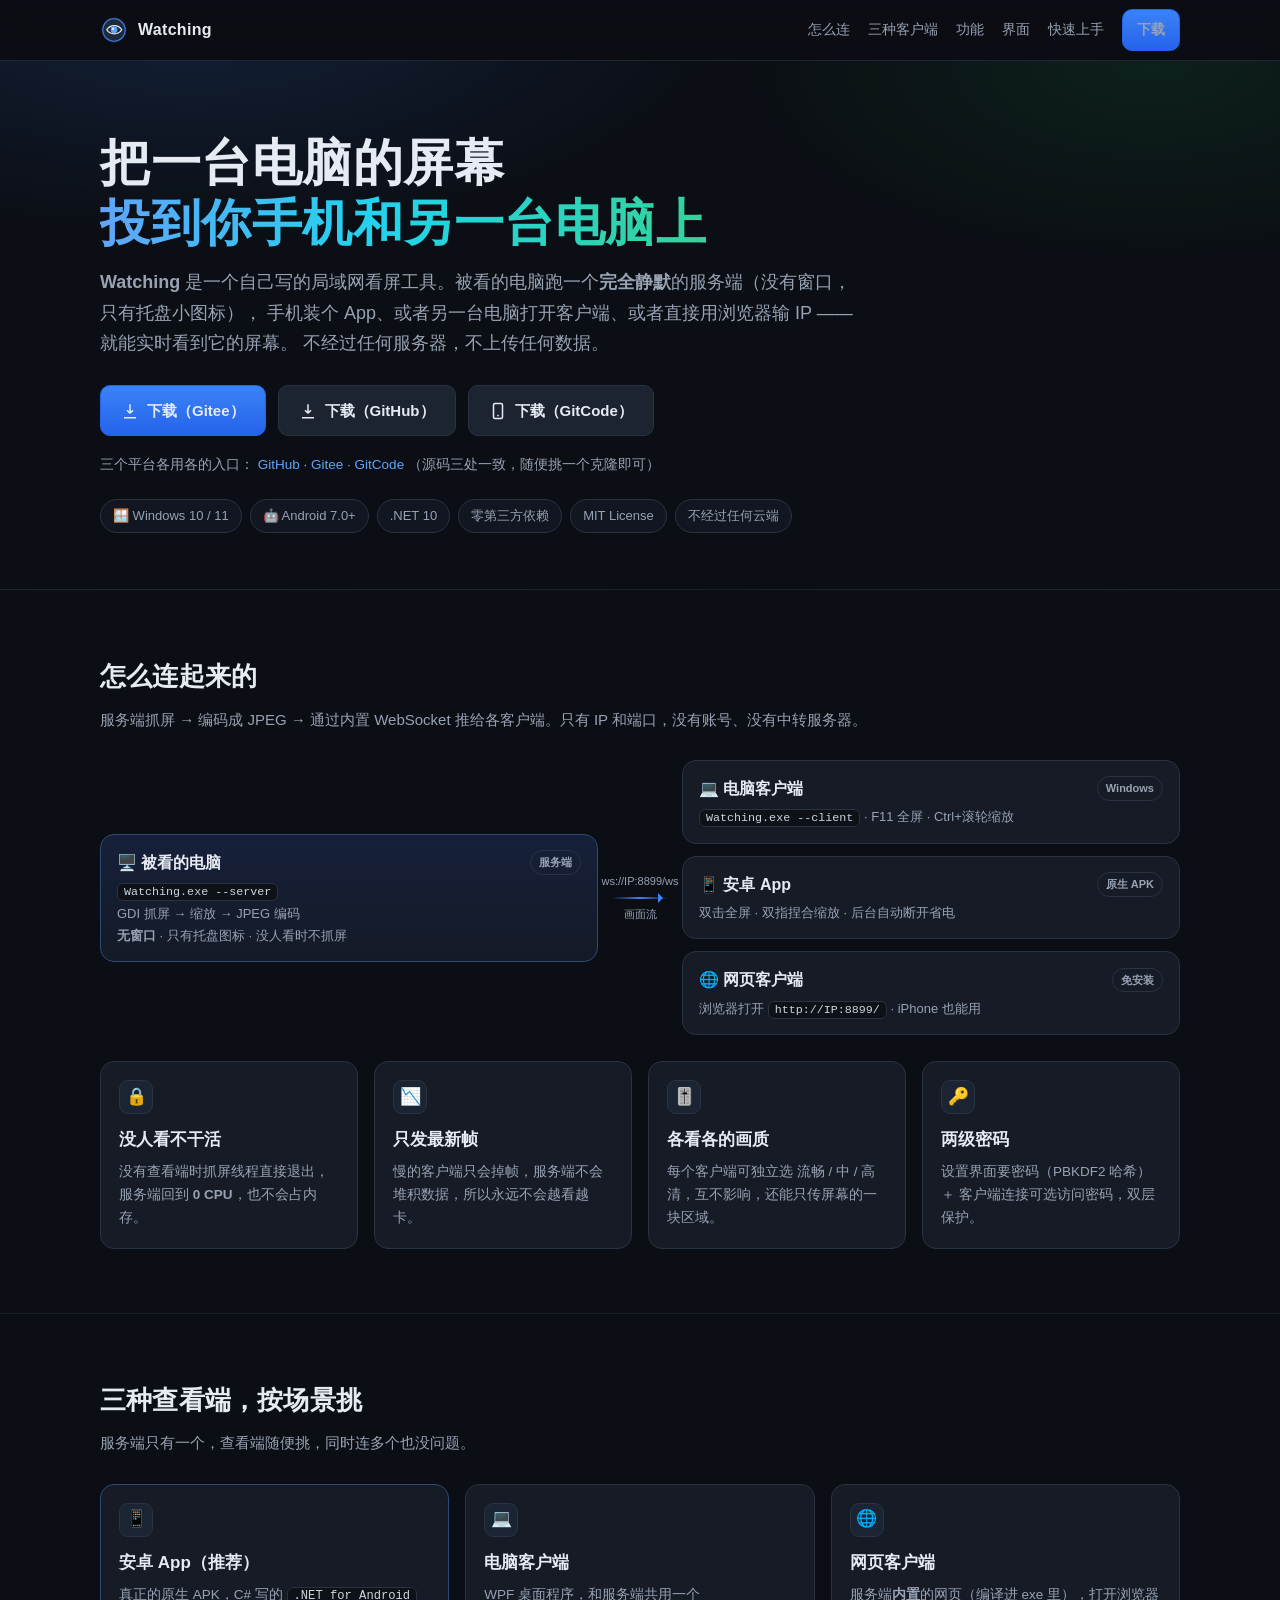
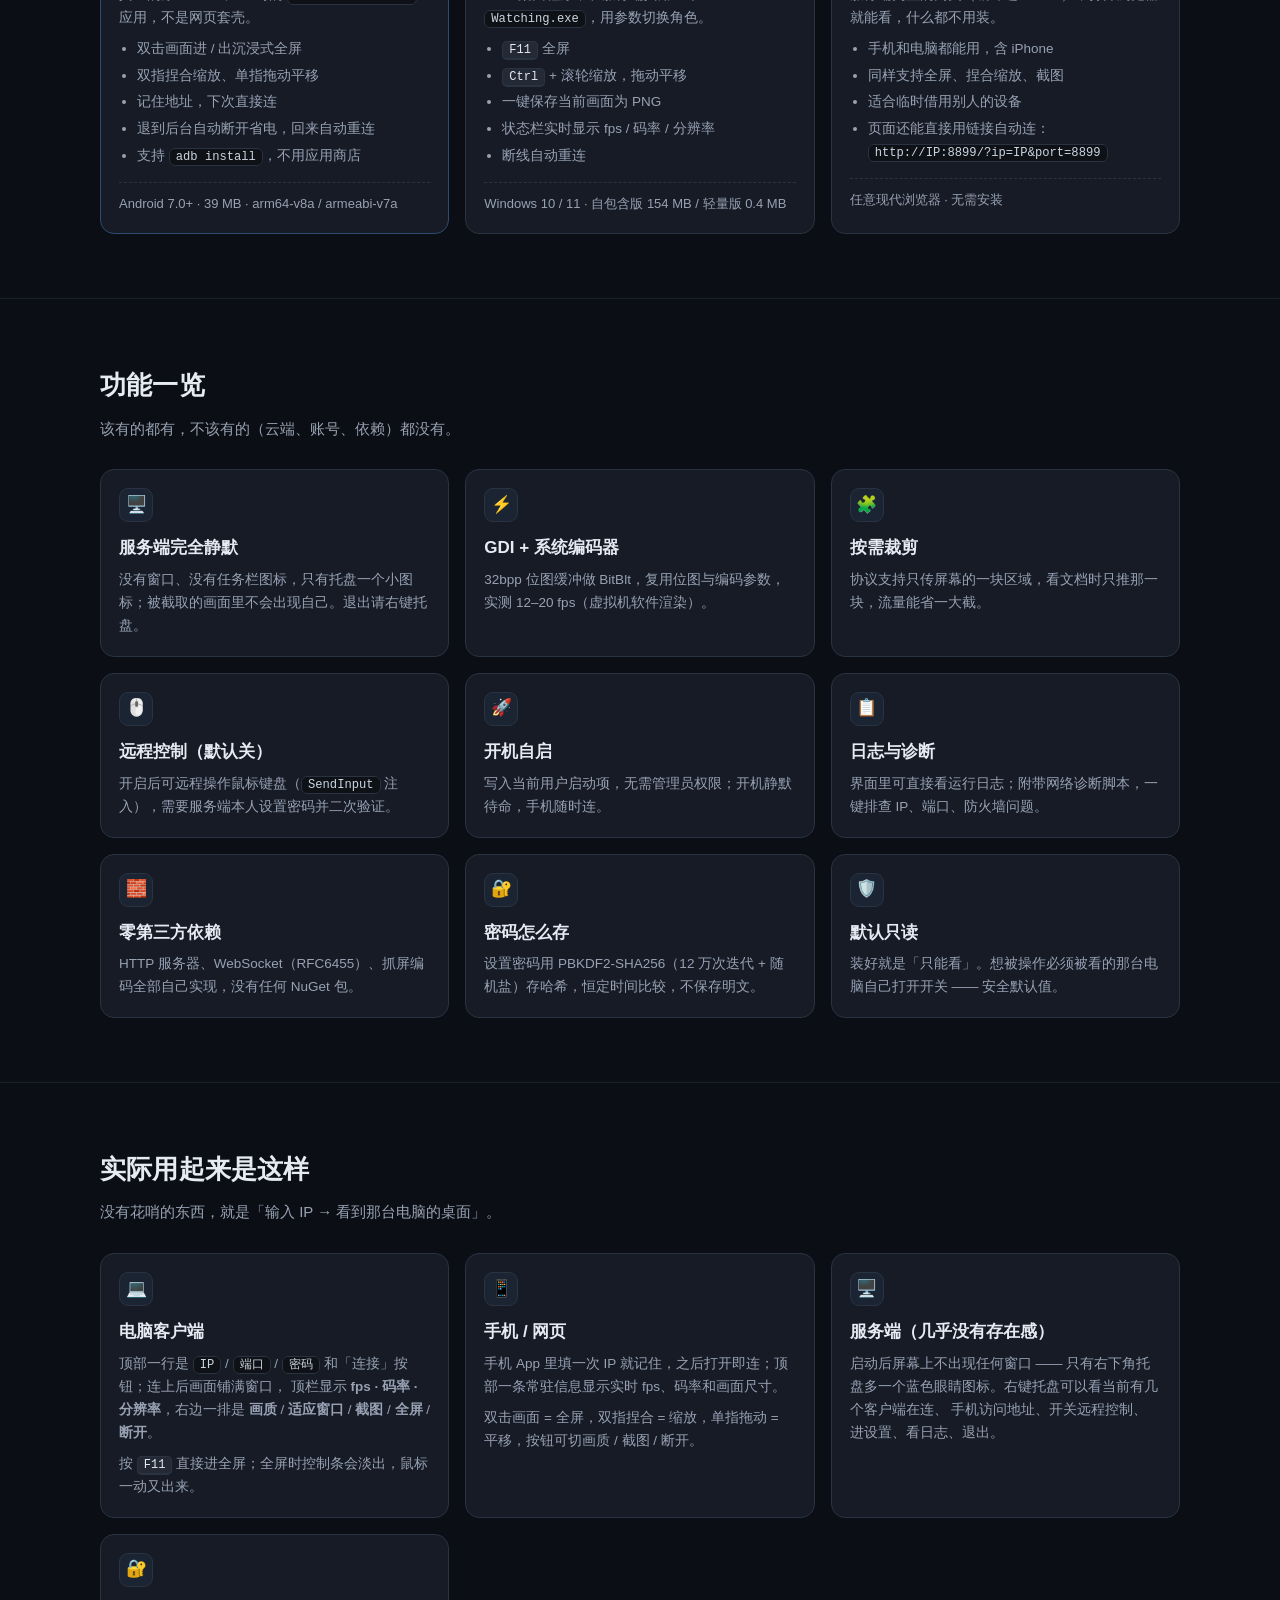
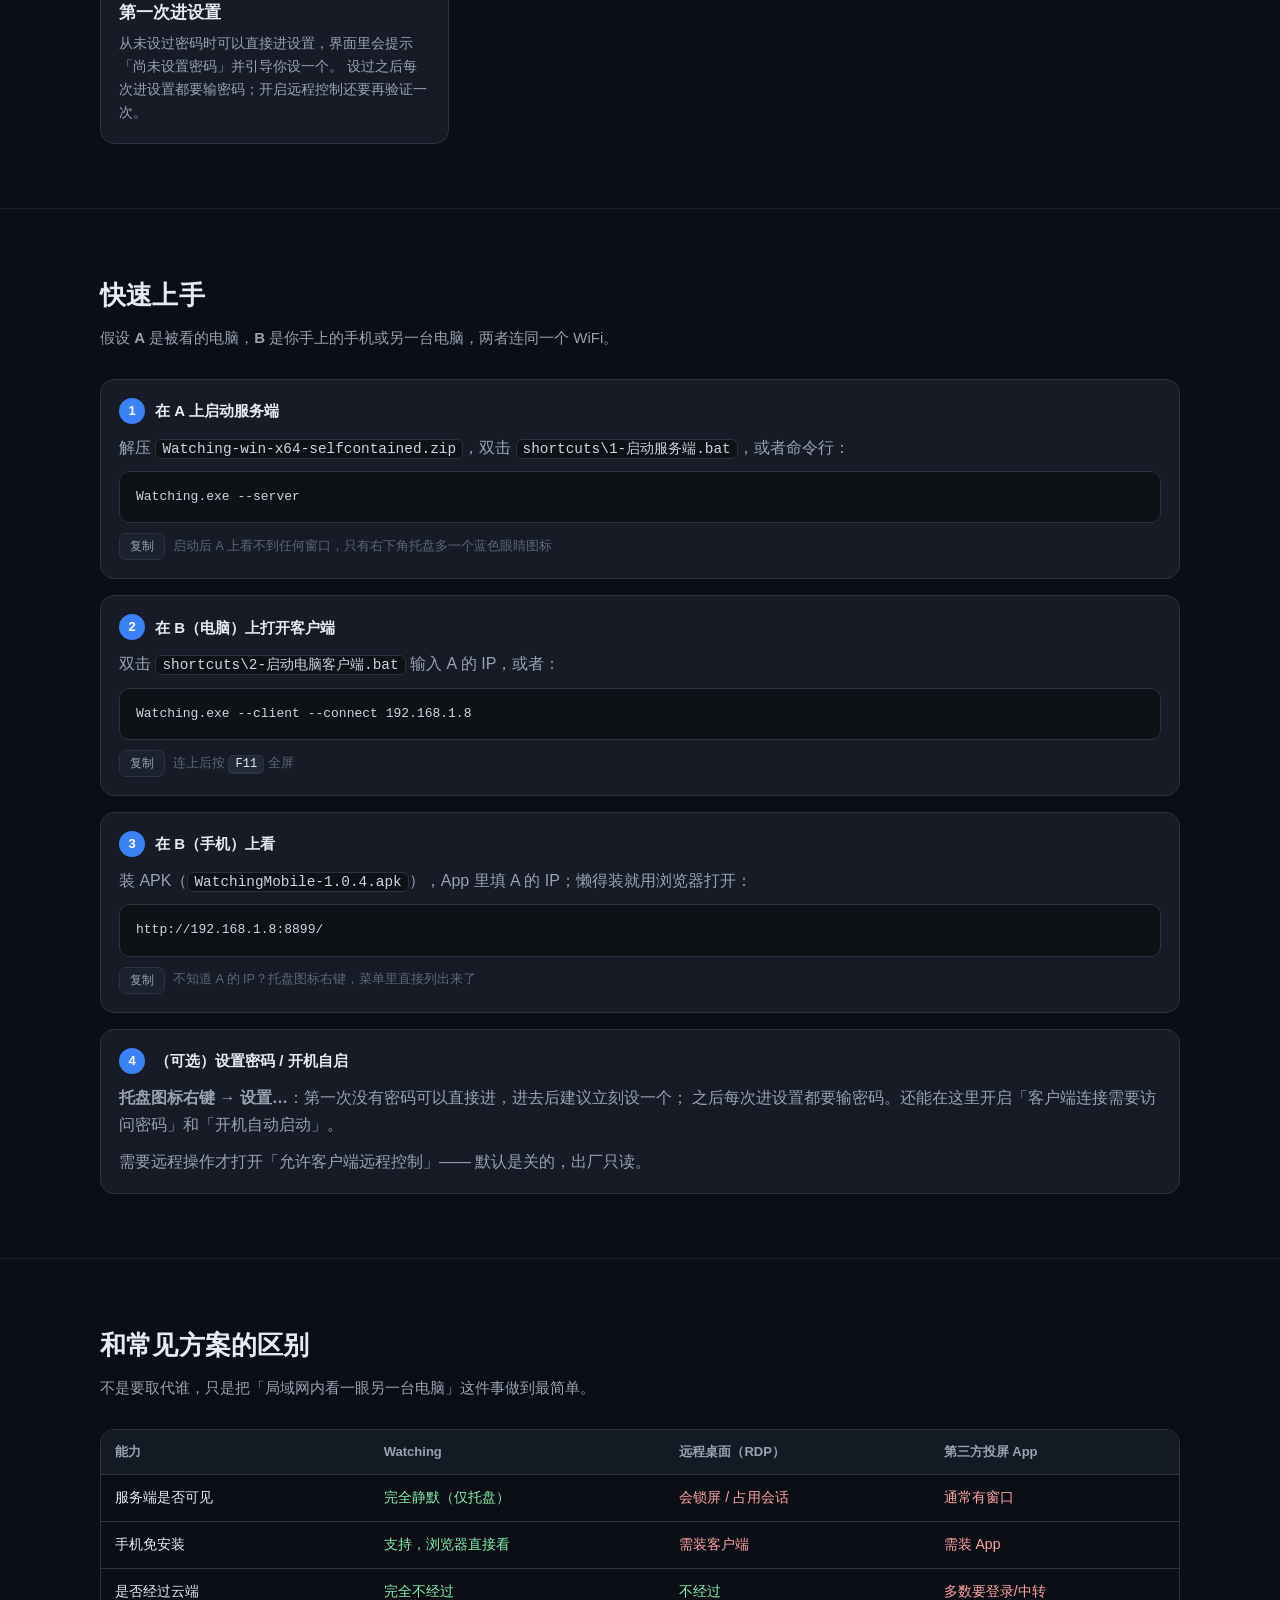
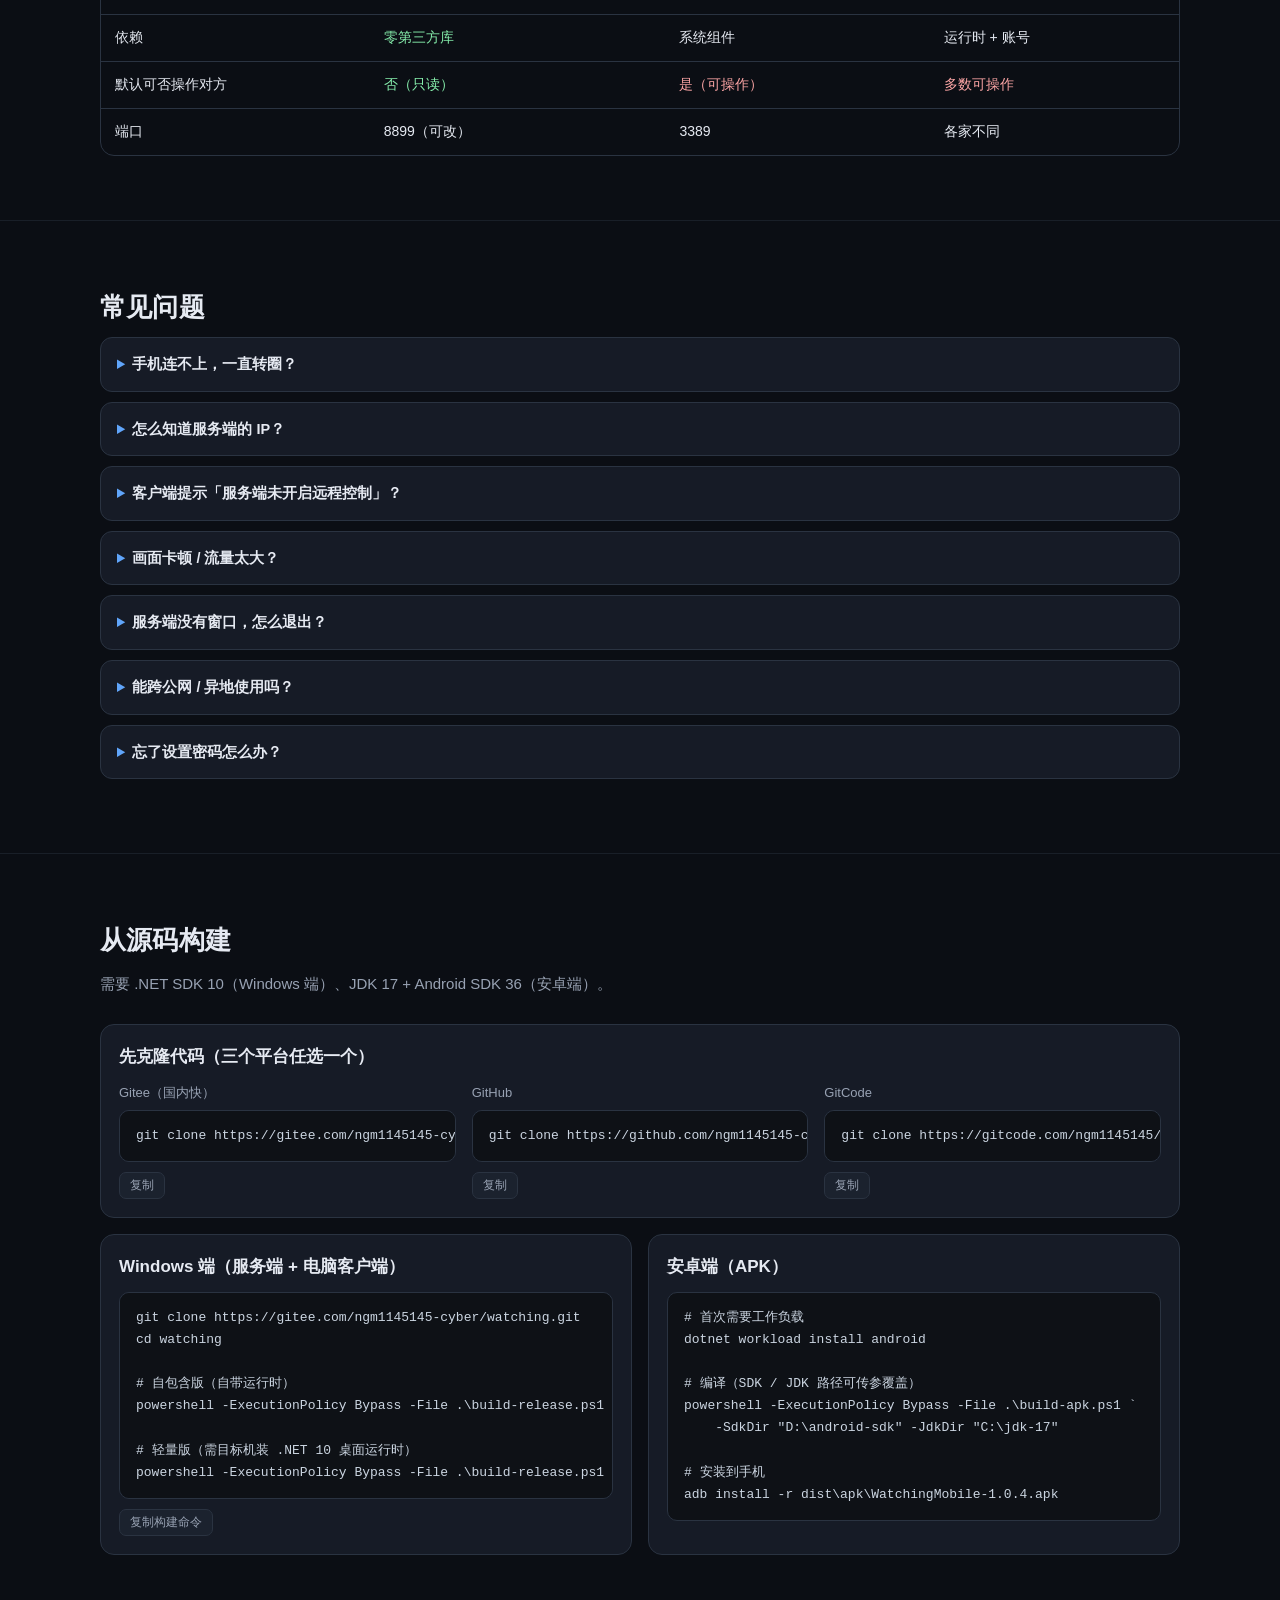
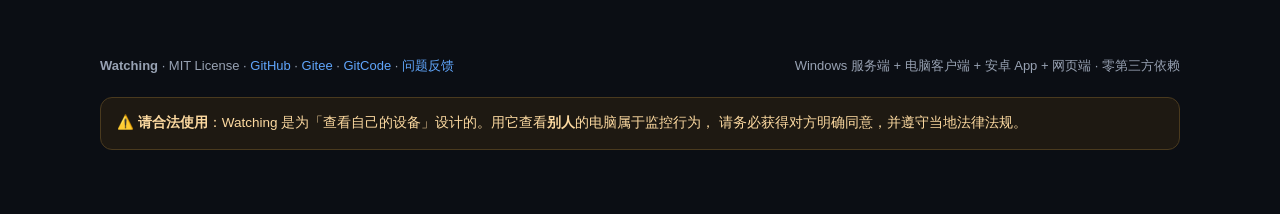
==== docs/index.html @ 11974d27 "fix(control): 修复无法操控、看不到鼠标、开启远程控制后客户端卡顿 1) 客户端卡顿（根因）    FrameClient.Send 原来是「UI 线程上 SendAsync(...).W" ====
﻿<!DOCTYPE html>
<html lang="zh-CN">
<head>
<meta charset="utf-8" />
<meta name="viewport" content="width=device-width, initial-scale=1, viewport-fit=cover" />
<title>Watching · 局域网远程屏幕查看</title>
<meta name="description" content="Watching —— 自己写的局域网看屏工具：Windows 服务端静默抓屏，安卓 App / 电脑客户端 / 网页按 IP 连上去看。零第三方依赖，全程不经过任何外部服务器。" />
<meta name="theme-color" content="#0B0E14" />
<meta property="og:title" content="Watching · 局域网远程屏幕查看" />
<meta property="og:description" content="Windows 服务端静默抓屏，安卓 App / 电脑客户端 / 网页按 IP 连上去看。零第三方依赖，不经过任何云。" />
<meta property="og:type" content="website" />
<link rel="icon" href="data:image/svg+xml,%3Csvg xmlns='http://www.w3.org/2000/svg' viewBox='0 0 108 108'%3E%3Ccircle cx='54' cy='54' r='48' fill='%231E293B'/%3E%3Cpath d='M26 53C40 32 70 32 84 53 70 74 40 74 26 53Z' fill='none' stroke='%23E2E8F0' stroke-width='5'/%3E%3Ccircle cx='54' cy='53' r='13' fill='%2360A5FA'/%3E%3C/svg%3E" />

<style>
  :root{
    --bg:#0B0E14; --panel:#161B26; --panel2:#1D2431; --line:#2A3341;
    --fg:#E6EAF2; --dim:#98A2B3; --dimmer:#5B6675;
    --accent:#3B82F6; --accent2:#60A5FA; --ok:#22C55E; --warn:#F59E0B; --danger:#EF4444;
    --radius:14px;
  }
  *{box-sizing:border-box}
  html{scroll-behavior:smooth}
  body{
    margin:0; background:var(--bg); color:var(--fg);
    font-family:-apple-system,BlinkMacSystemFont,"Segoe UI","PingFang SC","Hiragino Sans GB","Microsoft YaHei",sans-serif;
    line-height:1.7; -webkit-font-smoothing:antialiased;
  }
  a{color:var(--accent2); text-decoration:none}
  a:hover{text-decoration:underline}
  .wrap{max-width:1120px; margin:0 auto; padding:0 20px}
  code,kbd{font-family:ui-monospace,SFMono-Regular,Consolas,"Liberation Mono",monospace}
  code{background:#0E1116; border:1px solid var(--line); border-radius:6px; padding:1px 6px; font-size:.9em; color:#CBD5E1}
  pre{background:#0E1116; border:1px solid var(--line); border-radius:10px; padding:14px 16px; overflow:auto; margin:0}
  pre code{background:none; border:0; padding:0; color:#CBD5E1; font-size:13px; line-height:1.6}
  kbd{background:#232A36; border:1px solid var(--line); border-bottom-width:2px; border-radius:5px; padding:1px 6px; font-size:12px; color:var(--fg)}

  /* ---------- 顶栏 ---------- */
  header{
    position:sticky; top:0; z-index:50; backdrop-filter:blur(12px);
    background:rgba(11,14,20,.82); border-bottom:1px solid rgba(42,51,65,.7);
  }
  .nav{display:flex; align-items:center; gap:18px; height:60px}
  .brand{display:flex; align-items:center; gap:10px; font-weight:700; letter-spacing:.3px; color:var(--fg)}
  .brand:hover{text-decoration:none}
  .brand svg{width:28px; height:28px; flex:none}
  .nav .links{display:flex; gap:18px; margin-left:auto; align-items:center; font-size:14px}
  .nav .links a{color:var(--dim)}
  .nav .links a:hover{color:var(--fg); text-decoration:none}
  @media (max-width:760px){ .nav .links a.hide-sm{display:none} }

  /* ---------- 通用 ---------- */
  section{padding:64px 0; border-bottom:1px solid rgba(42,51,65,.45)}
  section:last-of-type{border-bottom:0}
  h2{font-size:26px; margin:0 0 8px; letter-spacing:.2px}
  h3{font-size:17px; margin:0 0 6px}
  .lead{color:var(--dim); margin:0 0 28px; font-size:15px}
  .muted{color:var(--dim)}
  .center{text-align:center}

  /* ---------- Hero ---------- */
  .hero{padding:72px 0 56px; border-bottom:1px solid rgba(42,51,65,.45);
    background:
      radial-gradient(900px 380px at 15% -10%, rgba(59,130,246,.16), transparent 60%),
      radial-gradient(700px 340px at 90% 0%, rgba(34,197,94,.10), transparent 60%);
  }
  .hero h1{font-size:clamp(30px,5vw,50px); line-height:1.2; margin:0 0 14px; letter-spacing:.5px}
  .hero h1 .grad{background:linear-gradient(92deg,#60A5FA,#22D3EE 45%,#34D399); -webkit-background-clip:text; background-clip:text; color:transparent}
  .hero p.sub{font-size:clamp(15px,2.1vw,18px); color:var(--dim); max-width:760px; margin:0 0 26px}
  .cta{display:flex; flex-wrap:wrap; gap:12px; align-items:center}
  .btn{display:inline-flex; align-items:center; gap:8px; padding:12px 20px; border-radius:10px;
    border:1px solid var(--line); background:var(--panel2); color:var(--fg); font-size:15px; font-weight:600; cursor:pointer}
  .btn:hover{text-decoration:none; border-color:#3E4A5C; background:#232B38}
  .btn.primary{background:linear-gradient(180deg,#3B82F6,#2563EB); border-color:#2563EB}
  .btn.primary:hover{background:linear-gradient(180deg,#4B8FF8,#2E6CF0)}
  .btn svg{width:18px; height:18px}
  .badges{display:flex; flex-wrap:wrap; gap:8px; margin-top:22px; font-size:13px; color:var(--dim)}
  .badge{border:1px solid var(--line); background:rgba(22,27,38,.7); border-radius:999px; padding:5px 12px}

  /* ---------- 架构图 ---------- */
  .arch{display:grid; grid-template-columns:1fr 56px 1fr; gap:14px; align-items:center; margin-top:8px}
  .col{display:flex; flex-direction:column; gap:12px}
  .node{border:1px solid var(--line); background:var(--panel); border-radius:var(--radius); padding:14px 16px}
  .node .t{font-weight:600; display:flex; align-items:center; gap:8px}
  .node .d{color:var(--dim); font-size:13px; margin-top:4px}
  .node.server{border-color:#2F4A73; background:linear-gradient(180deg,#16203A,#141A26)}
  .node .tag{font-size:11px; color:var(--dim); border:1px solid var(--line); border-radius:999px; padding:2px 8px; margin-left:auto}
  .arrow{display:flex; flex-direction:column; align-items:center; gap:6px; color:var(--dim); font-size:11px}
  .arrow .line{width:100%; height:2px; background:linear-gradient(90deg,transparent,#3B82F6,transparent); position:relative}
  .arrow .line::after{content:""; position:absolute; right:0; top:-4px; border:5px solid transparent; border-left-color:#3B82F6}
  @media (max-width:820px){
    .arch{grid-template-columns:1fr}
    .arrow{flex-direction:row; justify-content:center}
    .arrow .line{width:2px; height:34px; background:linear-gradient(180deg,transparent,#3B82F6,transparent)}
    .arrow .line::after{right:auto; left:-4px; top:auto; bottom:0; border:5px solid transparent; border-top-color:#3B82F6}
  }

  /* ---------- 卡片网格 ---------- */
  .grid{display:grid; gap:16px}
  .g2{grid-template-columns:repeat(auto-fit,minmax(300px,1fr))}
  .g3{grid-template-columns:repeat(auto-fit,minmax(260px,1fr))}
  .g4{grid-template-columns:repeat(auto-fit,minmax(220px,1fr))}
  .card{border:1px solid var(--line); background:var(--panel); border-radius:var(--radius); padding:18px}
  .card.hi{border-color:#2F4A73}
  .card .ic{width:34px; height:34px; border-radius:9px; display:flex; align-items:center; justify-content:center;
    background:#1B2432; border:1px solid var(--line); margin-bottom:12px; font-size:17px}
  .card p{margin:6px 0 0; color:var(--dim); font-size:13.5px}
  .card ul{margin:8px 0 0; padding-left:18px; color:var(--dim); font-size:13.5px}
  .card li{margin:4px 0}
  .price{font-size:13px; color:var(--dim); border-top:1px dashed var(--line); margin-top:14px; padding-top:10px}

  /* ---------- 步骤 ---------- */
  .steps{counter-reset:s; display:grid; gap:16px}
  .step{border:1px solid var(--line); background:var(--panel); border-radius:var(--radius); padding:18px}
  .step .h{display:flex; align-items:center; gap:10px; margin-bottom:10px}
  .step .num{counter-increment:s; width:26px; height:26px; flex:none; border-radius:50%; background:var(--accent);
    color:#fff; font-size:13px; font-weight:700; display:flex; align-items:center; justify-content:center}
  .step .num::before{content:counter(s)}
  .step .h b{font-size:15px}
  .copybar{display:flex; align-items:center; gap:8px; margin-top:10px}
  .copybtn{font-size:12px; color:var(--dim); background:#1B222E; border:1px solid var(--line); border-radius:7px;
    padding:4px 10px; cursor:pointer}
  .copybtn:hover{color:var(--fg); border-color:#3E4A5C}
  .copybtn.done{color:#86EFAC; border-color:#245C36}

  /* ---------- 表格 ---------- */
  .tablewrap{overflow:auto; border:1px solid var(--line); border-radius:var(--radius)}
  table{width:100%; border-collapse:collapse; font-size:14px; min-width:520px}
  th,td{padding:11px 14px; text-align:left; border-bottom:1px solid var(--line)}
  th{background:#141A24; color:var(--dim); font-weight:600; font-size:13px}
  tr:last-child td{border-bottom:0}
  td.yes{color:#86EFAC}
  td.no{color:#FCA5A5}

  /* ---------- 界面说明 ---------- */
  .gallery{display:grid; grid-template-columns:1.15fr .85fr; gap:18px; align-items:start}
  @media (max-width:820px){ .gallery{grid-template-columns:1fr} }
  figure{margin:0; border:1px solid var(--line); background:var(--panel); border-radius:var(--radius); overflow:hidden}
  figure img{display:block; width:100%; height:auto}
  figcaption{padding:10px 14px; font-size:13px; color:var(--dim); border-top:1px solid var(--line)}

  /* ---------- FAQ ---------- */
  details{border:1px solid var(--line); background:var(--panel); border-radius:12px; padding:14px 16px; margin-bottom:10px}
  details[open]{border-color:#31405A}
  summary{cursor:pointer; font-weight:600; font-size:14.5px}
  summary::marker{color:var(--accent2)}
  details p{margin:10px 0 0; color:var(--dim); font-size:14px}
  details ul{margin:10px 0 0; padding-left:20px; color:var(--dim); font-size:14px}

  /* ---------- 页脚 ---------- */
  footer{padding:36px 0 56px; color:var(--dim); font-size:13px}
  footer .row{display:flex; flex-wrap:wrap; gap:16px; align-items:center; justify-content:space-between}
  .note{border:1px solid #4A3A1E; background:rgba(245,158,11,.08); border-radius:12px; padding:14px 16px;
    color:#FCD9A0; font-size:13.5px; margin-top:16px}
  .ok{color:#86EFAC}
  .kbd-hint{color:var(--dimmer); font-size:12.5px}
</style>
</head>
<body>

<header>
  <div class="wrap nav">
    <a class="brand" href="#top">
      <svg viewBox="0 0 108 108" aria-hidden="true">
        <circle cx="54" cy="54" r="48" fill="#1E293B"/>
        <circle cx="54" cy="54" r="43" fill="none" stroke="#3B82F6" stroke-width="4"/>
        <path d="M26 53C40 32 70 32 84 53 70 74 40 74 26 53Z" fill="none" stroke="#E2E8F0" stroke-width="5" stroke-linejoin="round"/>
        <circle cx="54" cy="53" r="13" fill="#60A5FA"/>
        <circle cx="50" cy="49" r="4" fill="#fff"/>
      </svg>
      <span>Watching</span>
    </a>
    <nav class="links">
      <a href="#how" class="hide-sm">怎么连</a>
      <a href="#clients" class="hide-sm">三种客户端</a>
      <a href="#features" class="hide-sm">功能</a>
      <a href="#ui" class="hide-sm">界面</a>
      <a href="#start">快速上手</a>
      <a class="btn primary" data-href="giteeReleases" style="padding:8px 14px; font-size:14px">下载</a>
    </nav>
  </div>
</header>

<a id="top"></a>

<!-- ================= Hero ================= -->
<div class="hero">
  <div class="wrap">
    <h1>把一台电脑的屏幕<br /><span class="grad">投到你手机和另一台电脑上</span></h1>
    <p class="sub">
      <b>Watching</b> 是一个自己写的局域网看屏工具。被看的电脑跑一个<b>完全静默</b>的服务端（没有窗口，只有托盘小图标），
      手机装个 App、或者另一台电脑打开客户端、或者直接用浏览器输 IP —— 就能实时看到它的屏幕。
      不经过任何服务器，不上传任何数据。
    </p>
    <div class="cta">
      <a class="btn primary" data-href="giteeReleases">
        <svg viewBox="0 0 24 24" fill="none" stroke="currentColor" stroke-width="2"><path d="M12 3v12m0 0 4-4m-4 4-4-4M4 21h16"/></svg>
        下载（Gitee）
      </a>
      <a class="btn" data-href="ghReleases">
        <svg viewBox="0 0 24 24" fill="none" stroke="currentColor" stroke-width="2"><path d="M12 3v12m0 0 4-4m-4 4-4-4M4 21h16"/></svg>
        下载（GitHub）
      </a>
      <a class="btn" data-href="gitcodeRepo">
        <svg viewBox="0 0 24 24" fill="none" stroke="currentColor" stroke-width="2"><rect x="6" y="2" width="12" height="20" rx="2"/><path d="M11 18h2"/></svg>
        下载（GitCode）
      </a>
    </div>
    <p class="muted" style="margin:18px 0 0; font-size:13.5px">
      三个平台各用各的入口：
      <a data-href="ghRepo">GitHub</a> ·
      <a data-href="giteeRepo">Gitee</a> ·
      <a data-href="gitcodeRepo">GitCode</a>
      （源码三处一致，随便挑一个克隆即可）
    </p>
    <div class="badges">
      <span class="badge">🪟 Windows 10 / 11</span>
      <span class="badge">🤖 Android 7.0+</span>
      <span class="badge">.NET 10</span>
      <span class="badge">零第三方依赖</span>
      <span class="badge">MIT License</span>
      <span class="badge">不经过任何云端</span>
    </div>
  </div>
</div>

<!-- ================= 怎么连 ================= -->
<section id="how">
  <div class="wrap">
    <h2>怎么连起来的</h2>
    <p class="lead">服务端抓屏 → 编码成 JPEG → 通过内置 WebSocket 推给各客户端。只有 IP 和端口，没有账号、没有中转服务器。</p>

    <div class="arch">
      <div class="col">
        <div class="node server">
          <div class="t">🖥️ 被看的电脑 <span class="tag">服务端</span></div>
          <div class="d">
            <code>Watching.exe --server</code><br />
            GDI 抓屏 → 缩放 → JPEG 编码<br />
            <b>无窗口</b> · 只有托盘图标 · 没人看时不抓屏
          </div>
        </div>
      </div>

      <div class="arrow">
        <span>ws://IP:8899/ws</span>
        <div class="line"></div>
        <span>画面流</span>
      </div>

      <div class="col">
        <div class="node">
          <div class="t">💻 电脑客户端 <span class="tag">Windows</span></div>
          <div class="d"><code>Watching.exe --client</code> · F11 全屏 · Ctrl+滚轮缩放</div>
        </div>
        <div class="node">
          <div class="t">📱 安卓 App <span class="tag">原生 APK</span></div>
          <div class="d">双击全屏 · 双指捏合缩放 · 后台自动断开省电</div>
        </div>
        <div class="node">
          <div class="t">🌐 网页客户端 <span class="tag">免安装</span></div>
          <div class="d">浏览器打开 <code>http://IP:8899/</code> · iPhone 也能用</div>
        </div>
      </div>
    </div>

    <div class="grid g4" style="margin-top:26px">
      <div class="card"><div class="ic">🔒</div><h3>没人看不干活</h3><p>没有查看端时抓屏线程直接退出，服务端回到 <b>0 CPU</b>，也不会占内存。</p></div>
      <div class="card"><div class="ic">📉</div><h3>只发最新帧</h3><p>慢的客户端只会掉帧，服务端不会堆积数据，所以永远不会越看越卡。</p></div>
      <div class="card"><div class="ic">🎚️</div><h3>各看各的画质</h3><p>每个客户端可独立选 流畅 / 中 / 高清，互不影响，还能只传屏幕的一块区域。</p></div>
      <div class="card"><div class="ic">🔑</div><h3>两级密码</h3><p>设置界面要密码（PBKDF2 哈希）＋ 客户端连接可选访问密码，双层保护。</p></div>
    </div>
  </div>
</section>

<!-- ================= 三种客户端 ================= -->
<section id="clients">
  <div class="wrap">
    <h2>三种查看端，按场景挑</h2>
    <p class="lead">服务端只有一个，查看端随便挑，同时连多个也没问题。</p>

    <div class="grid g3">
      <div class="card hi">
        <div class="ic">📱</div>
        <h3>安卓 App（推荐）</h3>
        <p>真正的原生 APK，C# 写的 <code>.NET for Android</code> 应用，不是网页套壳。</p>
        <ul>
          <li>双击画面进 / 出沉浸式全屏</li>
          <li>双指捏合缩放、单指拖动平移</li>
          <li>记住地址，下次直接连</li>
          <li>退到后台自动断开省电，回来自动重连</li>
          <li>支持 <code>adb install</code>，不用应用商店</li>
        </ul>
        <div class="price">Android 7.0+ · 39 MB · arm64-v8a / armeabi-v7a</div>
      </div>

      <div class="card">
        <div class="ic">💻</div>
        <h3>电脑客户端</h3>
        <p>WPF 桌面程序，和服务端共用一个 <code>Watching.exe</code>，用参数切换角色。</p>
        <ul>
          <li><kbd>F11</kbd> 全屏</li>
          <li><kbd>Ctrl</kbd> + 滚轮缩放，拖动平移</li>
          <li>一键保存当前画面为 PNG</li>
          <li>状态栏实时显示 fps / 码率 / 分辨率</li>
          <li>断线自动重连</li>
        </ul>
        <div class="price">Windows 10 / 11 · 自包含版 154 MB / 轻量版 0.4 MB</div>
      </div>

      <div class="card">
        <div class="ic">🌐</div>
        <h3>网页客户端</h3>
        <p>服务端<b>内置</b>的网页（编译进 exe 里），打开浏览器就能看，什么都不用装。</p>
        <ul>
          <li>手机和电脑都能用，含 iPhone</li>
          <li>同样支持全屏、捏合缩放、截图</li>
          <li>适合临时借用别人的设备</li>
          <li>页面还能直接用链接自动连：<br /><code>http://IP:8899/?ip=IP&amp;port=8899</code></li>
        </ul>
        <div class="price">任意现代浏览器 · 无需安装</div>
      </div>
    </div>
  </div>
</section>

<!-- ================= 功能 ================= -->
<section id="features">
  <div class="wrap">
    <h2>功能一览</h2>
    <p class="lead">该有的都有，不该有的（云端、账号、依赖）都没有。</p>

    <div class="grid g3">
      <div class="card"><div class="ic">🖥️</div><h3>服务端完全静默</h3><p>没有窗口、没有任务栏图标，只有托盘一个小图标；被截取的画面里不会出现自己。退出请右键托盘。</p></div>
      <div class="card"><div class="ic">⚡</div><h3>GDI + 系统编码器</h3><p>32bpp 位图缓冲做 BitBlt，复用位图与编码参数，实测 12–20 fps（虚拟机软件渲染）。</p></div>
      <div class="card"><div class="ic">🧩</div><h3>按需裁剪</h3><p>协议支持只传屏幕的一块区域，看文档时只推那一块，流量能省一大截。</p></div>
      <div class="card"><div class="ic">🖱️</div><h3>远程控制（默认关）</h3><p>开启后可远程操作鼠标键盘（<code>SendInput</code> 注入），需要服务端本人设置密码并二次验证。</p></div>
      <div class="card"><div class="ic">🚀</div><h3>开机自启</h3><p>写入当前用户启动项，无需管理员权限；开机静默待命，手机随时连。</p></div>
      <div class="card"><div class="ic">📋</div><h3>日志与诊断</h3><p>界面里可直接看运行日志；附带网络诊断脚本，一键排查 IP、端口、防火墙问题。</p></div>
      <div class="card"><div class="ic">🧱</div><h3>零第三方依赖</h3><p>HTTP 服务器、WebSocket（RFC6455）、抓屏编码全部自己实现，没有任何 NuGet 包。</p></div>
      <div class="card"><div class="ic">🔐</div><h3>密码怎么存</h3><p>设置密码用 PBKDF2-SHA256（12 万次迭代 + 随机盐）存哈希，恒定时间比较，不保存明文。</p></div>
      <div class="card"><div class="ic">🛡️</div><h3>默认只读</h3><p>装好就是「只能看」。想被操作必须被看的那台电脑自己打开开关 —— 安全默认值。</p></div>
    </div>
  </div>
</section>

<!-- ================= 界面说明 ================= -->
<section id="ui">
  <div class="wrap">
    <h2>实际用起来是这样</h2>
    <p class="lead">没有花哨的东西，就是「输入 IP → 看到那台电脑的桌面」。</p>

    <div class="grid g2">
      <div class="card">
        <div class="ic">💻</div>
        <h3>电脑客户端</h3>
        <p>顶部一行是 <code>IP</code> / <code>端口</code> / <code>密码</code> 和「连接」按钮；连上后画面铺满窗口，
          顶栏显示 <b>fps · 码率 · 分辨率</b>，右边一排是 <b>画质</b> / <b>适应窗口</b> / <b>截图</b> / <b>全屏</b> / <b>断开</b>。</p>
        <p style="margin-top:8px">按 <kbd>F11</kbd> 直接进全屏；全屏时控制条会淡出，鼠标一动又出来。</p>
      </div>

      <div class="card">
        <div class="ic">📱</div>
        <h3>手机 / 网页</h3>
        <p>手机 App 里填一次 IP 就记住，之后打开即连；顶部一条常驻信息显示实时 fps、码率和画面尺寸。</p>
        <p style="margin-top:8px">双击画面 = 全屏，双指捏合 = 缩放，单指拖动 = 平移，按钮可切画质 / 截图 / 断开。</p>
      </div>

      <div class="card">
        <div class="ic">🖥️</div>
        <h3>服务端（几乎没有存在感）</h3>
        <p>启动后屏幕上不出现任何窗口 —— 只有右下角托盘多一个蓝色眼睛图标。右键托盘可以看当前有几个客户端在连、
          手机访问地址、开关远程控制、进设置、看日志、退出。</p>
      </div>

      <div class="card">
        <div class="ic">🔐</div>
        <h3>第一次进设置</h3>
        <p>从未设过密码时可以直接进设置，界面里会提示「尚未设置密码」并引导你设一个。
          设过之后每次进设置都要输密码；开启远程控制还要再验证一次。</p>
      </div>
    </div>
  </div>
</section>

<!-- ================= 快速上手 ================= -->
<section id="start">
  <div class="wrap">
    <h2>快速上手</h2>
    <p class="lead">假设 <b>A</b> 是被看的电脑，<b>B</b> 是你手上的手机或另一台电脑，两者连同一个 WiFi。</p>

    <div class="steps">
      <div class="step">
        <div class="h"><span class="num"></span><b>在 A 上启动服务端</b></div>
        <p class="muted" style="margin:0 0 10px">解压 <code>Watching-win-x64-selfcontained.zip</code>，双击 <code>shortcuts\1-启动服务端.bat</code>，或者命令行：</p>
        <pre><code>Watching.exe --server</code></pre>
        <div class="copybar"><button class="copybtn" data-copy="Watching.exe --server">复制</button>
          <span class="kbd-hint">启动后 A 上看不到任何窗口，只有右下角托盘多一个蓝色眼睛图标</span></div>
      </div>

      <div class="step">
        <div class="h"><span class="num"></span><b>在 B（电脑）上打开客户端</b></div>
        <p class="muted" style="margin:0 0 10px">双击 <code>shortcuts\2-启动电脑客户端.bat</code> 输入 A 的 IP，或者：</p>
        <pre><code>Watching.exe --client --connect 192.168.1.8</code></pre>
        <div class="copybar"><button class="copybtn" data-copy="Watching.exe --client --connect 192.168.1.8">复制</button>
          <span class="kbd-hint">连上后按 <kbd>F11</kbd> 全屏</span></div>
      </div>

      <div class="step">
        <div class="h"><span class="num"></span><b>在 B（手机）上看</b></div>
        <p class="muted" style="margin:0 0 10px">装 APK（<code>WatchingMobile-1.0.4.apk</code>），App 里填 A 的 IP；懒得装就用浏览器打开：</p>
        <pre><code>http://192.168.1.8:8899/</code></pre>
        <div class="copybar"><button class="copybtn" data-copy="http://192.168.1.8:8899/">复制</button>
          <span class="kbd-hint">不知道 A 的 IP？托盘图标右键，菜单里直接列出来了</span></div>
      </div>

      <div class="step">
        <div class="h"><span class="num"></span><b>（可选）设置密码 / 开机自启</b></div>
        <p class="muted" style="margin:0 0 10px">
          <b>托盘图标右键 → 设置…</b>：第一次没有密码可以直接进，进去后建议立刻设一个；
          之后每次进设置都要输密码。还能在这里开启「客户端连接需要访问密码」和「开机自动启动」。
        </p>
        <p class="muted" style="margin:0">
          需要远程操作才打开「允许客户端远程控制」—— 默认是关的，出厂只读。
        </p>
      </div>
    </div>
  </div>
</section>

<!-- ================= 对比 ================= -->
<section id="compare">
  <div class="wrap">
    <h2>和常见方案的区别</h2>
    <p class="lead">不是要取代谁，只是把「局域网内看一眼另一台电脑」这件事做到最简单。</p>
    <div class="tablewrap">
      <table>
        <thead>
          <tr><th>能力</th><th>Watching</th><th>远程桌面（RDP）</th><th>第三方投屏 App</th></tr>
        </thead>
        <tbody>
          <tr><td>服务端是否可见</td><td class="yes">完全静默（仅托盘）</td><td class="no">会锁屏 / 占用会话</td><td class="no">通常有窗口</td></tr>
          <tr><td>手机免安装</td><td class="yes">支持，浏览器直接看</td><td class="no">需装客户端</td><td class="no">需装 App</td></tr>
          <tr><td>是否经过云端</td><td class="yes">完全不经过</td><td class="yes">不经过</td><td class="no">多数要登录/中转</td></tr>
          <tr><td>依赖</td><td class="yes">零第三方库</td><td>系统组件</td><td>运行时 + 账号</td></tr>
          <tr><td>默认可否操作对方</td><td class="yes">否（只读）</td><td class="no">是（可操作）</td><td class="no">多数可操作</td></tr>
          <tr><td>端口</td><td>8899（可改）</td><td>3389</td><td>各家不同</td></tr>
        </tbody>
      </table>
    </div>
  </div>
</section>

<!-- ================= FAQ ================= -->
<section id="faq">
  <div class="wrap">
    <h2>常见问题</h2>

    <details>
      <summary>手机连不上，一直转圈？</summary>
      <ul>
        <li>确认手机和电脑在<b>同一个 WiFi</b>（不是手机流量，也不是访客网络）。</li>
        <li>电脑上运行 <code>shortcuts\5-网络诊断.bat</code>，它会检查监听状态、本机 IP、防火墙规则。</li>
        <li>管理员运行 <code>shortcuts\4-添加防火墙规则.bat</code> 放行 8899 端口。</li>
        <li>公司/学校网络可能开了<b>客户端隔离</b>，同网段设备互相不通，换个网络或用手机热点试试。</li>
      </ul>
    </details>

    <details>
      <summary>怎么知道服务端的 IP？</summary>
      <p>托盘图标右键，菜单里会直接列出手机可访问的地址；或者运行 <code>shortcuts\3-查看手机访问地址.bat</code>。
      形如 <code>192.168.x.x</code> 或 <code>10.x.x.x</code>，注意别用 <code>127.0.0.1</code>（那是本机回环，手机连不上）。</p>
    </details>

    <details>
      <summary>客户端提示「服务端未开启远程控制」？</summary>
      <p>这是<b>正常状态</b>，默认只能看不能操作。需要操作时在服务端托盘右键 → 设置 → 打开「允许客户端远程控制」，要先设置密码并验证一次。</p>
    </details>

    <details>
      <summary>画面卡顿 / 流量太大？</summary>
      <ul>
        <li>客户端点「画质」切到 <b>流畅</b>（1080 宽 / q45 / 12fps）。</li>
        <li>服务端设置里把「发送宽度」降到 1280 或 960。</li>
        <li>帧率 15–20 对看屏已经足够，没必要拉满。</li>
      </ul>
    </details>

    <details>
      <summary>服务端没有窗口，怎么退出？</summary>
      <p>故意的。退出方式：<b>托盘图标右键 → 退出服务端</b>。托盘图标被折叠的话，点任务栏的 <code>^</code> 展开隐藏图标区。</p>
    </details>

    <details>
      <summary>能跨公网 / 异地使用吗？</summary>
      <p>可以，但要自己打通网络：路由器上把 8899 做端口转发（<b>强烈建议同时开启客户端访问密码</b>），
      或者用 ZeroTier / Tailscale / WireGuard 之类把两端放进同一个虚拟局域网。Watching 本身不提供中转服务器。</p>
    </details>

    <details>
      <summary>忘了设置密码怎么办？</summary>
      <p>关掉服务端，编辑 <code>%AppData%\Watching\config.json</code>，删掉 <code>PasswordHash</code> 和 <code>PasswordSalt</code> 两行，
      下次进入设置就不需要密码了。</p>
    </details>
  </div>
</section>

<!-- ================= 构建 ================= -->
<section id="build">
  <div class="wrap">
    <h2>从源码构建</h2>
    <p class="lead">需要 .NET SDK 10（Windows 端）、JDK 17 + Android SDK 36（安卓端）。</p>

    <div class="card" style="margin-bottom:16px">
      <h3>先克隆代码（三个平台任选一个）</h3>
      <div class="grid g3" style="margin-top:10px">
        <div>
          <div class="muted" style="font-size:13px; margin-bottom:6px">Gitee（国内快）</div>
          <pre><code class="clone" data-clone="giteeClone"></code></pre>
          <div class="copybar"><button class="copybtn">复制</button></div>
        </div>
        <div>
          <div class="muted" style="font-size:13px; margin-bottom:6px">GitHub</div>
          <pre><code class="clone" data-clone="clone"></code></pre>
          <div class="copybar"><button class="copybtn">复制</button></div>
        </div>
        <div>
          <div class="muted" style="font-size:13px; margin-bottom:6px">GitCode</div>
          <pre><code class="clone" data-clone="gitcodeClone"></code></pre>
          <div class="copybar"><button class="copybtn">复制</button></div>
        </div>      </div>
    </div>

    <div class="grid g2">
      <div class="card">
        <h3>Windows 端（服务端 + 电脑客户端）</h3>
        <pre style="margin-top:10px"><code><span class="clone" data-clone="giteeClone"></span>
cd watching

# 自包含版（自带运行时）
powershell -ExecutionPolicy Bypass -File .\build-release.ps1

# 轻量版（需目标机装 .NET 10 桌面运行时）
powershell -ExecutionPolicy Bypass -File .\build-release.ps1 -FrameworkDependent</code></pre>
        <div class="copybar"><button class="copybtn" data-copy="powershell -ExecutionPolicy Bypass -File .\build-release.ps1">复制构建命令</button></div>
      </div>
      <div class="card">
        <h3>安卓端（APK）</h3>
        <pre style="margin-top:10px"><code># 首次需要工作负载
dotnet workload install android

# 编译（SDK / JDK 路径可传参覆盖）
powershell -ExecutionPolicy Bypass -File .\build-apk.ps1 `
    -SdkDir "D:\android-sdk" -JdkDir "C:\jdk-17"

# 安装到手机
adb install -r dist\apk\WatchingMobile-1.0.4.apk</code></pre>
      </div>
    </div>
  </div>
</section>

<footer>
  <div class="wrap">
    <div class="row">
      <div>
        <b>Watching</b> · MIT License ·
        <a data-href="ghRepo">GitHub</a> ·
        <a data-href="giteeRepo">Gitee</a> ·
        <a data-href="gitcodeRepo">GitCode</a> ·
        <a data-href="issues">问题反馈</a>
      </div>
      <div>Windows 服务端 + 电脑客户端 + 安卓 App + 网页端 · 零第三方依赖</div>
    </div>
    <div class="note" style="margin-top:20px">
      ⚠️ <b>请合法使用</b>：Watching 是为「查看自己的设备」设计的。用它查看<b>别人</b>的电脑属于监控行为，
      请务必获得对方明确同意，并遵守当地法律法规。
    </div>
  </div>
</footer>

<script>
  /* ============================================================
     三个平台的仓库地址（改这里即可，页面上的链接会自动跟着变）
     ============================================================ */
  const REPO_GH      = "ngm1145145-cyber/watching";   // https://github.com/...
  const REPO_GITEE   = "ngm1145145-cyber/watching";   // https://gitee.com/...
  const REPO_GITCODE = "ngm1145145/watching";         // https://gitcode.com/...
  /* ========================================================== */

  const GH      = "https://github.com/" + REPO_GH;
  const GITEE   = "https://gitee.com/" + REPO_GITEE;
  const GITCODE = "https://gitcode.com/" + REPO_GITCODE;

  const LINKS = {
    // 各平台各用各的链接
    repo: GH,
    releases: GH + "/releases/latest",
    issues: GH + "/issues",
    clone: GH + ".git",
    ghRepo: GH,
    ghReleases: GH + "/releases/latest",
    giteeRepo: GITEE,
    giteeReleases: GITEE + "/releases",
    gitcodeRepo: GITCODE,
    giteeClone: GITEE + ".git",
    gitcodeClone: GITCODE + ".git"
  };

  document.querySelectorAll("[data-href]").forEach(function (el) {
    const url = LINKS[el.getAttribute("data-href")];
    if (url) { el.setAttribute("href", url); el.setAttribute("target", "_blank"); el.setAttribute("rel", "noopener"); }
  });

  document.querySelectorAll("[data-clone]").forEach(function (el) {
    const url = LINKS[el.getAttribute("data-clone")];
    if (!url) return;
    const cmd = "git clone " + url;
    el.textContent = cmd;
    const btn = el.closest("div")?.parentElement?.querySelector(".copybtn");
    if (btn) btn.setAttribute("data-copy", cmd);
  });

  document.body.innerHTML = document.body.innerHTML.split("__REPO__").join(LINKS.clone);

  // 复制按钮
  document.querySelectorAll(".copybtn").forEach(function (btn) {
    btn.addEventListener("click", function () {
      const text = btn.getAttribute("data-copy") || "";
      const done = function () {
        const old = btn.textContent;
        btn.textContent = "已复制 ✓";
        btn.classList.add("done");
        setTimeout(function () { btn.textContent = old; btn.classList.remove("done"); }, 1600);
      };
      if (navigator.clipboard && navigator.clipboard.writeText) {
        navigator.clipboard.writeText(text).then(done, function () { fallback(text, done); });
      } else {
        fallback(text, done);
      }
    });
  });

  function fallback(text, done) {
    const ta = document.createElement("textarea");
    ta.value = text;
    ta.style.position = "fixed";
    ta.style.opacity = "0";
    document.body.appendChild(ta);
    ta.select();
    try { document.execCommand("copy"); done(); } catch (e) { }
    document.body.removeChild(ta);
  }

  // 小屏隐藏过长的命令提示，避免挤压
  if (window.innerWidth < 520) {
    document.querySelectorAll("pre code").forEach(function (c) { c.style.fontSize = "12px"; });
  }
</script>

</body>
</html>
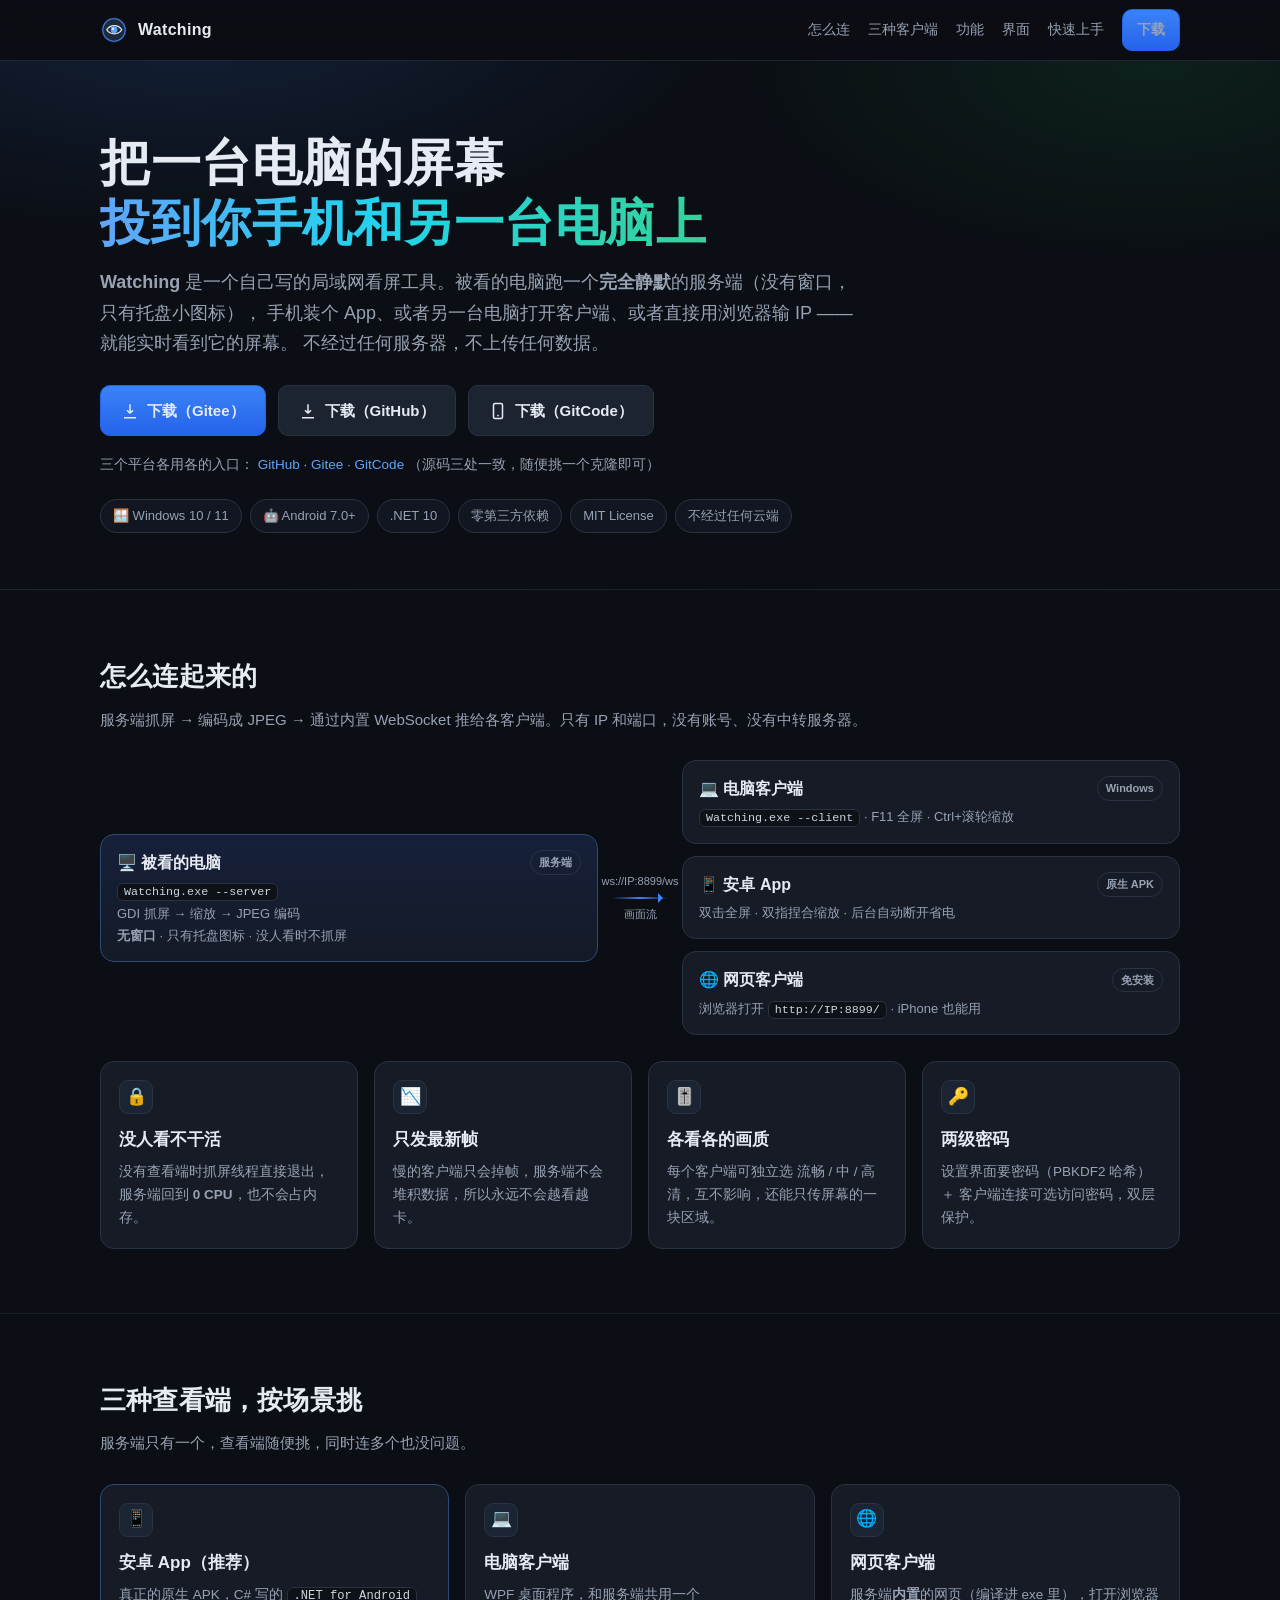
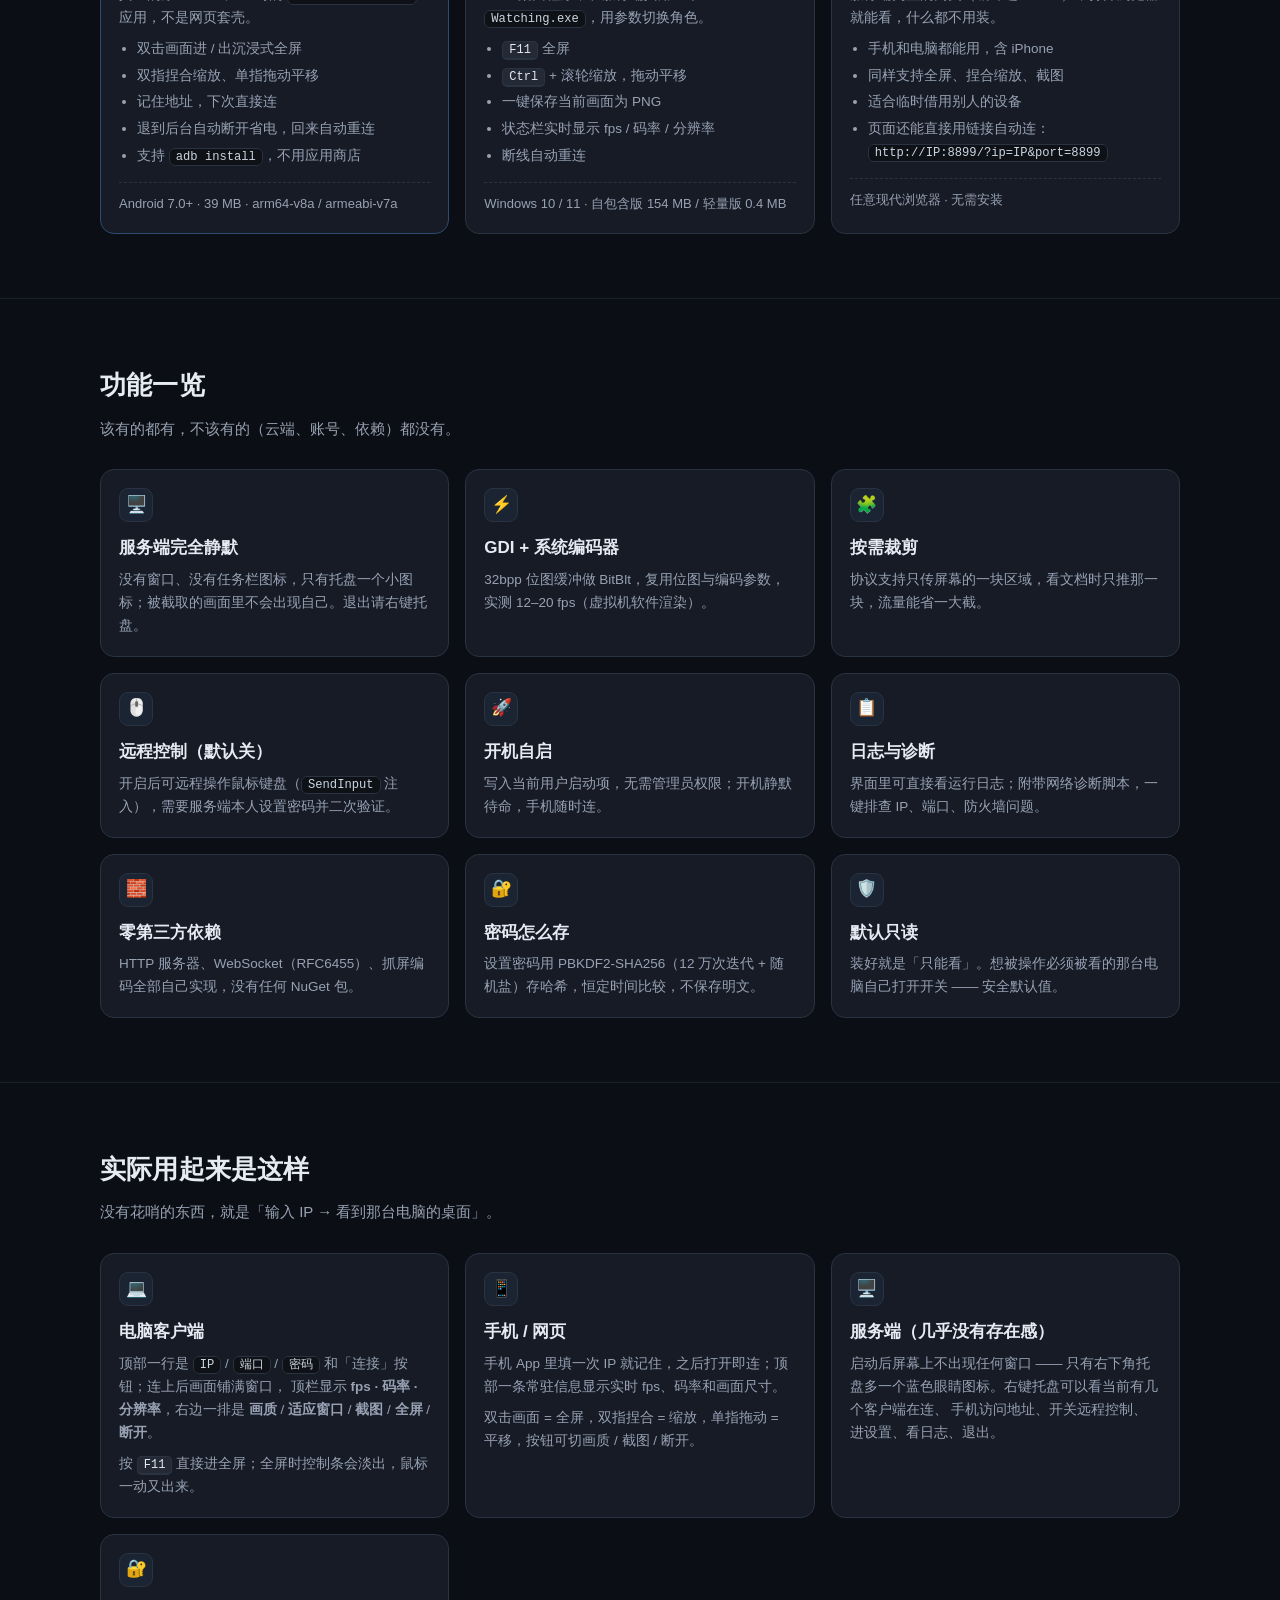
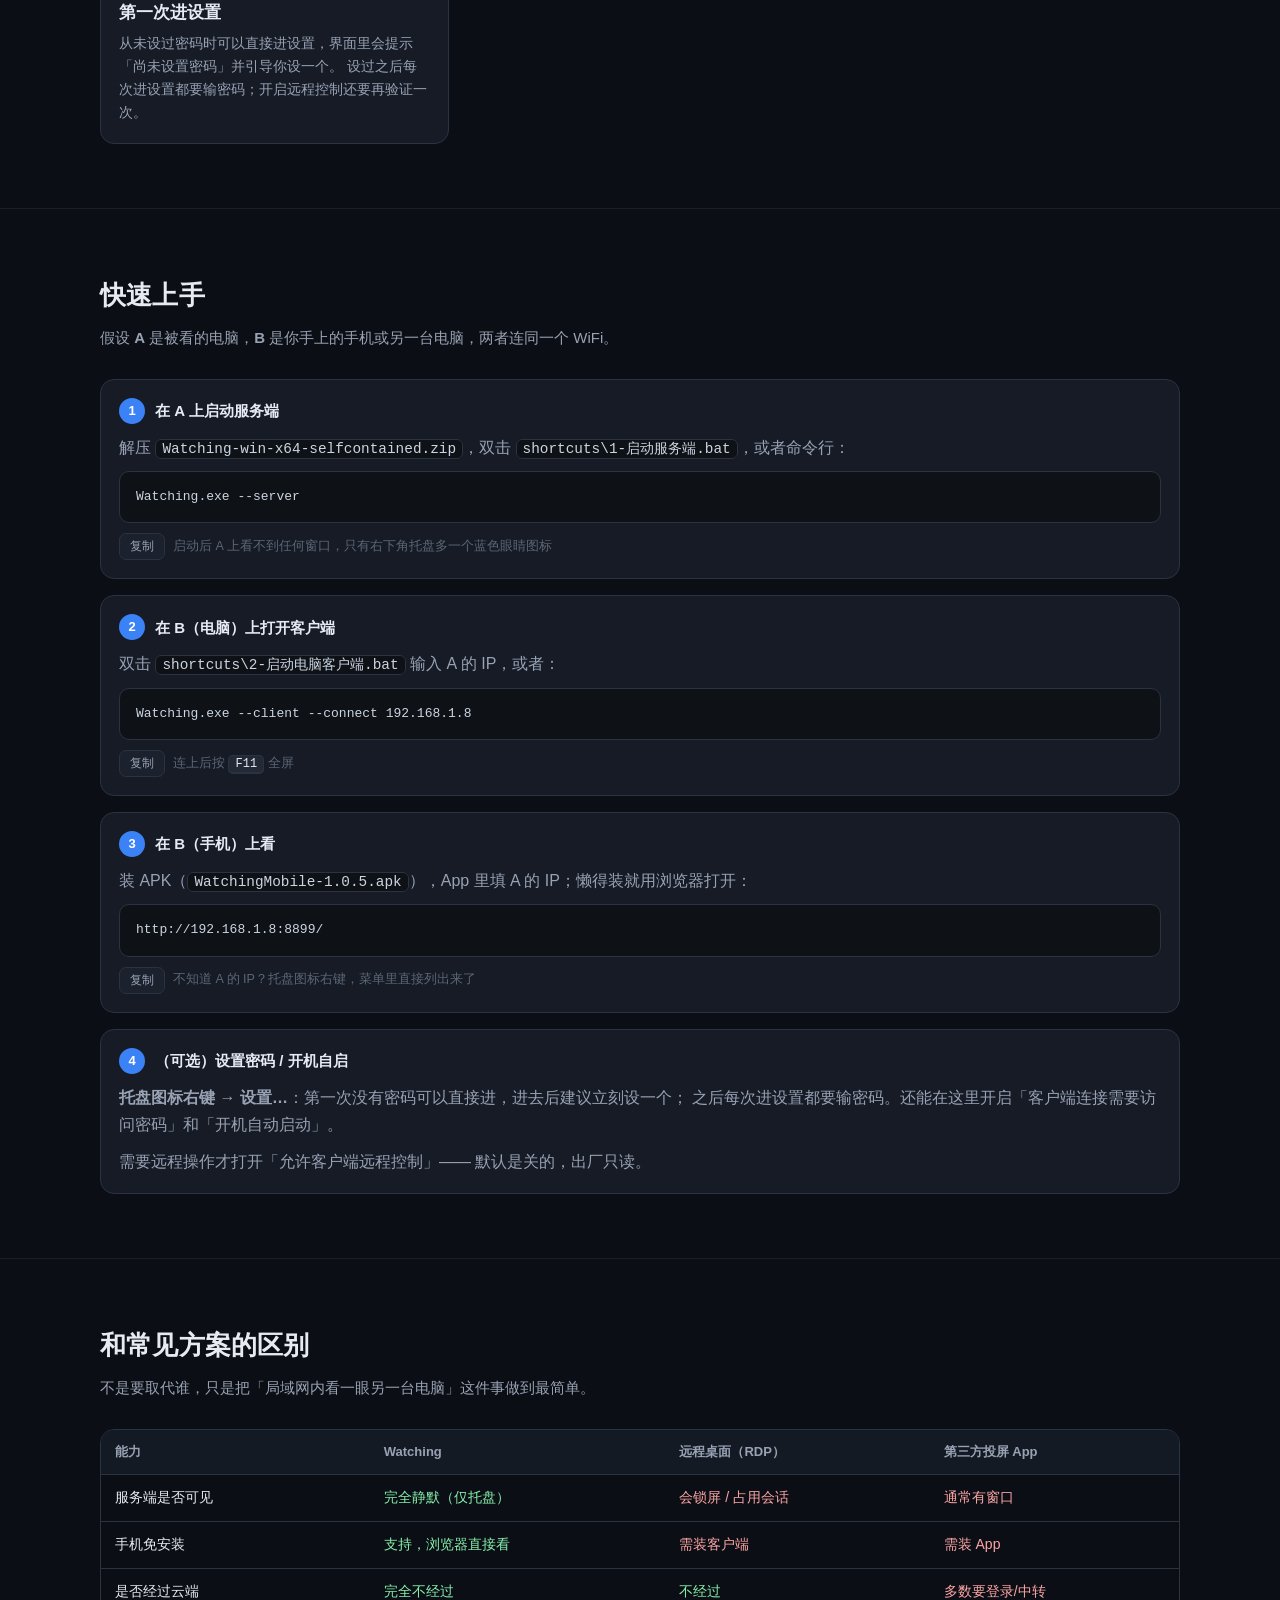
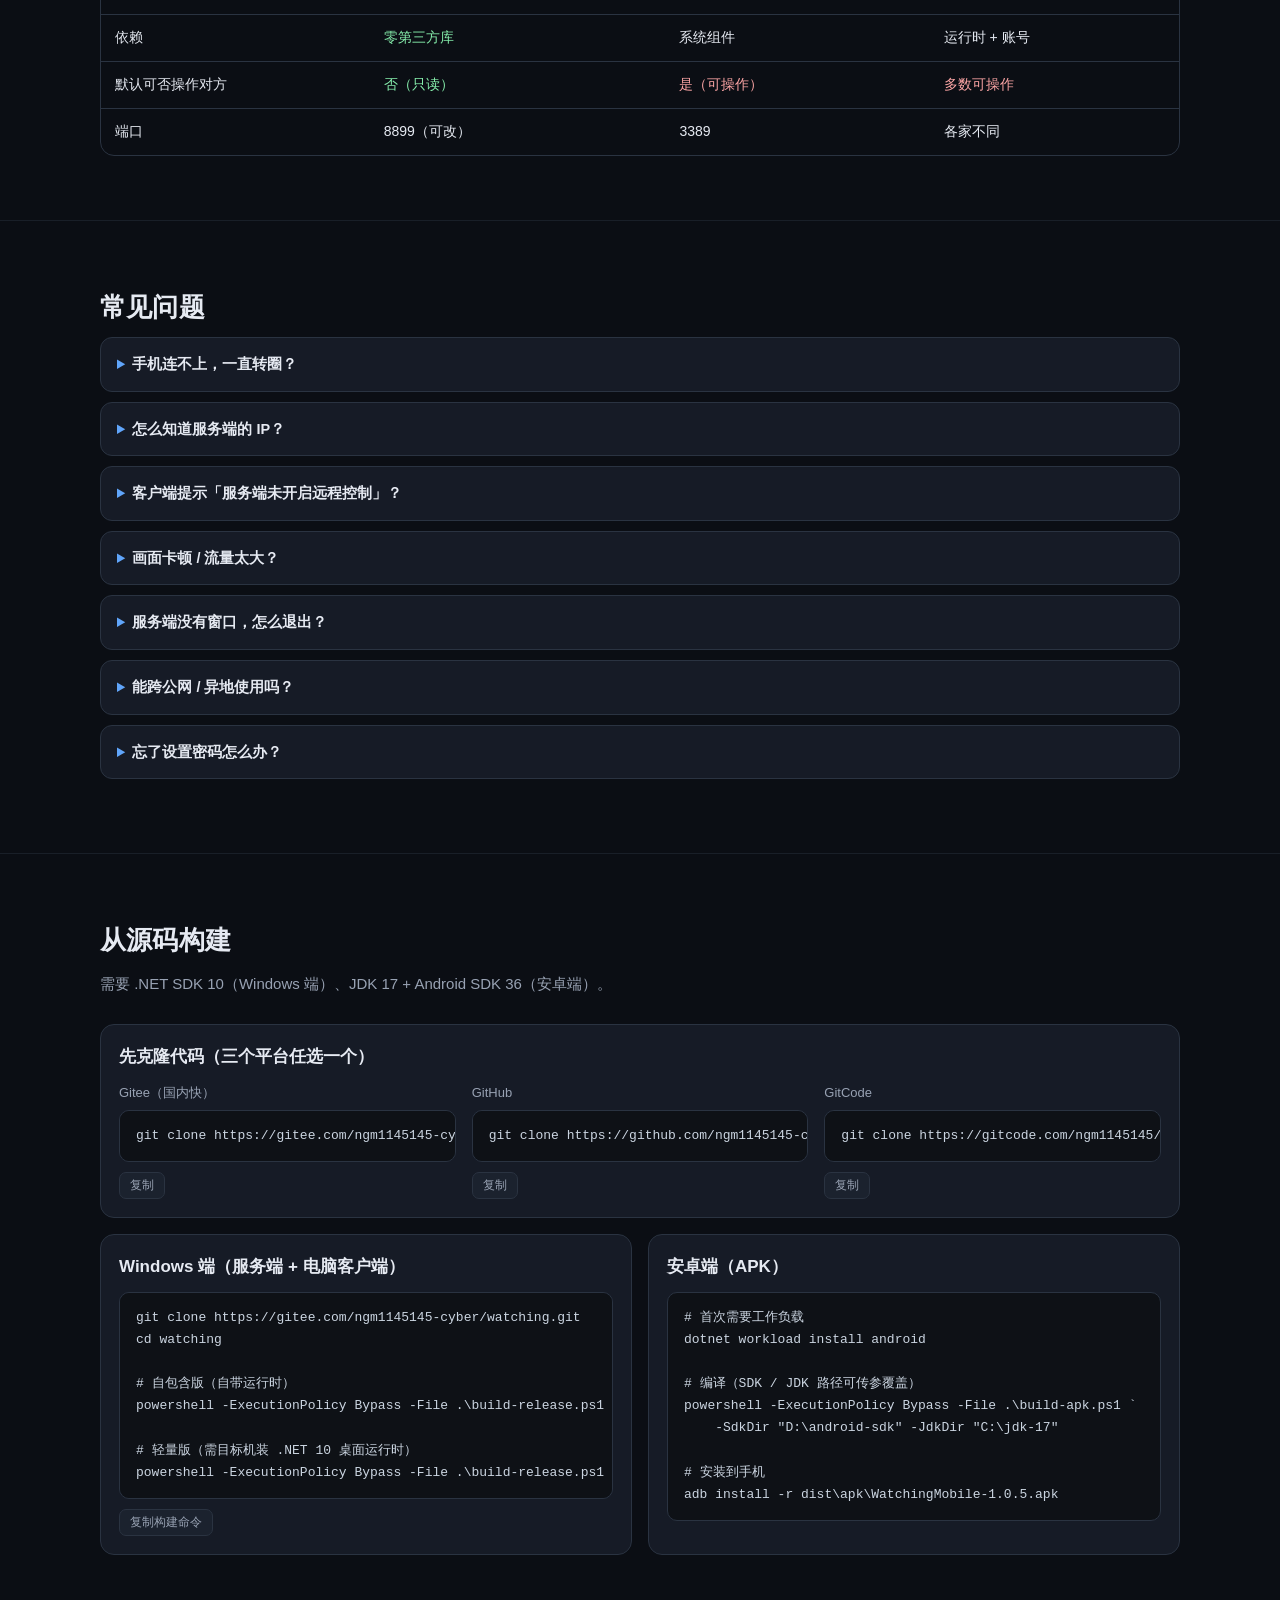
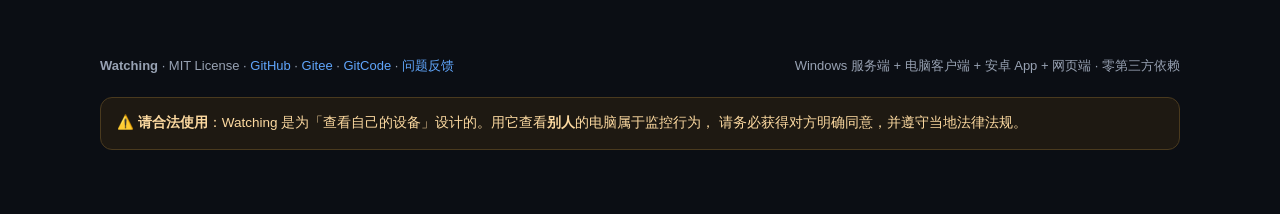
==== commit 6df8eb37: "feat(control): 网页端与手机端支持远程控制 之前只有 Windows 客户端能操作，网页端/手机端只能看。现在三端都能控制。  网页核心库（app.js）新增： - setControl" ====
--- a/docs/index.html
+++ b/docs/index.html
@@ -407,7 +407,7 @@
 
       <div class="step">
         <div class="h"><span class="num"></span><b>在 B（手机）上看</b></div>
-        <p class="muted" style="margin:0 0 10px">装 APK（<code>WatchingMobile-1.0.4.apk</code>），App 里填 A 的 IP；懒得装就用浏览器打开：</p>
+        <p class="muted" style="margin:0 0 10px">装 APK（<code>WatchingMobile-1.0.5.apk</code>），App 里填 A 的 IP；懒得装就用浏览器打开：</p>
         <pre><code>http://192.168.1.8:8899/</code></pre>
         <div class="copybar"><button class="copybtn" data-copy="http://192.168.1.8:8899/">复制</button>
           <span class="kbd-hint">不知道 A 的 IP？托盘图标右键，菜单里直接列出来了</span></div>
@@ -553,7 +553,7 @@
     -SdkDir "D:\android-sdk" -JdkDir "C:\jdk-17"
 
 # 安装到手机
-adb install -r dist\apk\WatchingMobile-1.0.4.apk</code></pre>
+adb install -r dist\apk\WatchingMobile-1.0.5.apk</code></pre>
       </div>
     </div>
   </div>
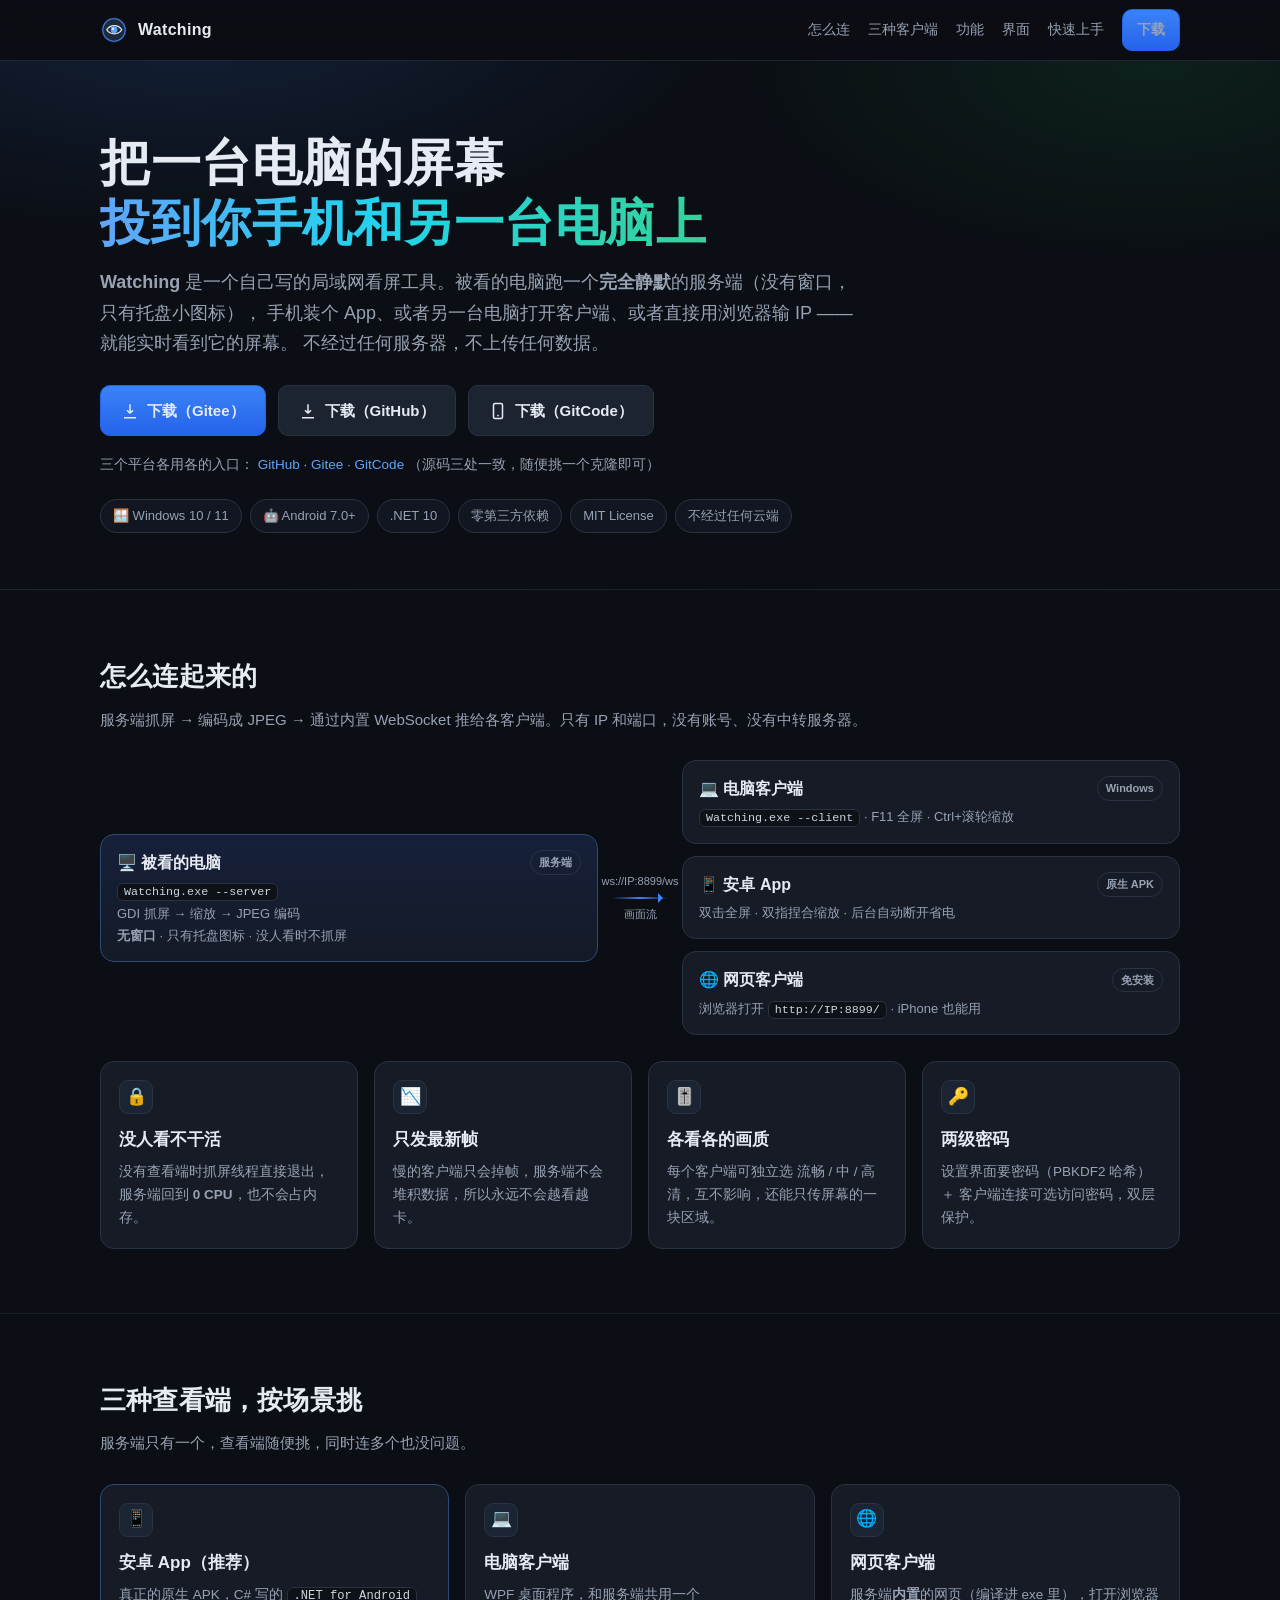
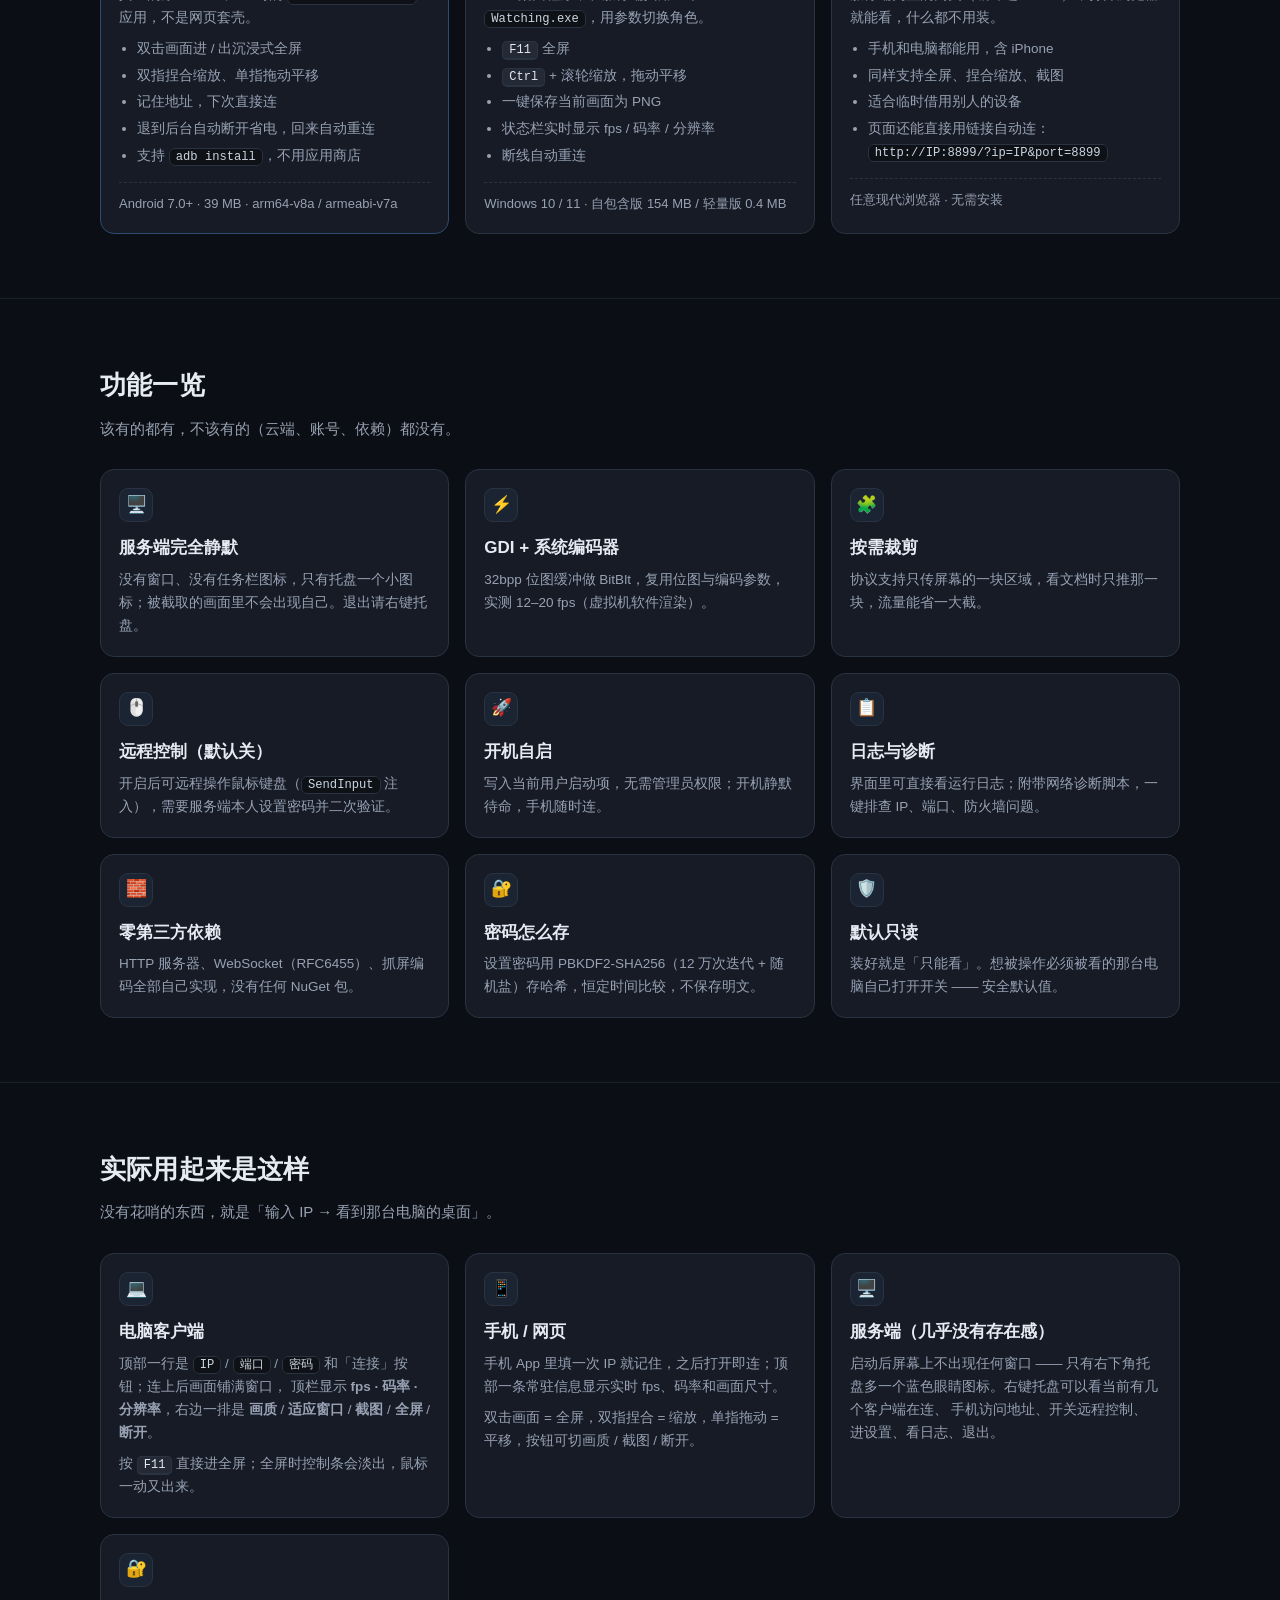
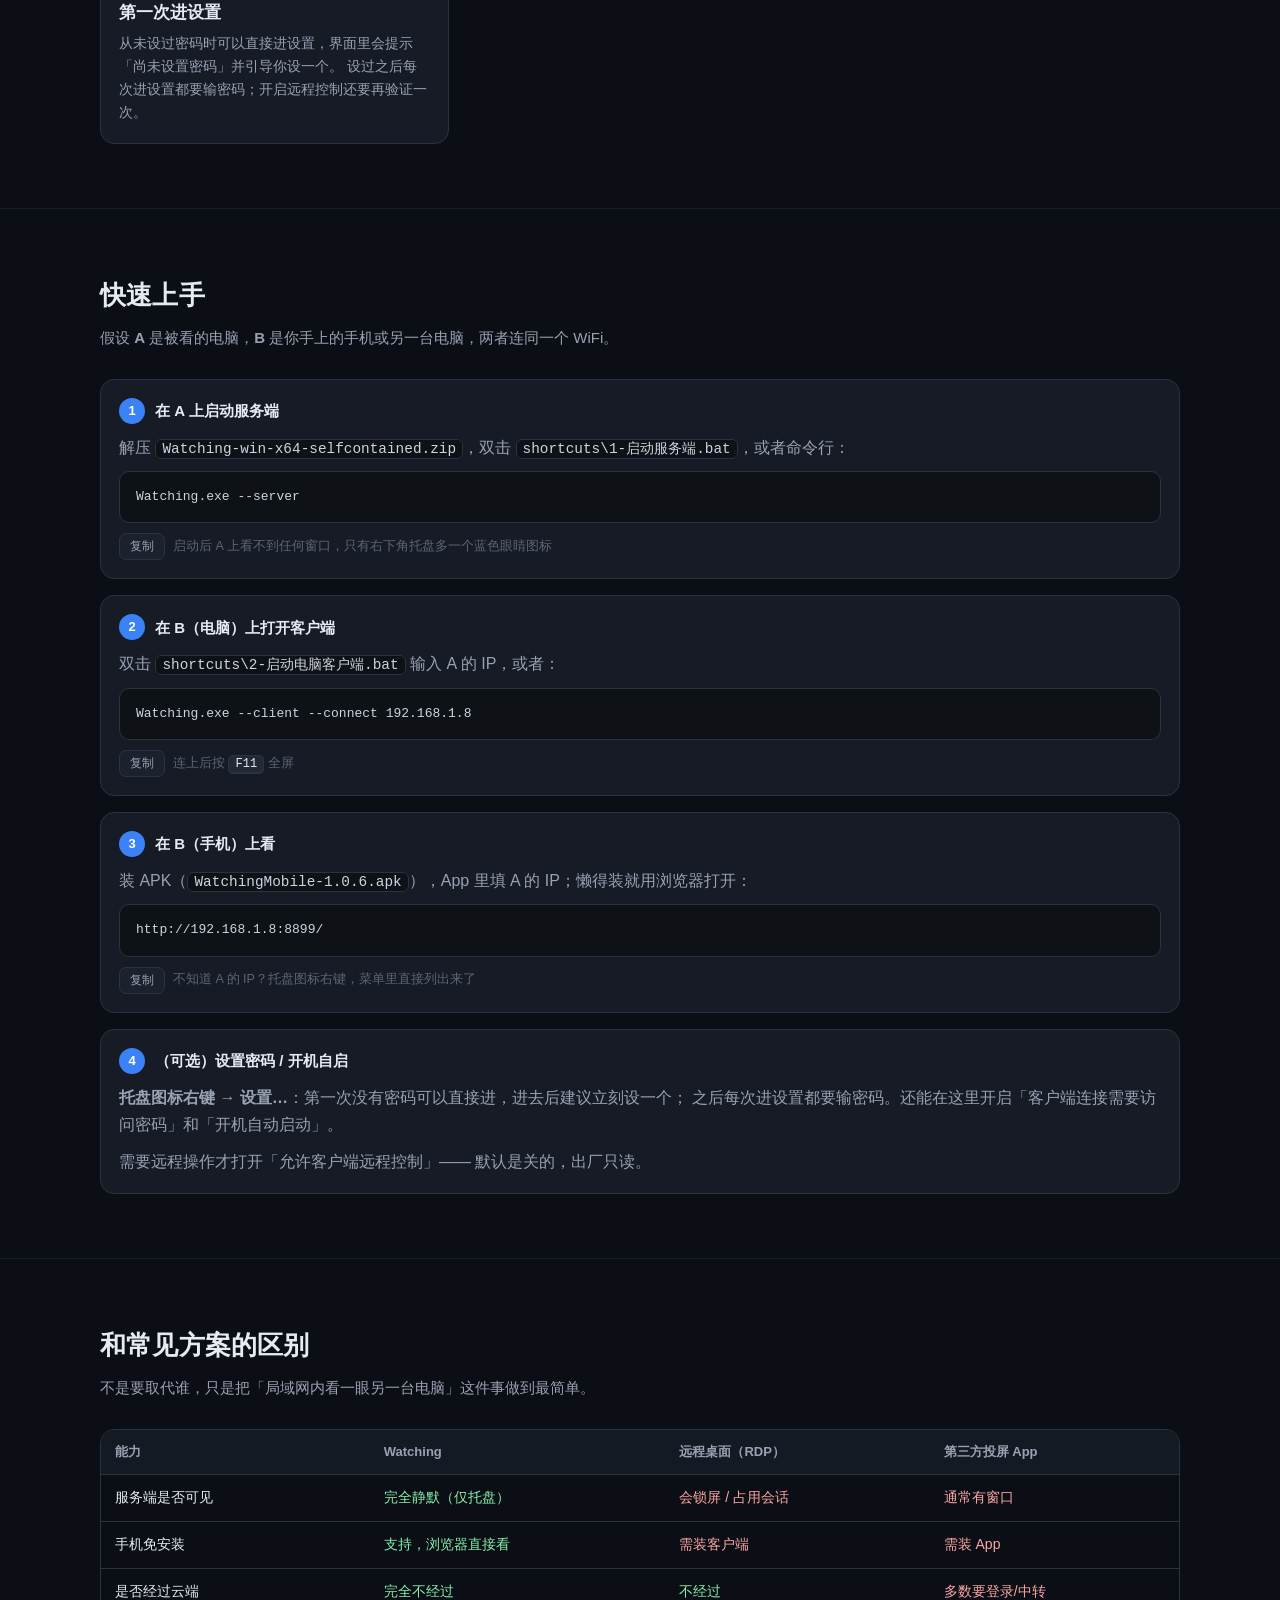
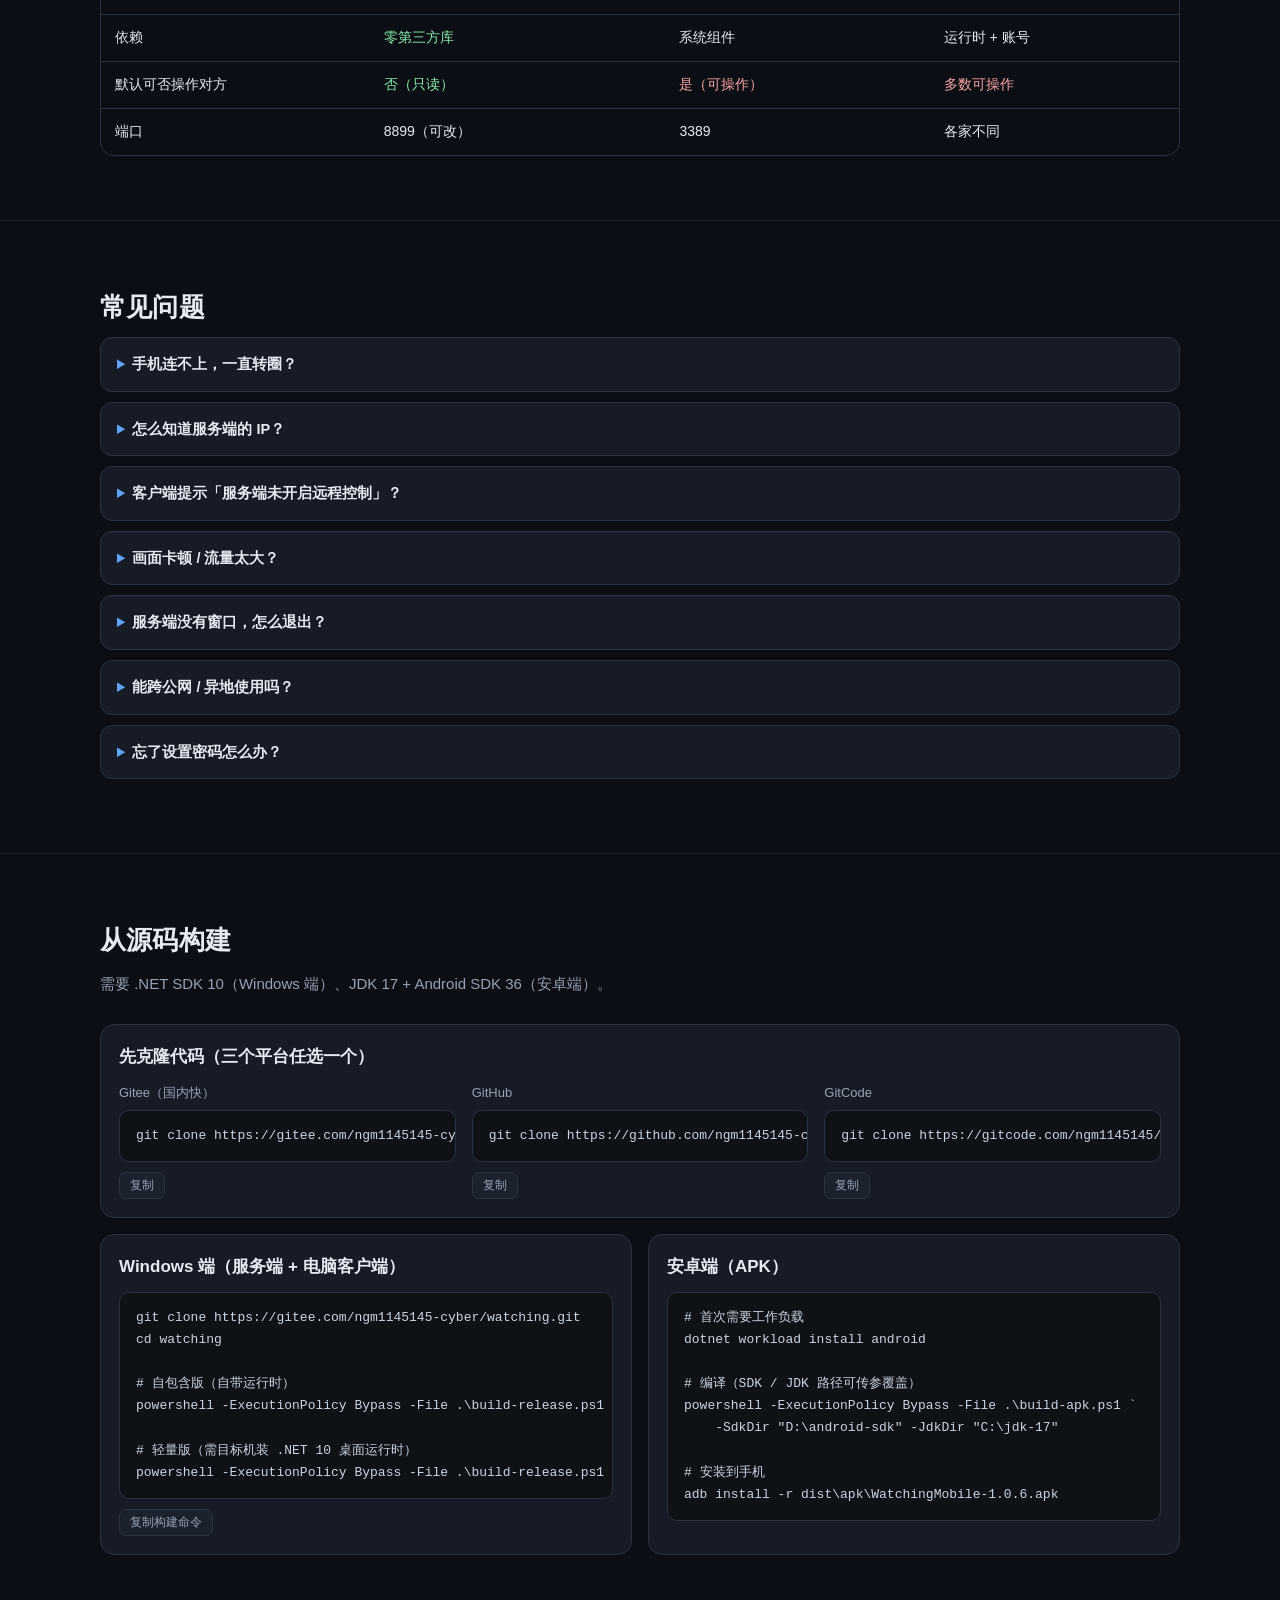
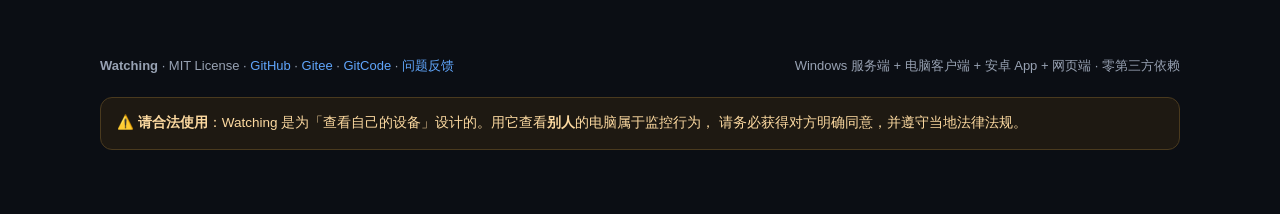
==== commit 86d78090: "feat(android): 安卓 App 支持远程控制 之前只有网页端和 Windows 客户端能控制，安卓 App 只能看。现在 App 也能操作了。  - ScreenImageView：新增 " ====
--- a/docs/index.html
+++ b/docs/index.html
@@ -407,7 +407,7 @@
 
       <div class="step">
         <div class="h"><span class="num"></span><b>在 B（手机）上看</b></div>
-        <p class="muted" style="margin:0 0 10px">装 APK（<code>WatchingMobile-1.0.5.apk</code>），App 里填 A 的 IP；懒得装就用浏览器打开：</p>
+        <p class="muted" style="margin:0 0 10px">装 APK（<code>WatchingMobile-1.0.6.apk</code>），App 里填 A 的 IP；懒得装就用浏览器打开：</p>
         <pre><code>http://192.168.1.8:8899/</code></pre>
         <div class="copybar"><button class="copybtn" data-copy="http://192.168.1.8:8899/">复制</button>
           <span class="kbd-hint">不知道 A 的 IP？托盘图标右键，菜单里直接列出来了</span></div>
@@ -553,7 +553,7 @@
     -SdkDir "D:\android-sdk" -JdkDir "C:\jdk-17"
 
 # 安装到手机
-adb install -r dist\apk\WatchingMobile-1.0.5.apk</code></pre>
+adb install -r dist\apk\WatchingMobile-1.0.6.apk</code></pre>
       </div>
     </div>
   </div>
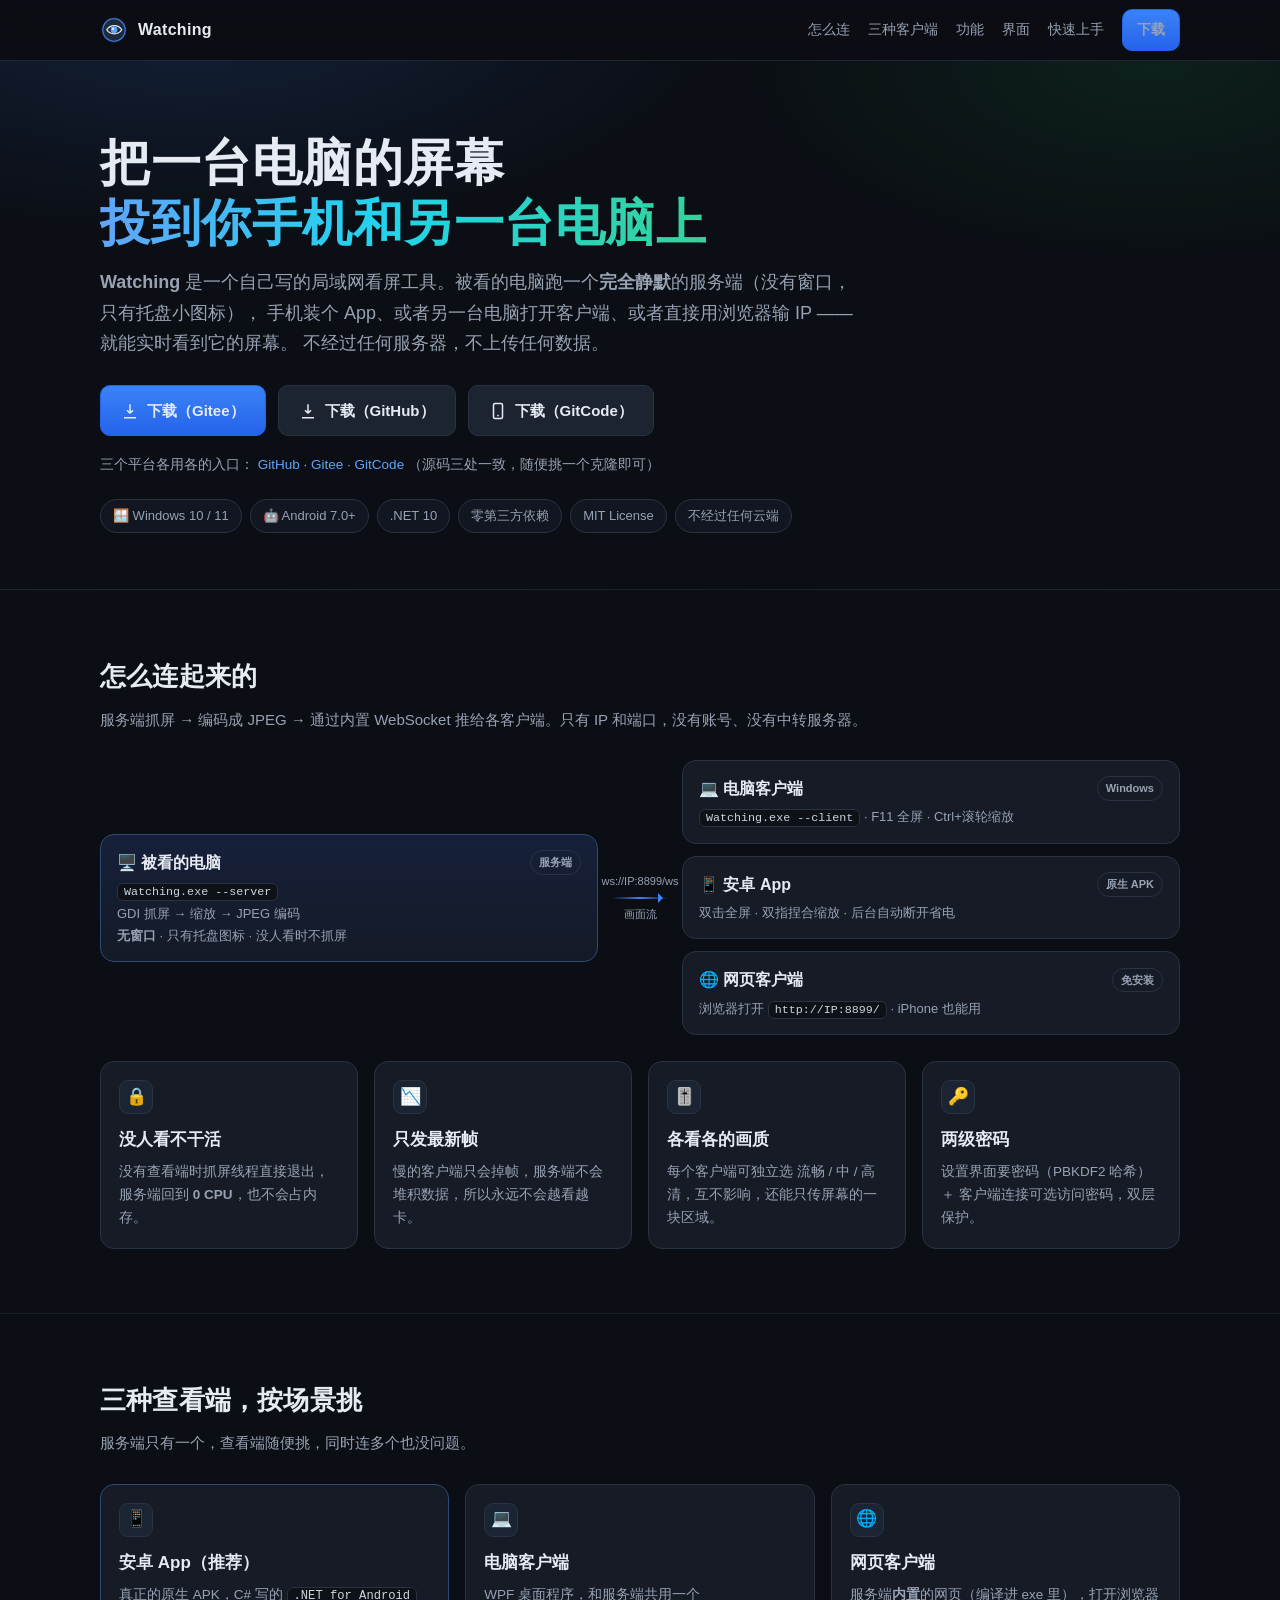
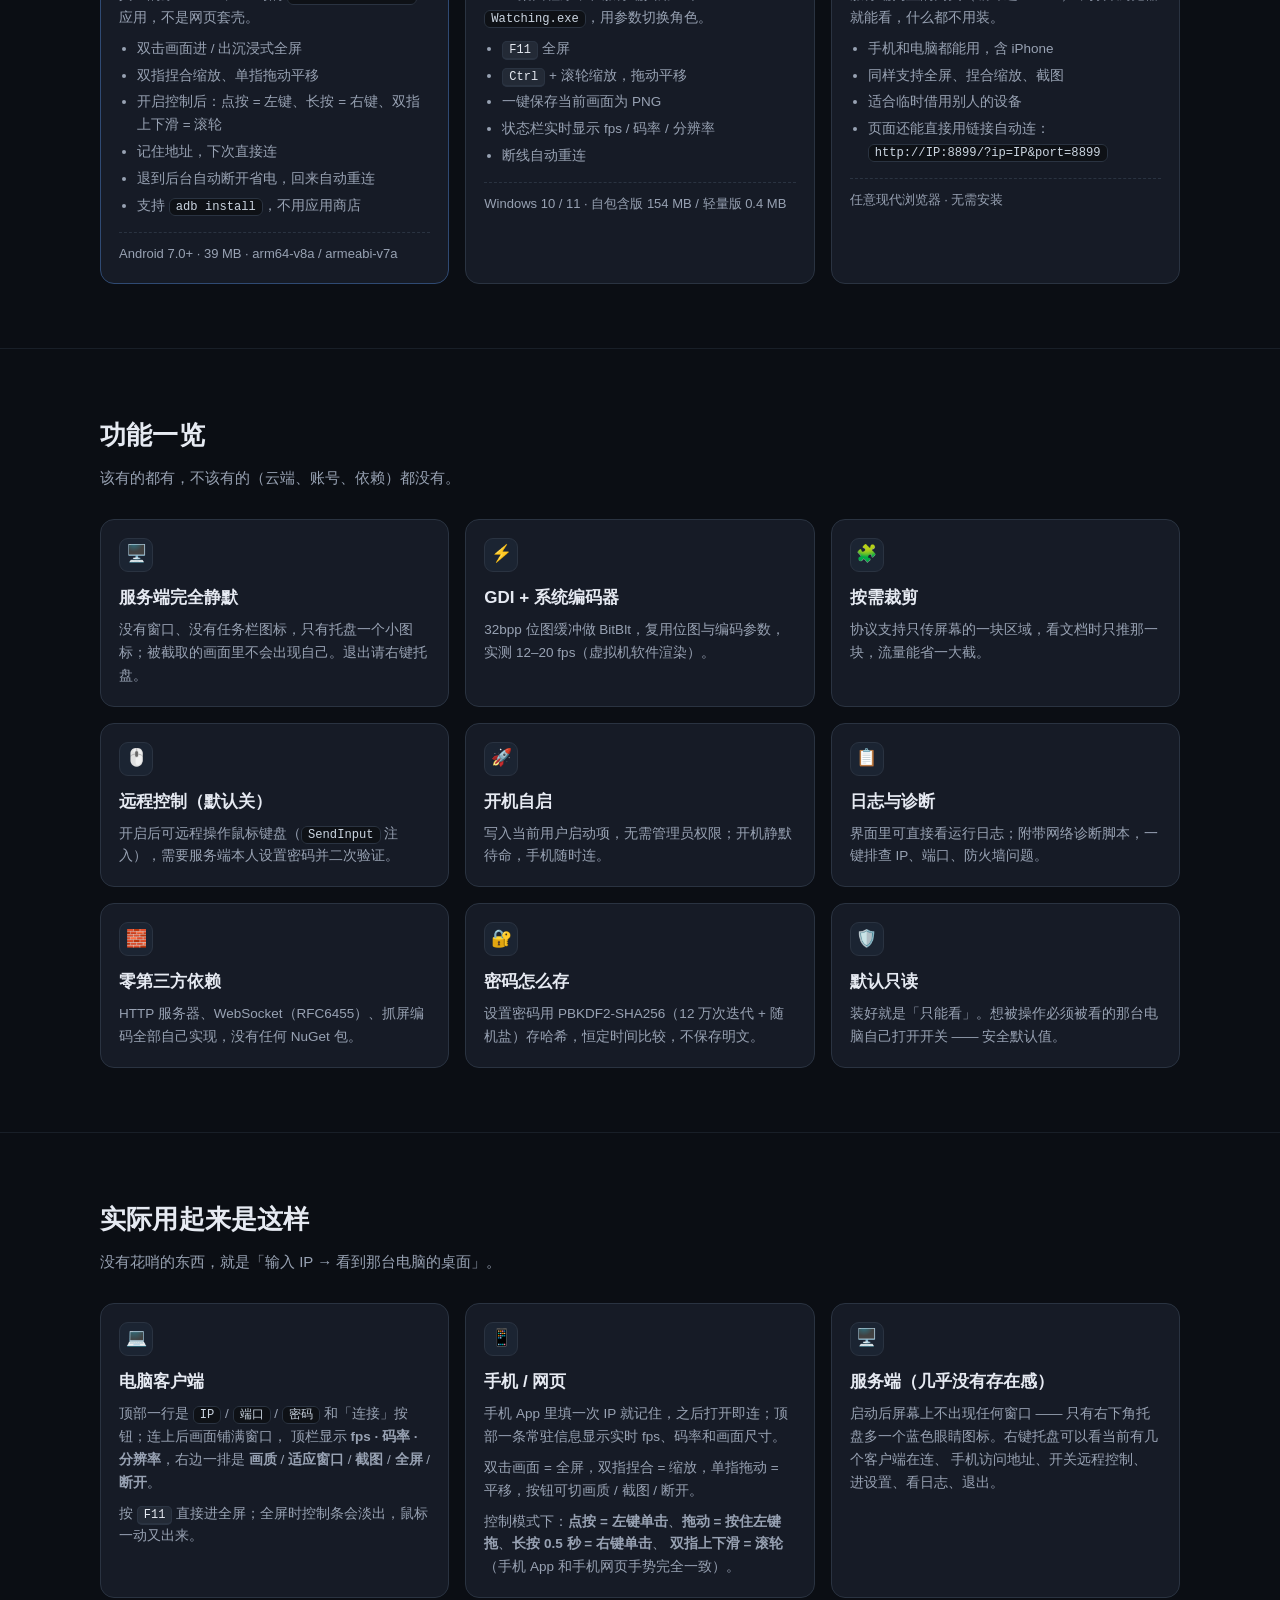
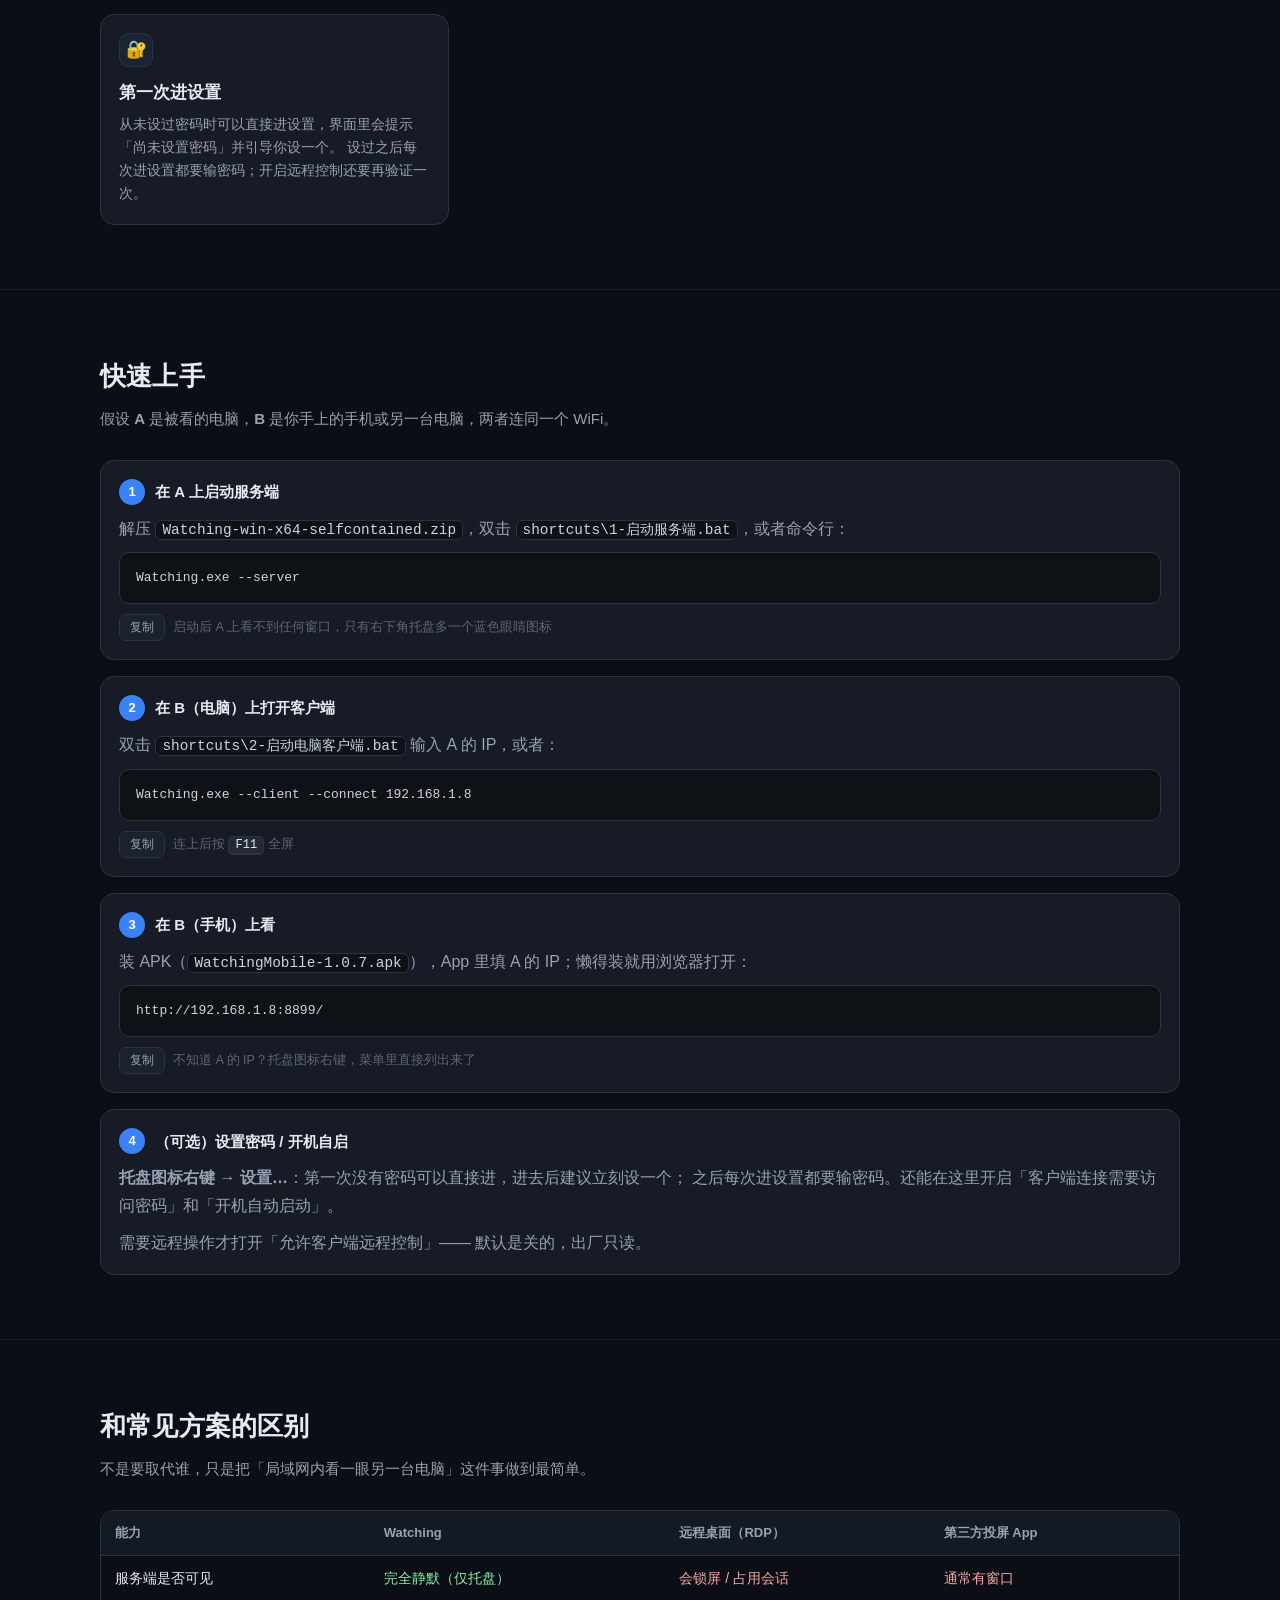
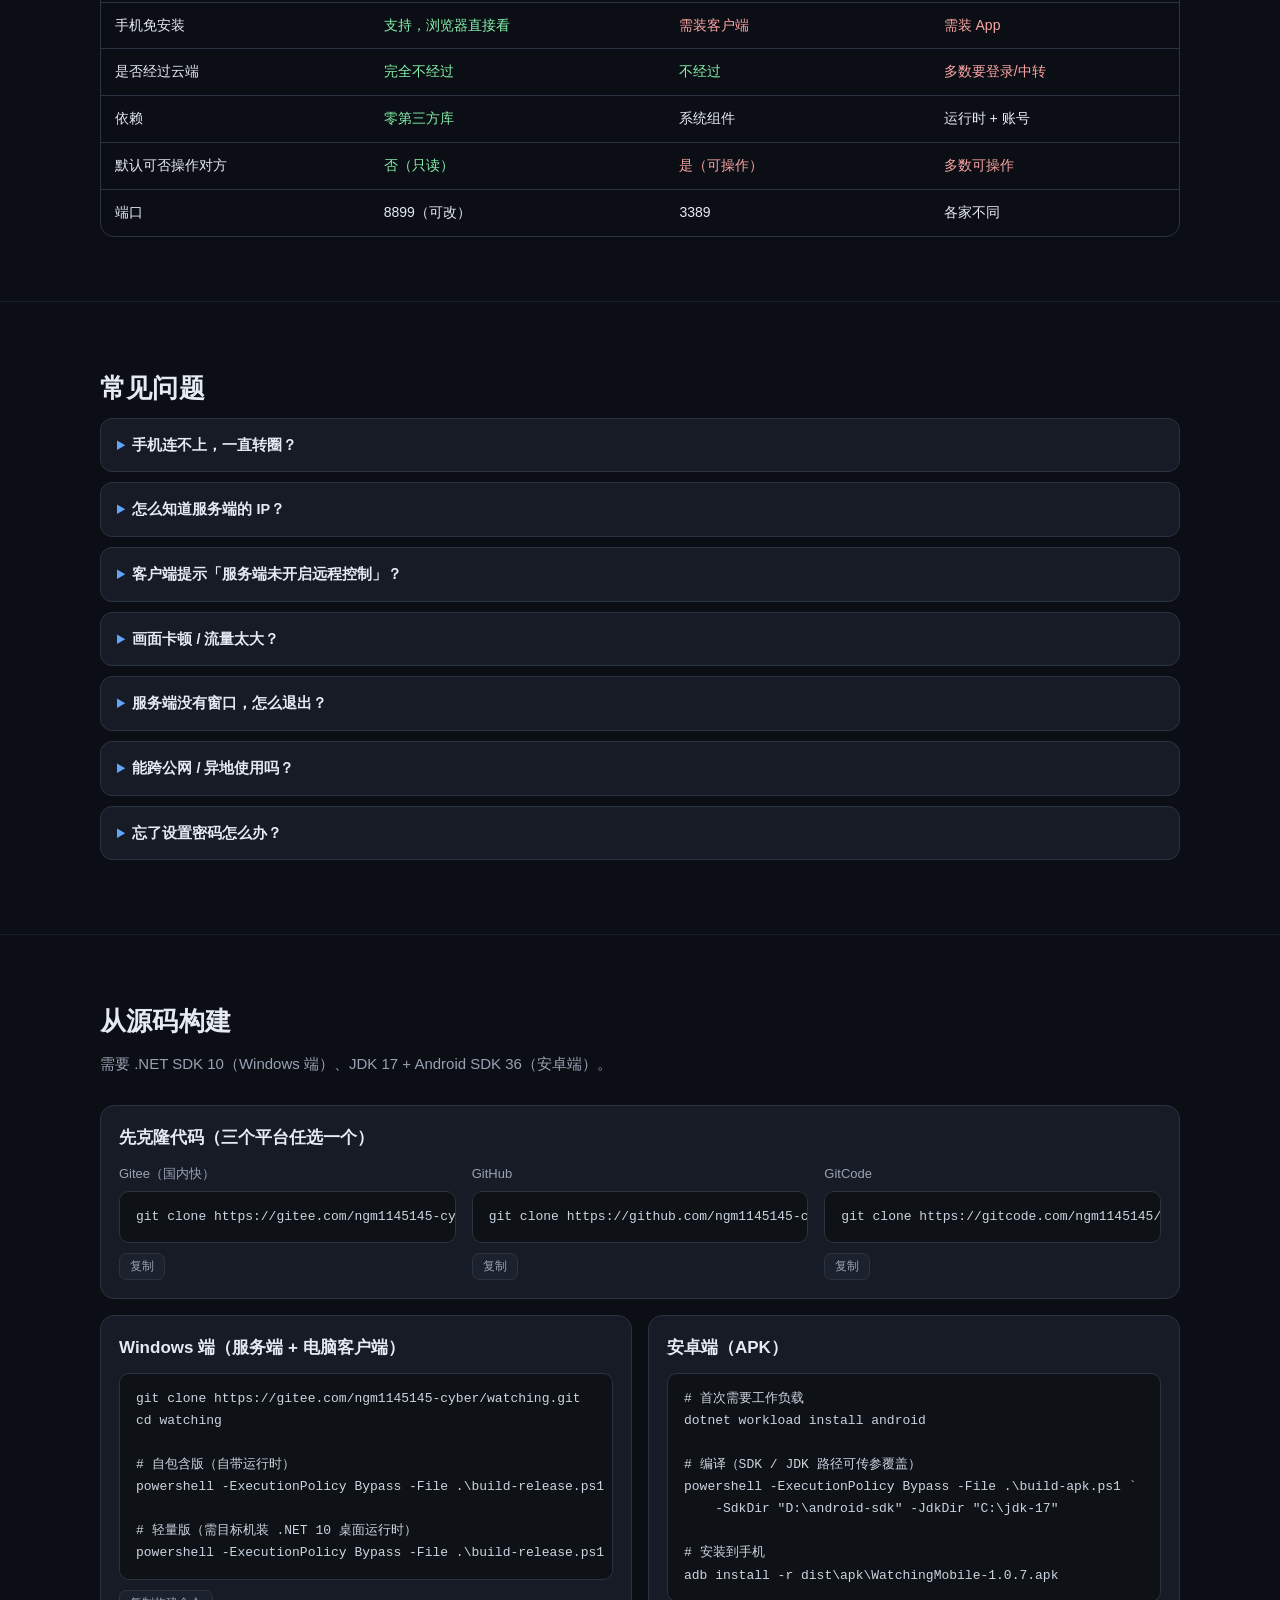
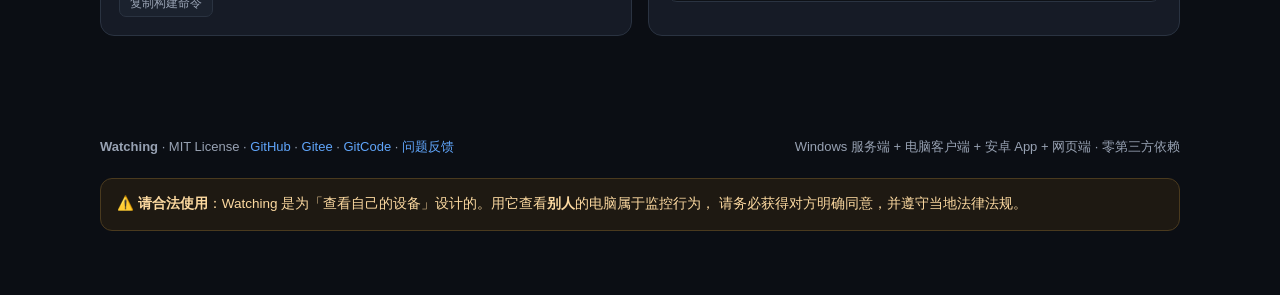
==== commit 32781b47: "feat(mobile): 长按=右键、双指上下滑=滚动，版本 1.0.7 安卓 App 与手机网页端统一触摸手势： - 点按 = 左键单击（松手才补 down/up，避免长按时残留按住的左键） - " ====
--- a/docs/index.html
+++ b/docs/index.html
@@ -1,4 +1,4 @@
-﻿<!DOCTYPE html>
+<!DOCTYPE html>
 <html lang="zh-CN">
 <head>
 <meta charset="utf-8" />
@@ -286,6 +286,7 @@
         <ul>
           <li>双击画面进 / 出沉浸式全屏</li>
           <li>双指捏合缩放、单指拖动平移</li>
+          <li>开启控制后：点按 = 左键、长按 = 右键、双指上下滑 = 滚轮</li>
           <li>记住地址，下次直接连</li>
           <li>退到后台自动断开省电，回来自动重连</li>
           <li>支持 <code>adb install</code>，不用应用商店</li>
@@ -363,6 +364,8 @@
         <h3>手机 / 网页</h3>
         <p>手机 App 里填一次 IP 就记住，之后打开即连；顶部一条常驻信息显示实时 fps、码率和画面尺寸。</p>
         <p style="margin-top:8px">双击画面 = 全屏，双指捏合 = 缩放，单指拖动 = 平移，按钮可切画质 / 截图 / 断开。</p>
+        <p style="margin-top:8px">控制模式下：<b>点按 = 左键单击</b>、<b>拖动 = 按住左键拖</b>、<b>长按 0.5 秒 = 右键单击</b>、
+          <b>双指上下滑 = 滚轮</b>（手机 App 和手机网页手势完全一致）。</p>
       </div>
 
       <div class="card">
@@ -407,7 +410,7 @@
 
       <div class="step">
         <div class="h"><span class="num"></span><b>在 B（手机）上看</b></div>
-        <p class="muted" style="margin:0 0 10px">装 APK（<code>WatchingMobile-1.0.6.apk</code>），App 里填 A 的 IP；懒得装就用浏览器打开：</p>
+        <p class="muted" style="margin:0 0 10px">装 APK（<code>WatchingMobile-1.0.7.apk</code>），App 里填 A 的 IP；懒得装就用浏览器打开：</p>
         <pre><code>http://192.168.1.8:8899/</code></pre>
         <div class="copybar"><button class="copybtn" data-copy="http://192.168.1.8:8899/">复制</button>
           <span class="kbd-hint">不知道 A 的 IP？托盘图标右键，菜单里直接列出来了</span></div>
@@ -553,7 +556,7 @@
     -SdkDir "D:\android-sdk" -JdkDir "C:\jdk-17"
 
 # 安装到手机
-adb install -r dist\apk\WatchingMobile-1.0.6.apk</code></pre>
+adb install -r dist\apk\WatchingMobile-1.0.7.apk</code></pre>
       </div>
     </div>
   </div>
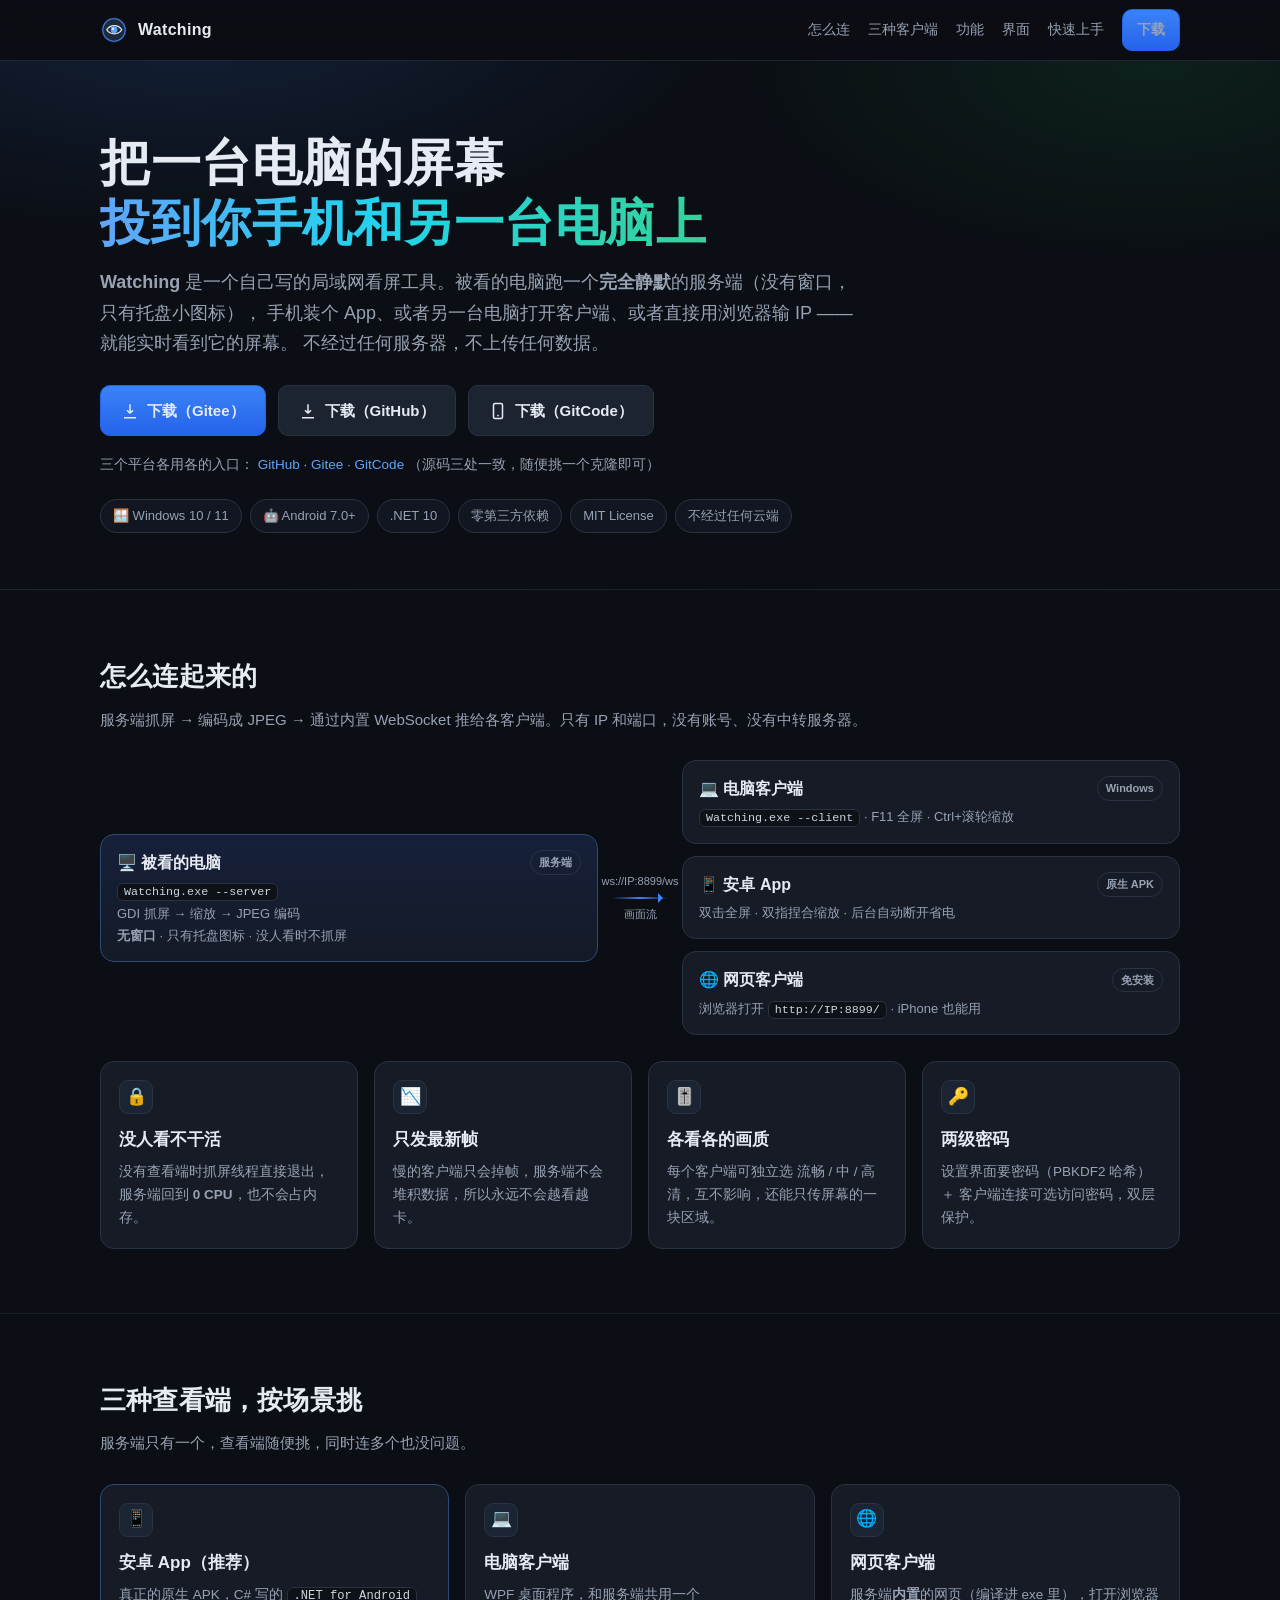
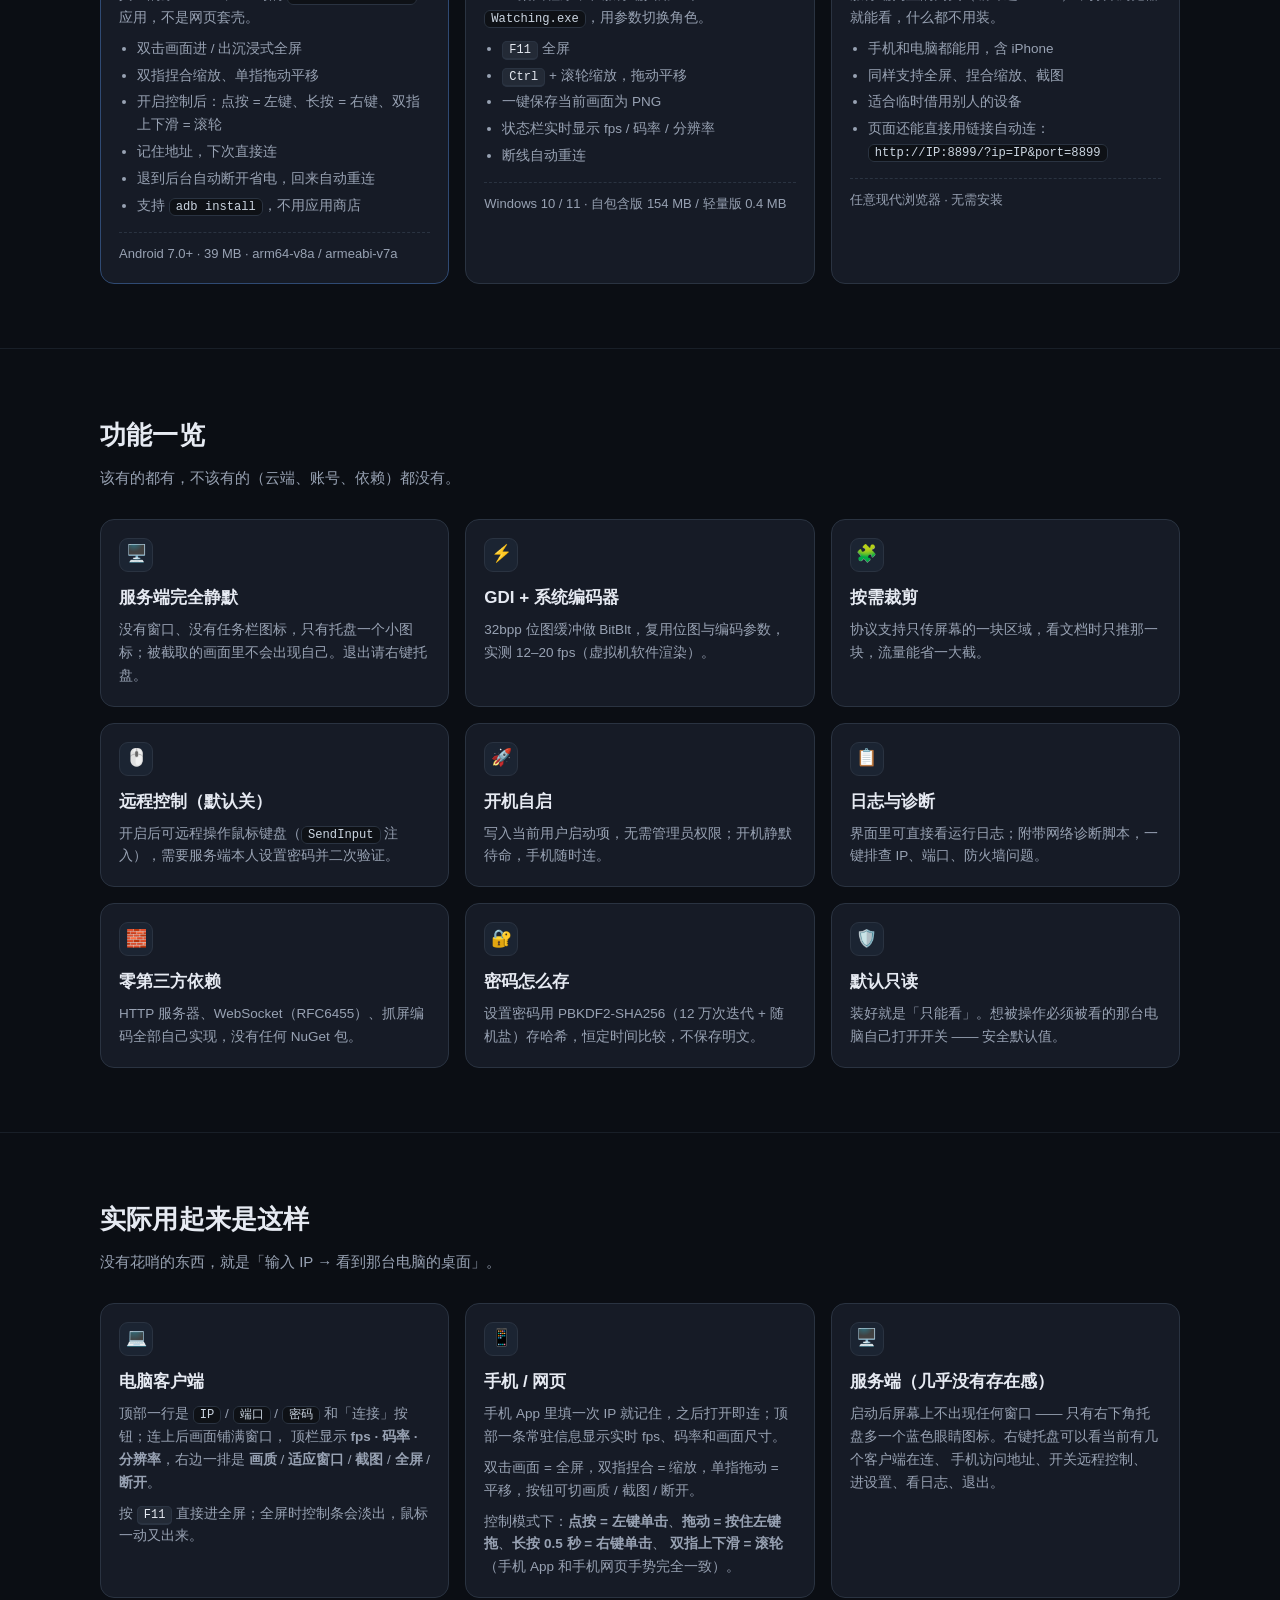
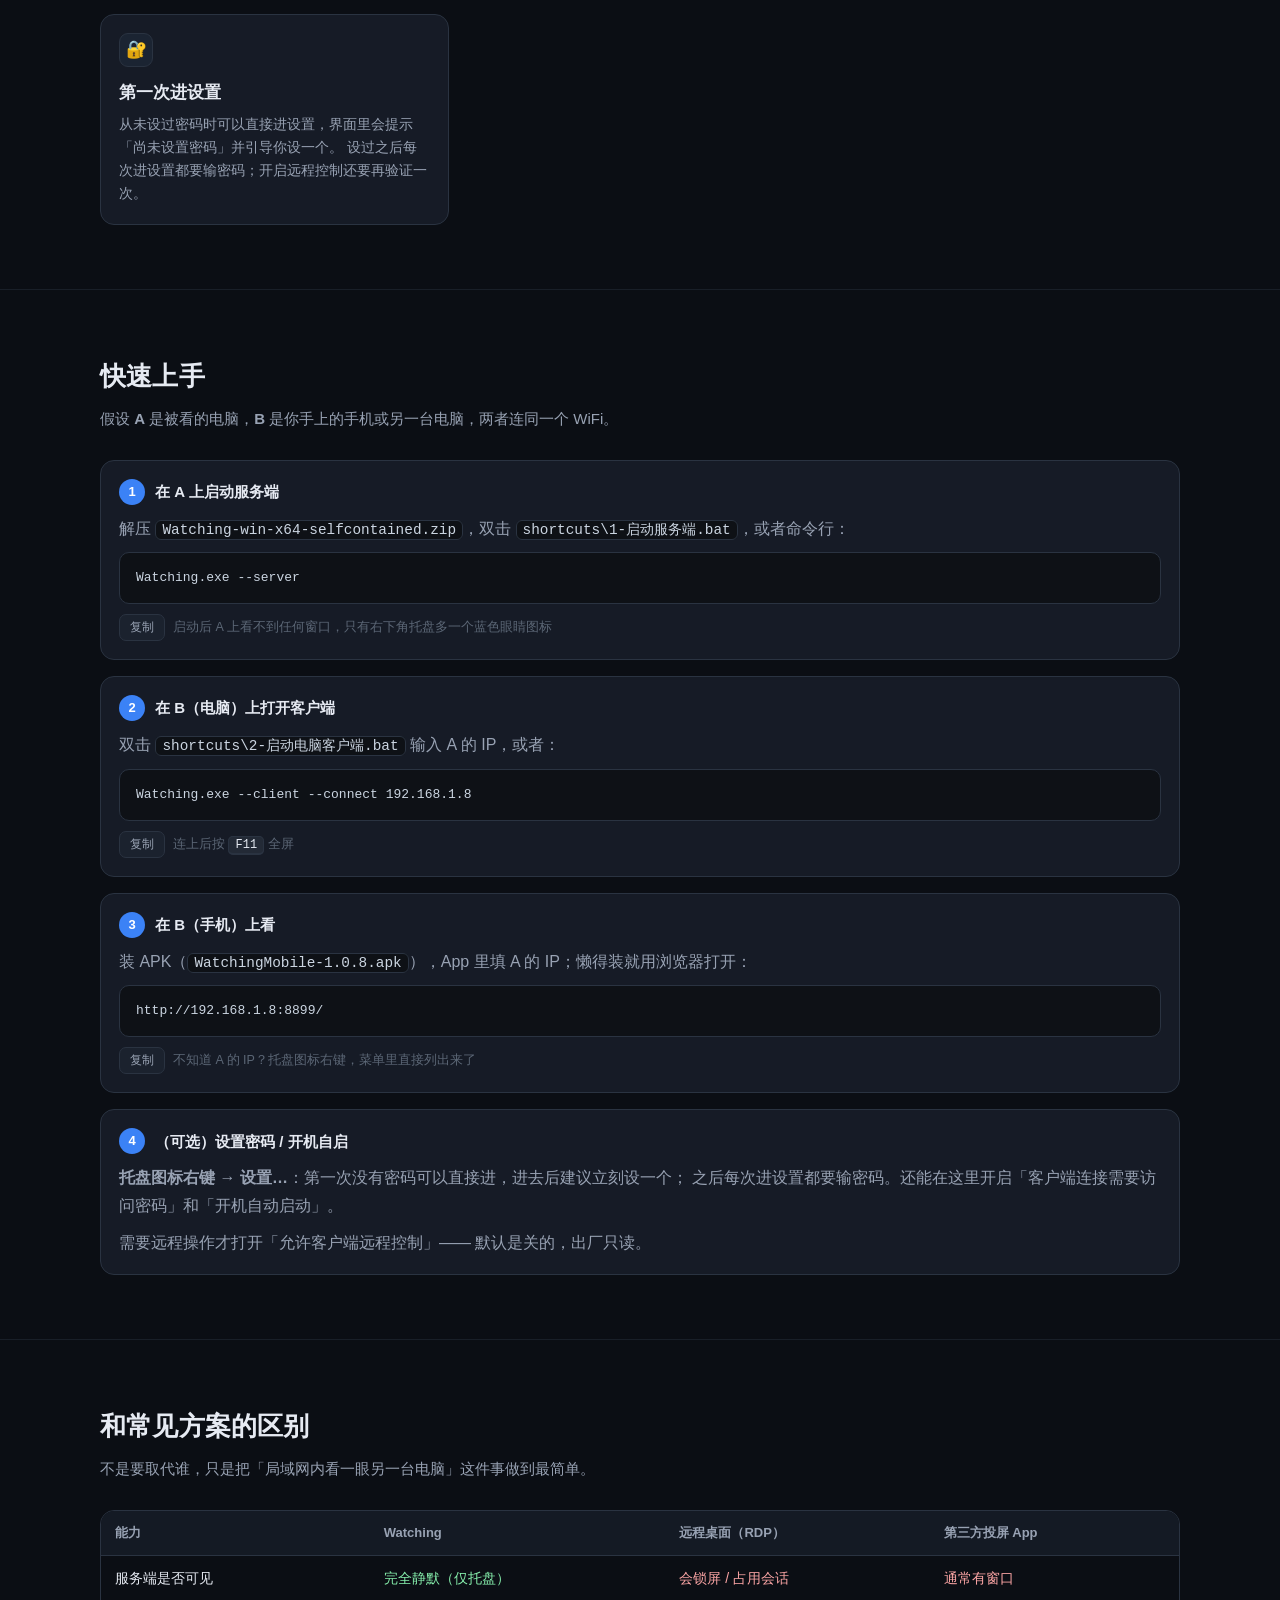
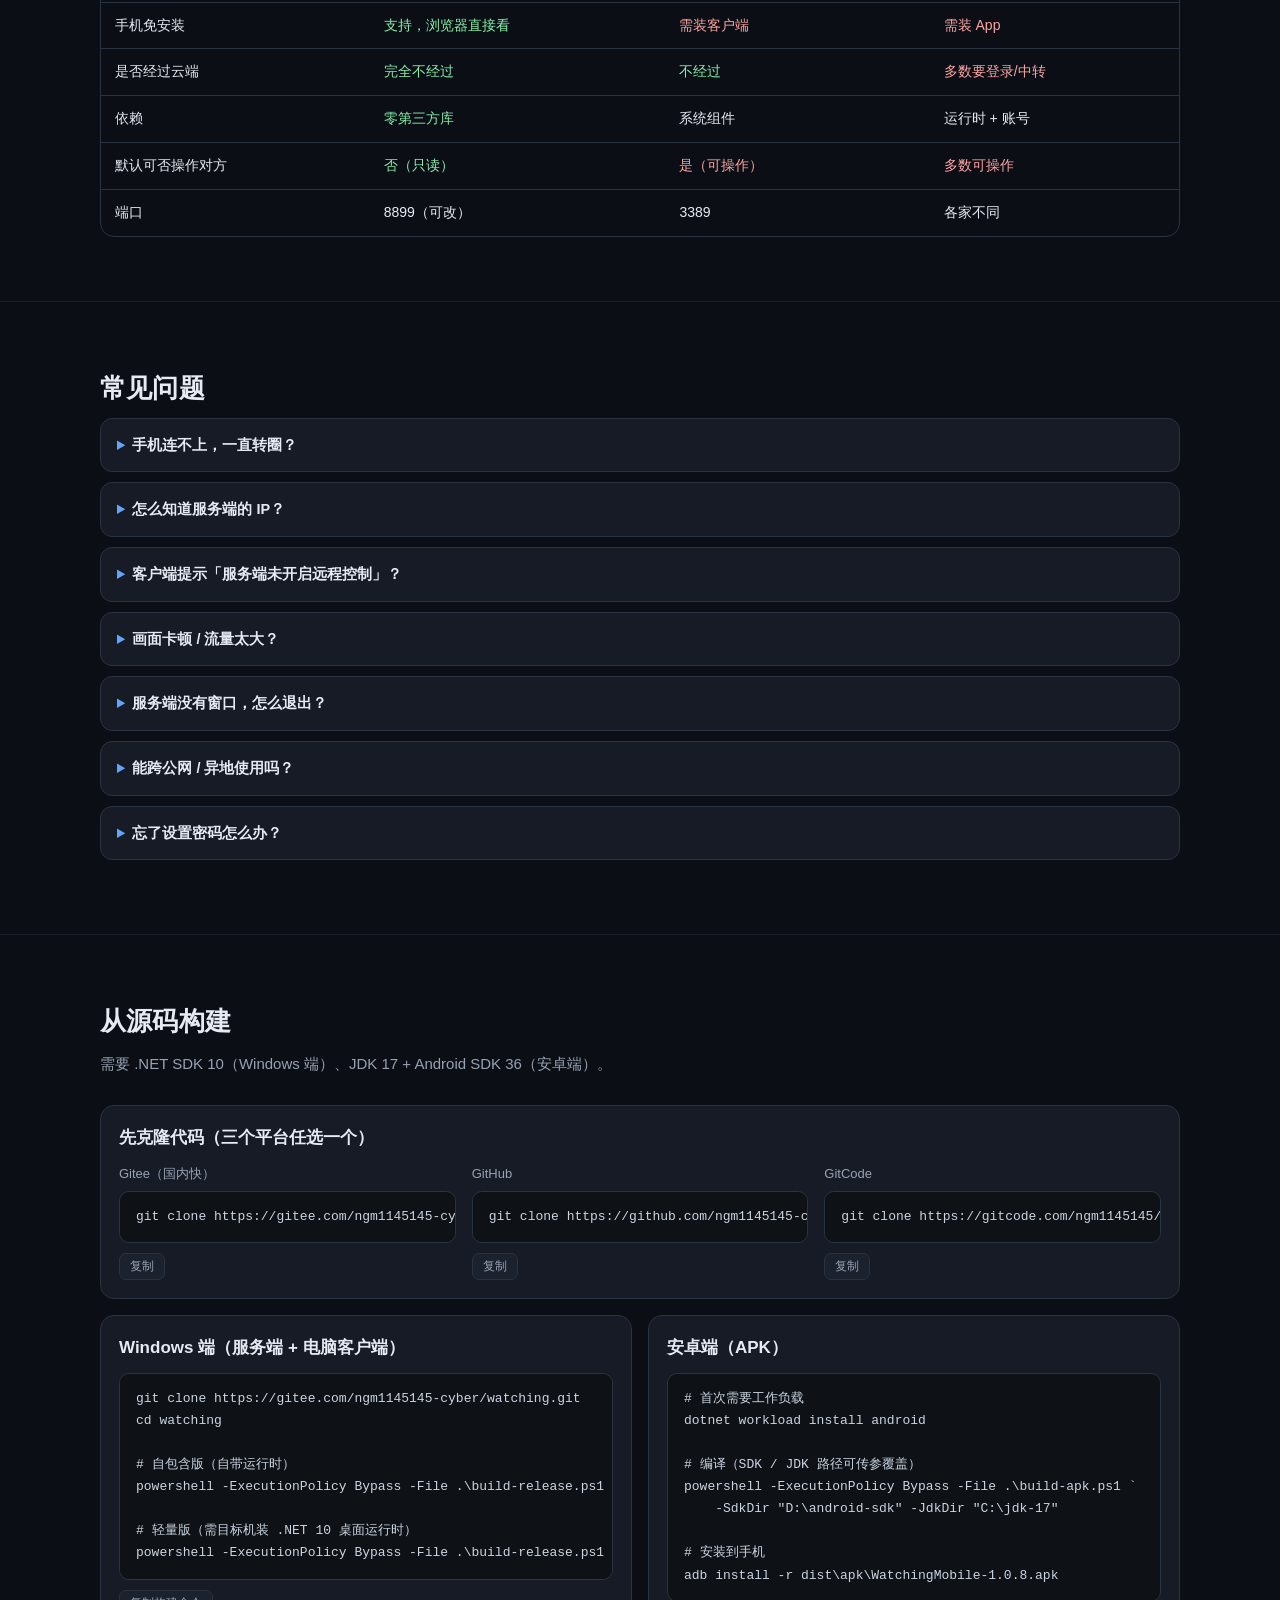
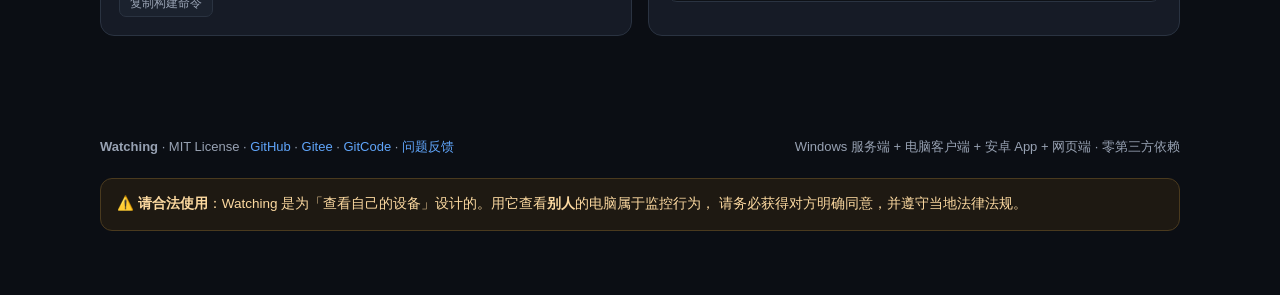
==== commit b6121a51: "fix(net): 修复局域网连不上与自动发现搜不到，版本 1.0.8 排查结论（本机实测）：防火墙 TCP/UDP 8899 规则其实已经放行、服务端也确实 在 0.0.0.0:8899 监听，真正" ====
--- a/docs/index.html
+++ b/docs/index.html
@@ -410,7 +410,7 @@
 
       <div class="step">
         <div class="h"><span class="num"></span><b>在 B（手机）上看</b></div>
-        <p class="muted" style="margin:0 0 10px">装 APK（<code>WatchingMobile-1.0.7.apk</code>），App 里填 A 的 IP；懒得装就用浏览器打开：</p>
+        <p class="muted" style="margin:0 0 10px">装 APK（<code>WatchingMobile-1.0.8.apk</code>），App 里填 A 的 IP；懒得装就用浏览器打开：</p>
         <pre><code>http://192.168.1.8:8899/</code></pre>
         <div class="copybar"><button class="copybtn" data-copy="http://192.168.1.8:8899/">复制</button>
           <span class="kbd-hint">不知道 A 的 IP？托盘图标右键，菜单里直接列出来了</span></div>
@@ -556,7 +556,7 @@
     -SdkDir "D:\android-sdk" -JdkDir "C:\jdk-17"
 
 # 安装到手机
-adb install -r dist\apk\WatchingMobile-1.0.7.apk</code></pre>
+adb install -r dist\apk\WatchingMobile-1.0.8.apk</code></pre>
       </div>
     </div>
   </div>
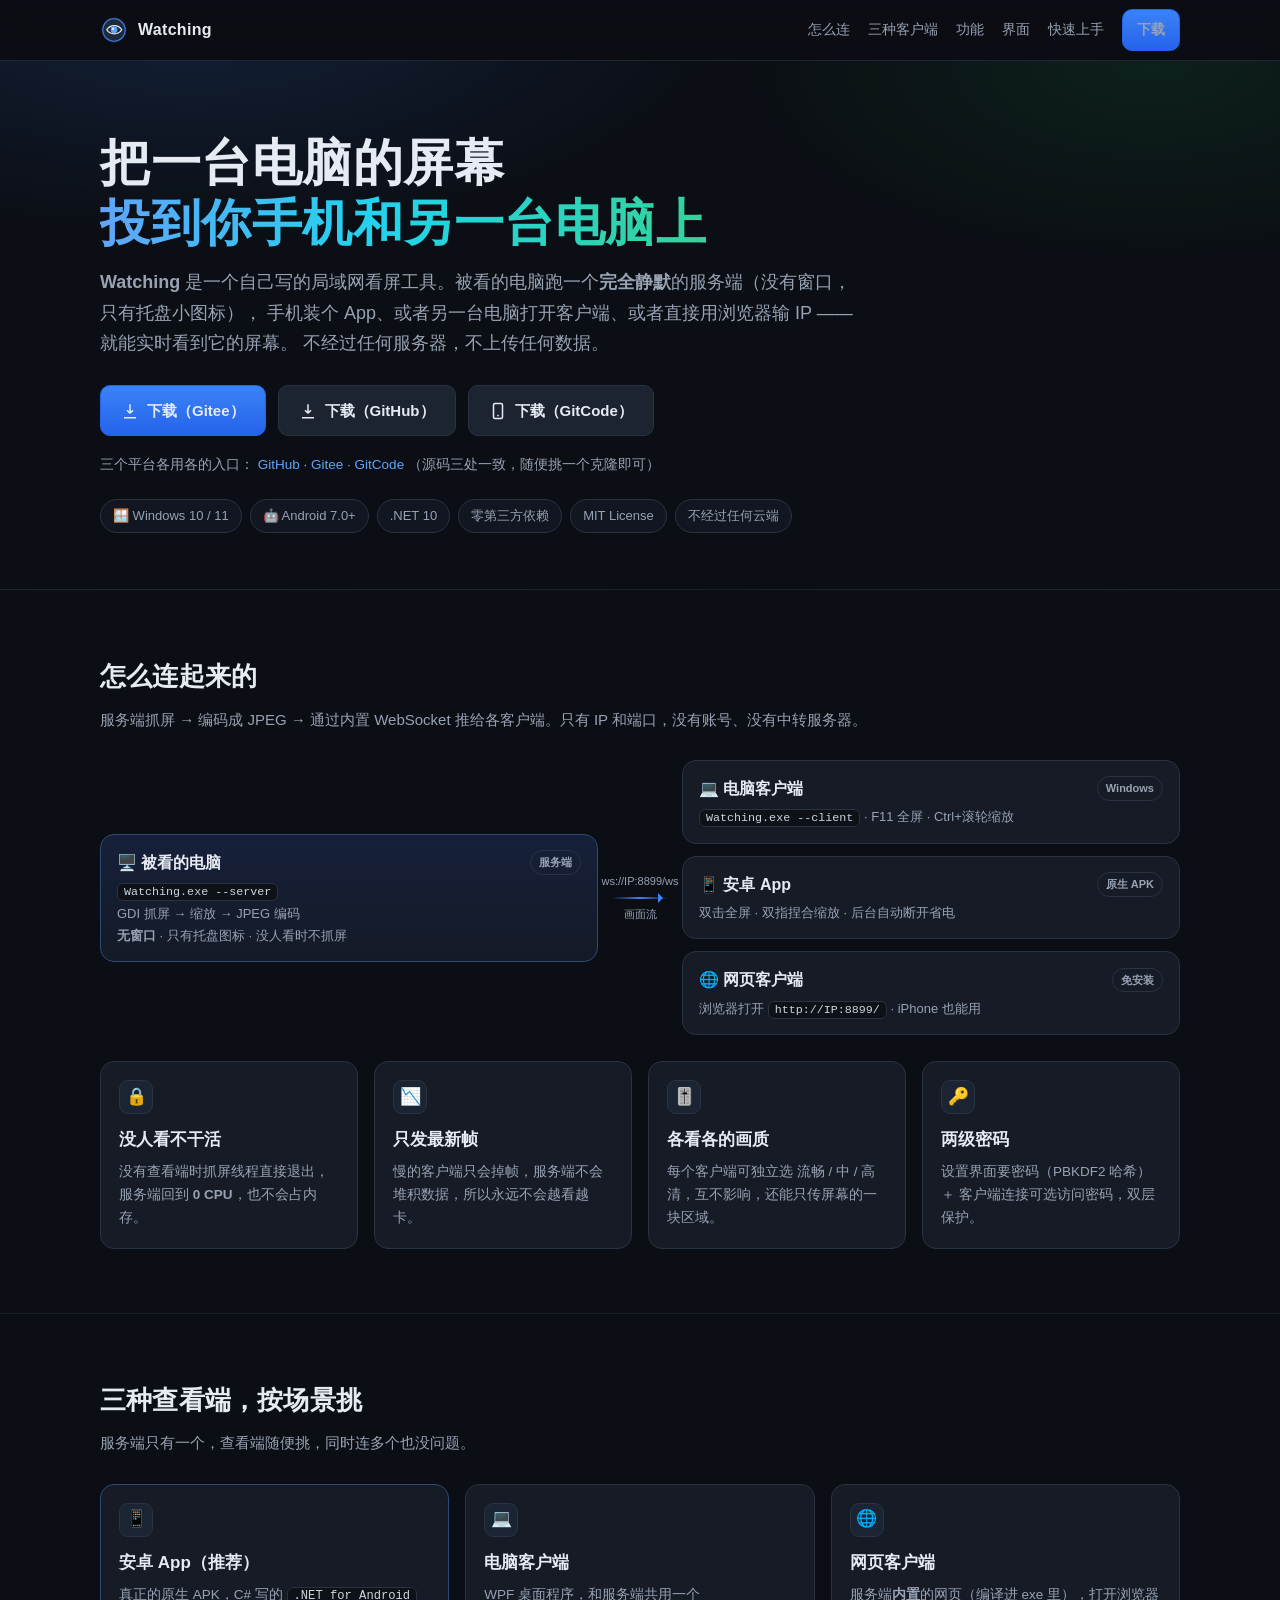
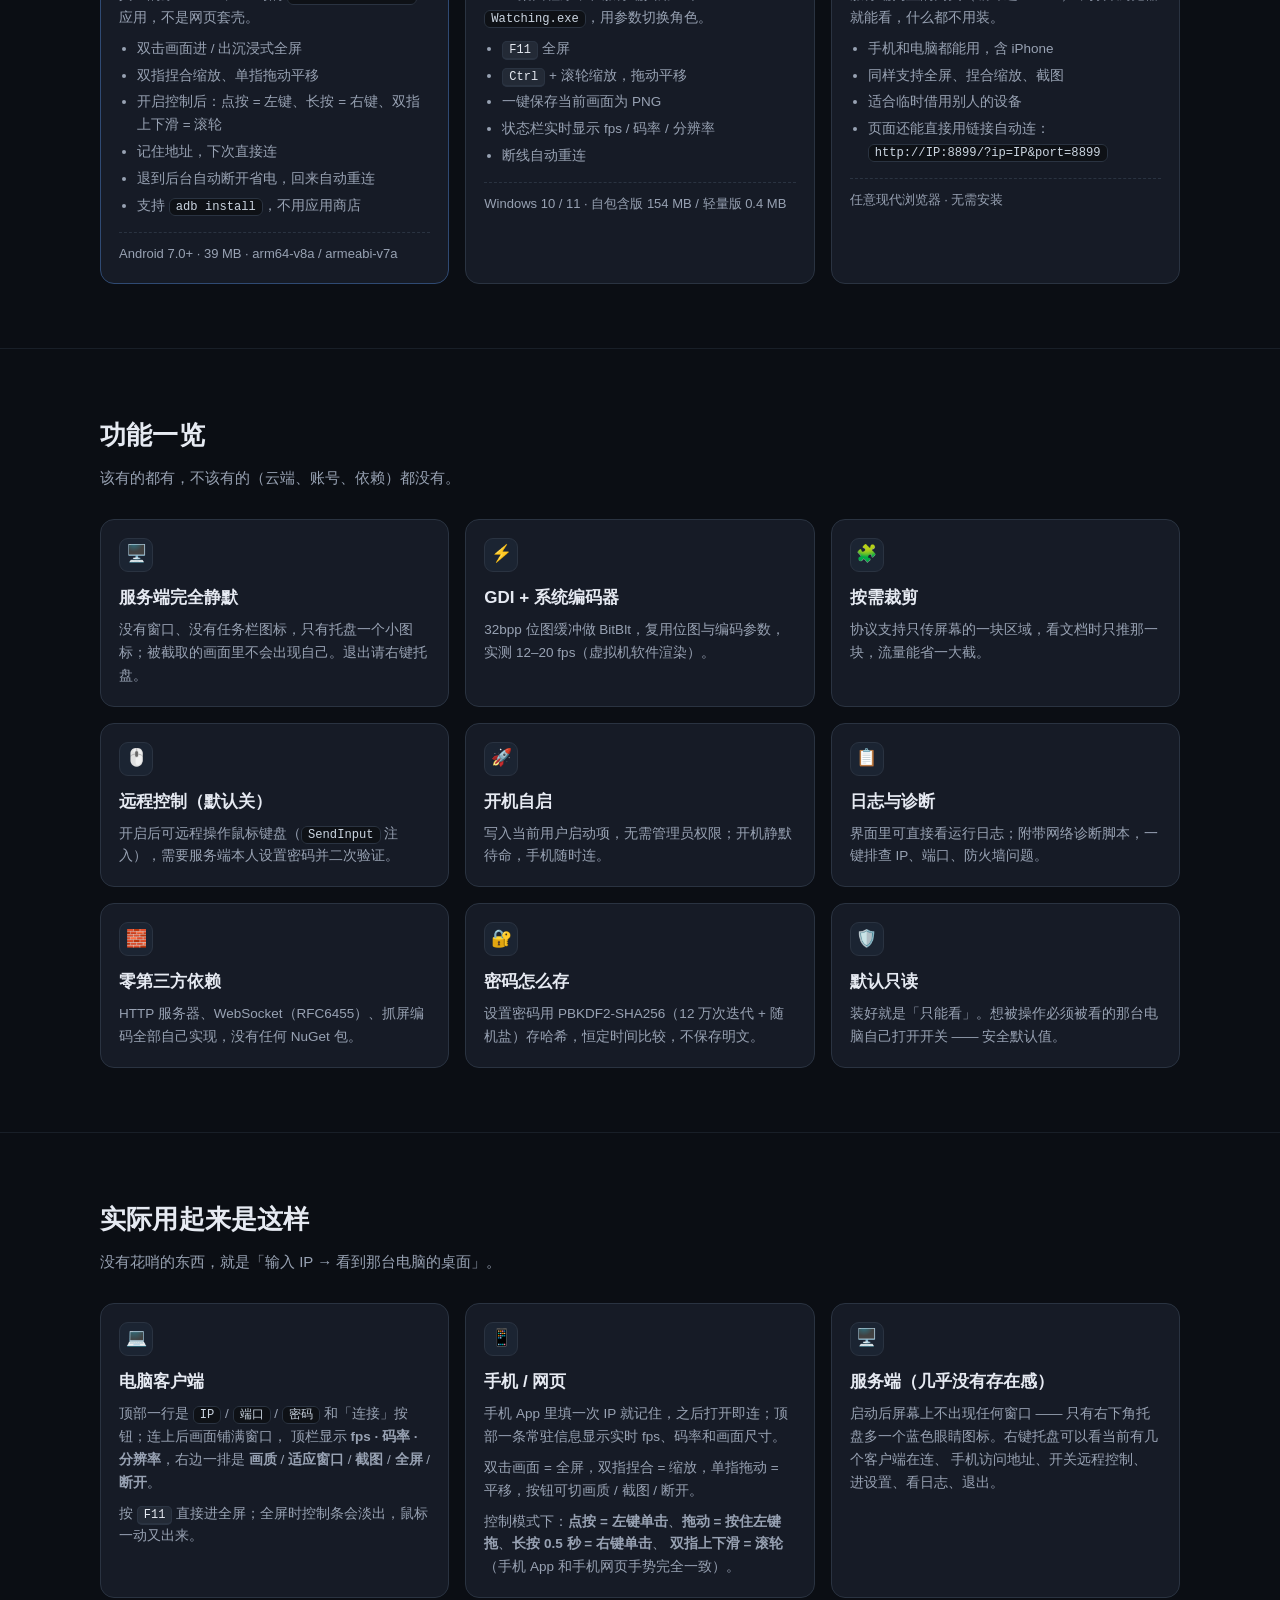
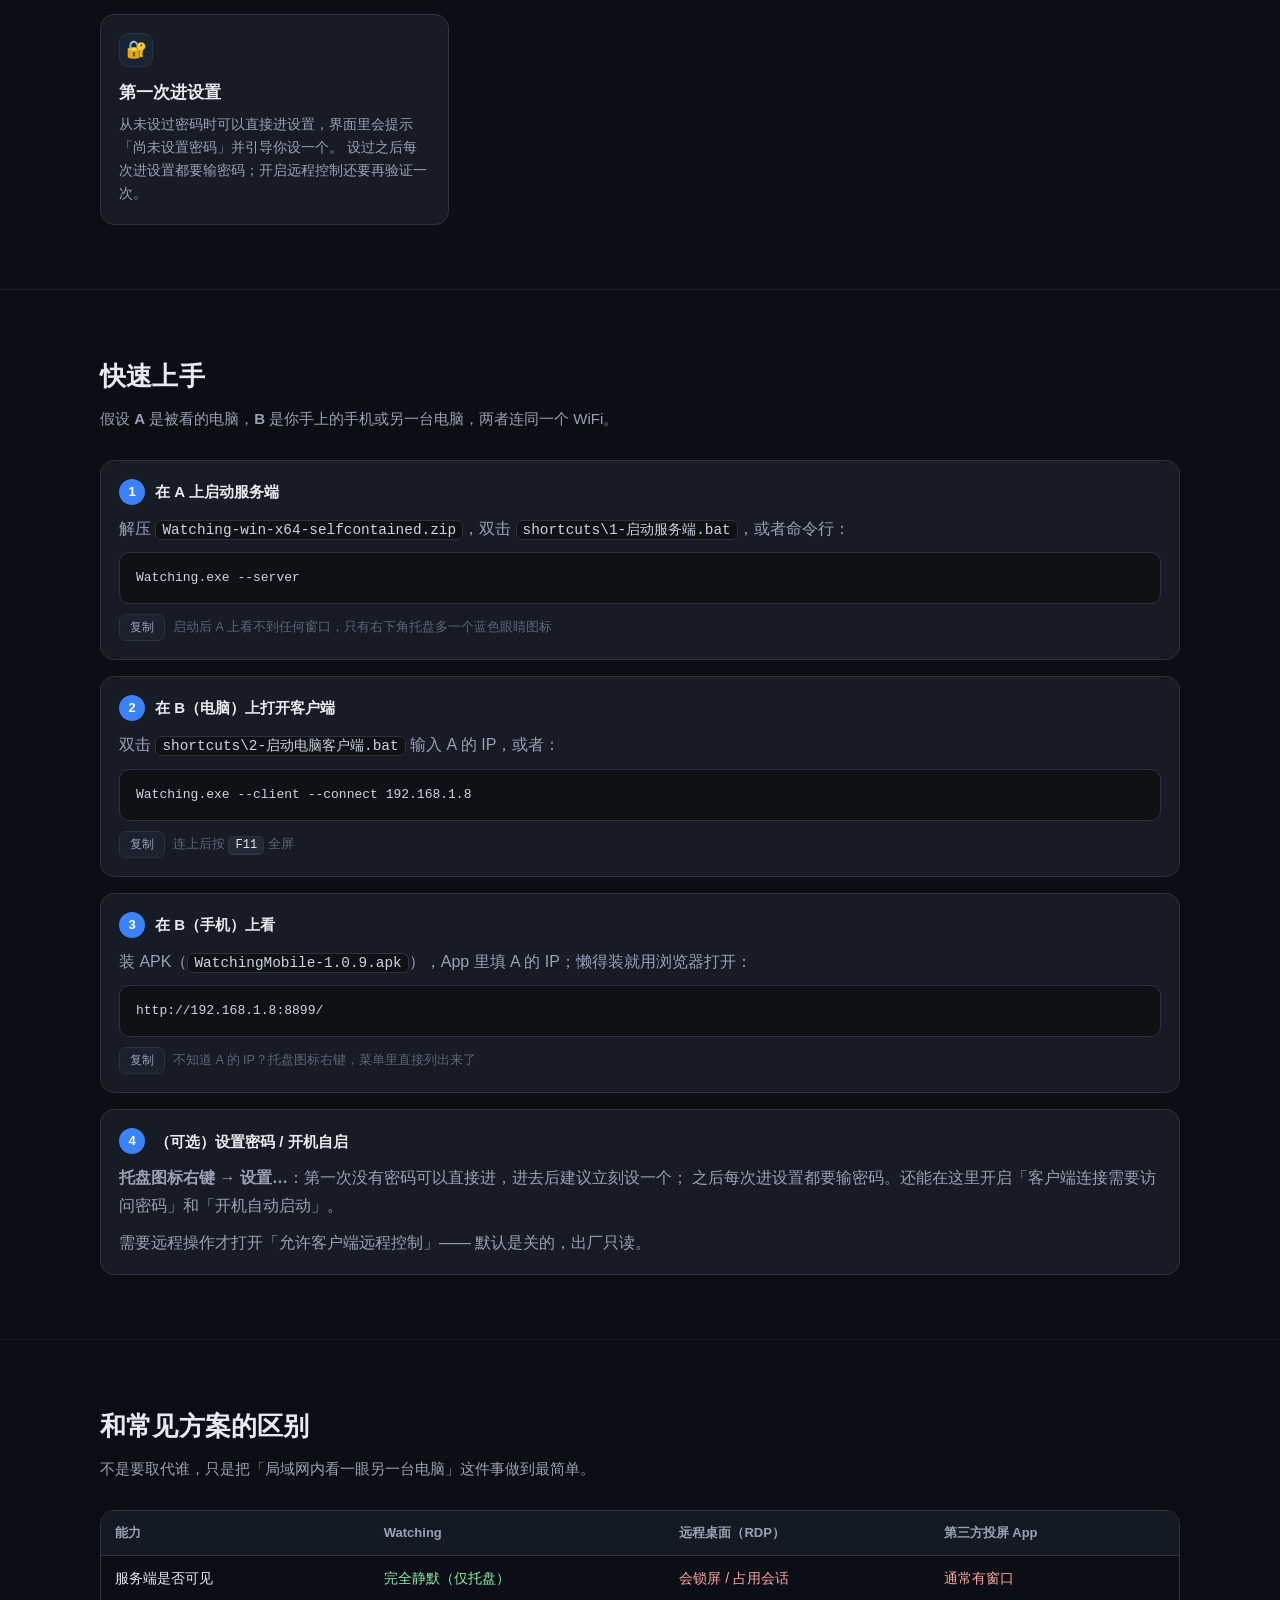
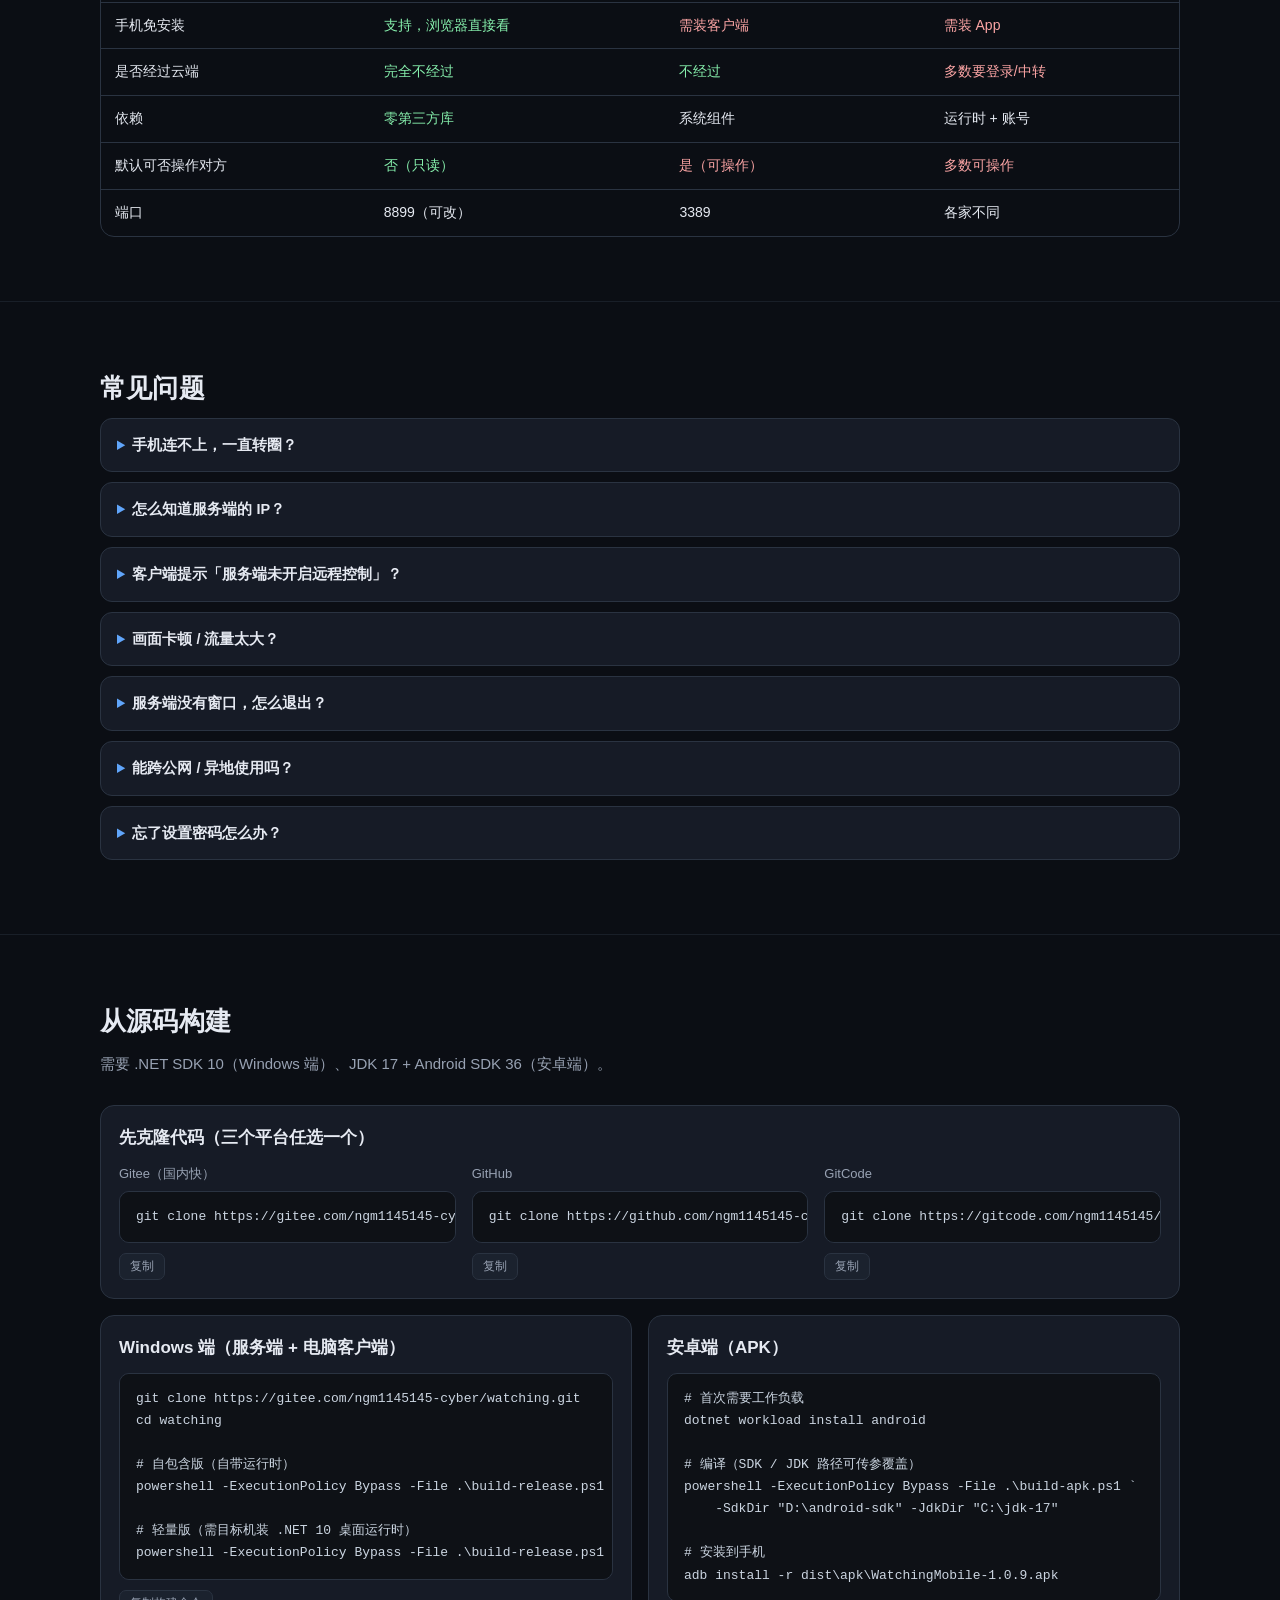
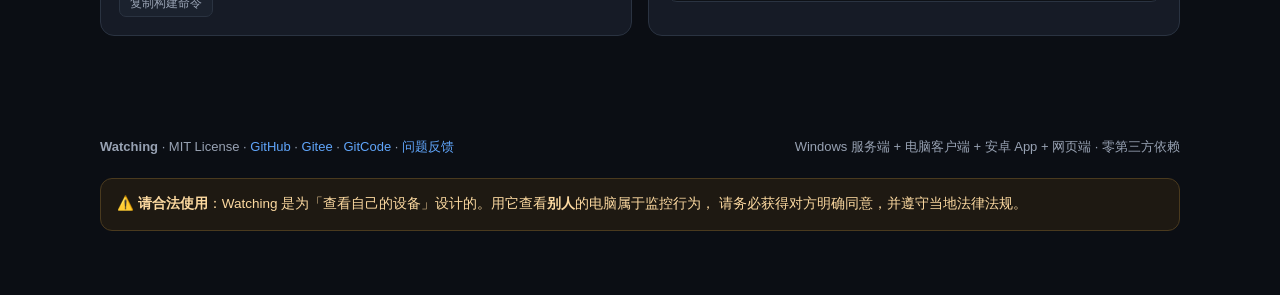
==== commit c20d33e4: "fix: 一轮代码审查修出来的 bug（黑屏、残影、按键、手势、卡顿），版本 1.0.9 用三路独立审查 + 真机链路测试做了一轮排查，只挑「真会出问题」的改。  服务端（画面对不对、连不连得上） -" ====
--- a/docs/index.html
+++ b/docs/index.html
@@ -410,7 +410,7 @@
 
       <div class="step">
         <div class="h"><span class="num"></span><b>在 B（手机）上看</b></div>
-        <p class="muted" style="margin:0 0 10px">装 APK（<code>WatchingMobile-1.0.8.apk</code>），App 里填 A 的 IP；懒得装就用浏览器打开：</p>
+        <p class="muted" style="margin:0 0 10px">装 APK（<code>WatchingMobile-1.0.9.apk</code>），App 里填 A 的 IP；懒得装就用浏览器打开：</p>
         <pre><code>http://192.168.1.8:8899/</code></pre>
         <div class="copybar"><button class="copybtn" data-copy="http://192.168.1.8:8899/">复制</button>
           <span class="kbd-hint">不知道 A 的 IP？托盘图标右键，菜单里直接列出来了</span></div>
@@ -556,7 +556,7 @@
     -SdkDir "D:\android-sdk" -JdkDir "C:\jdk-17"
 
 # 安装到手机
-adb install -r dist\apk\WatchingMobile-1.0.8.apk</code></pre>
+adb install -r dist\apk\WatchingMobile-1.0.9.apk</code></pre>
       </div>
     </div>
   </div>
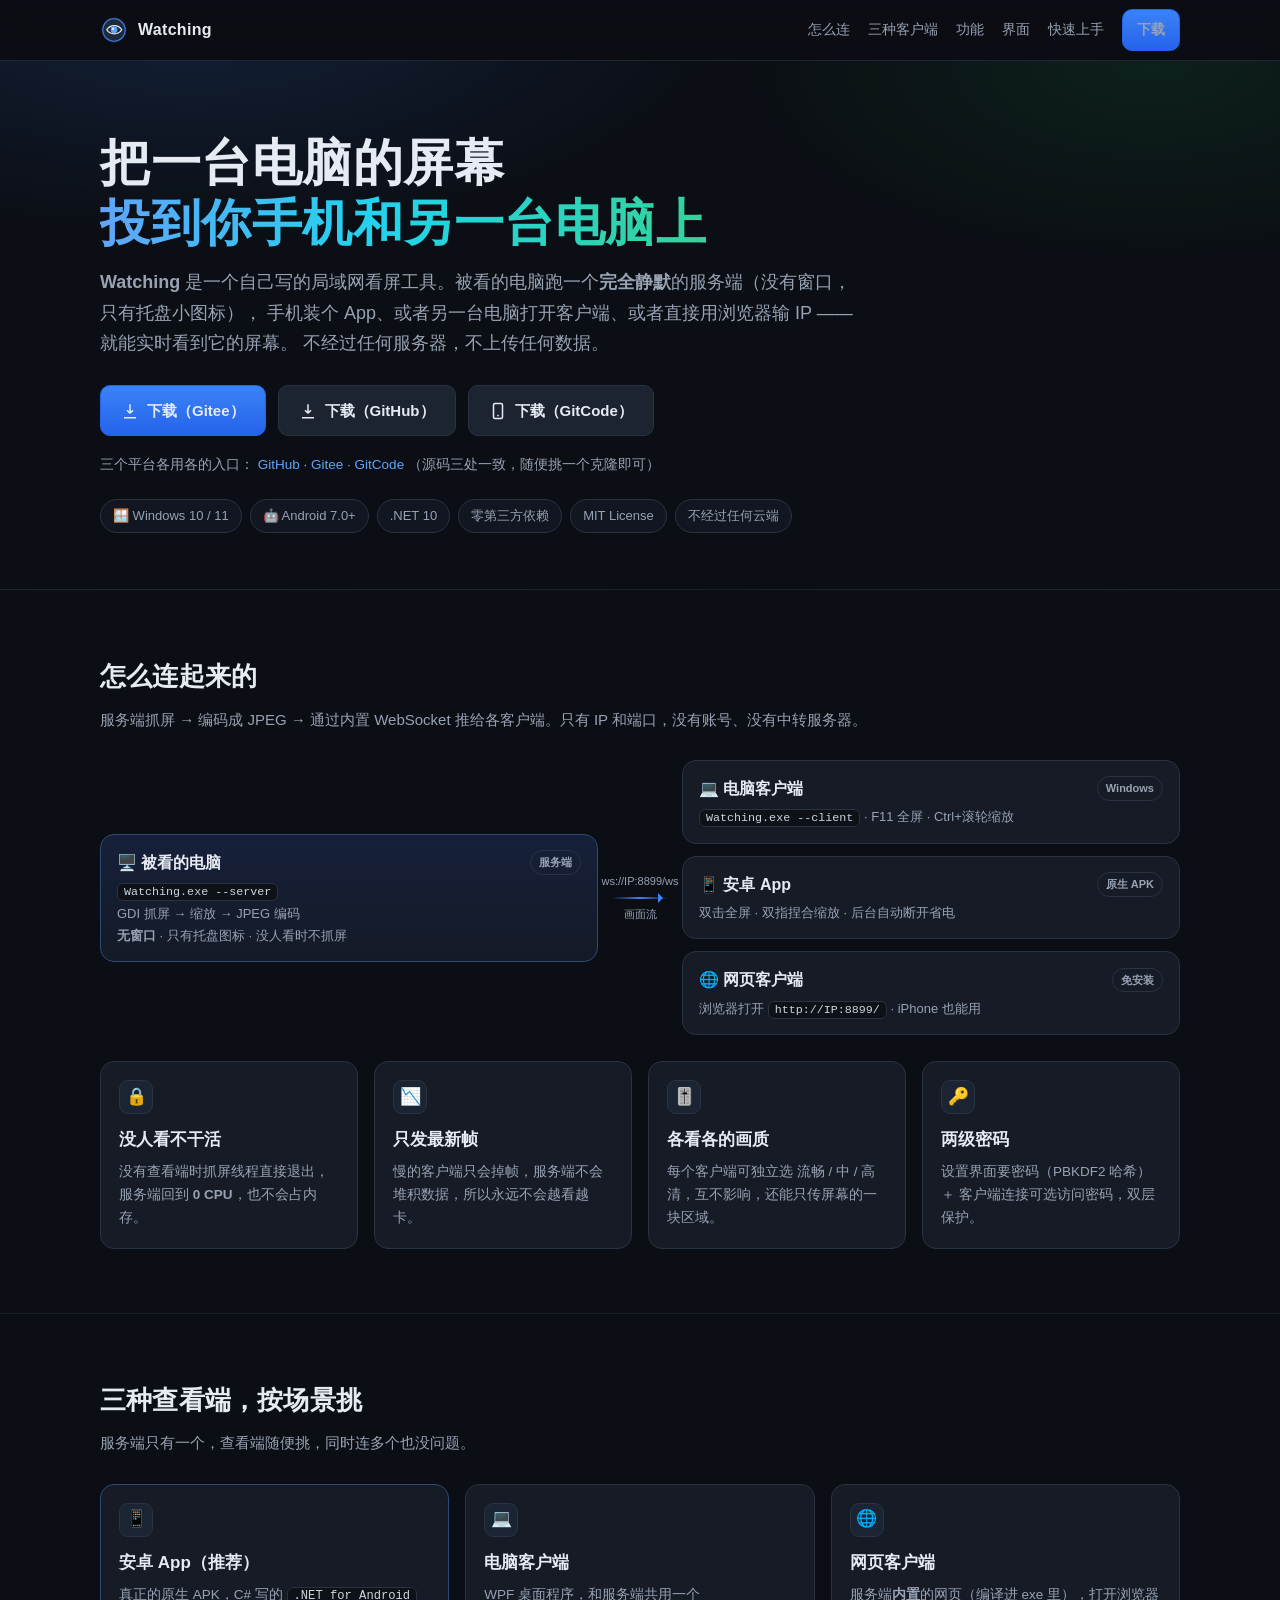
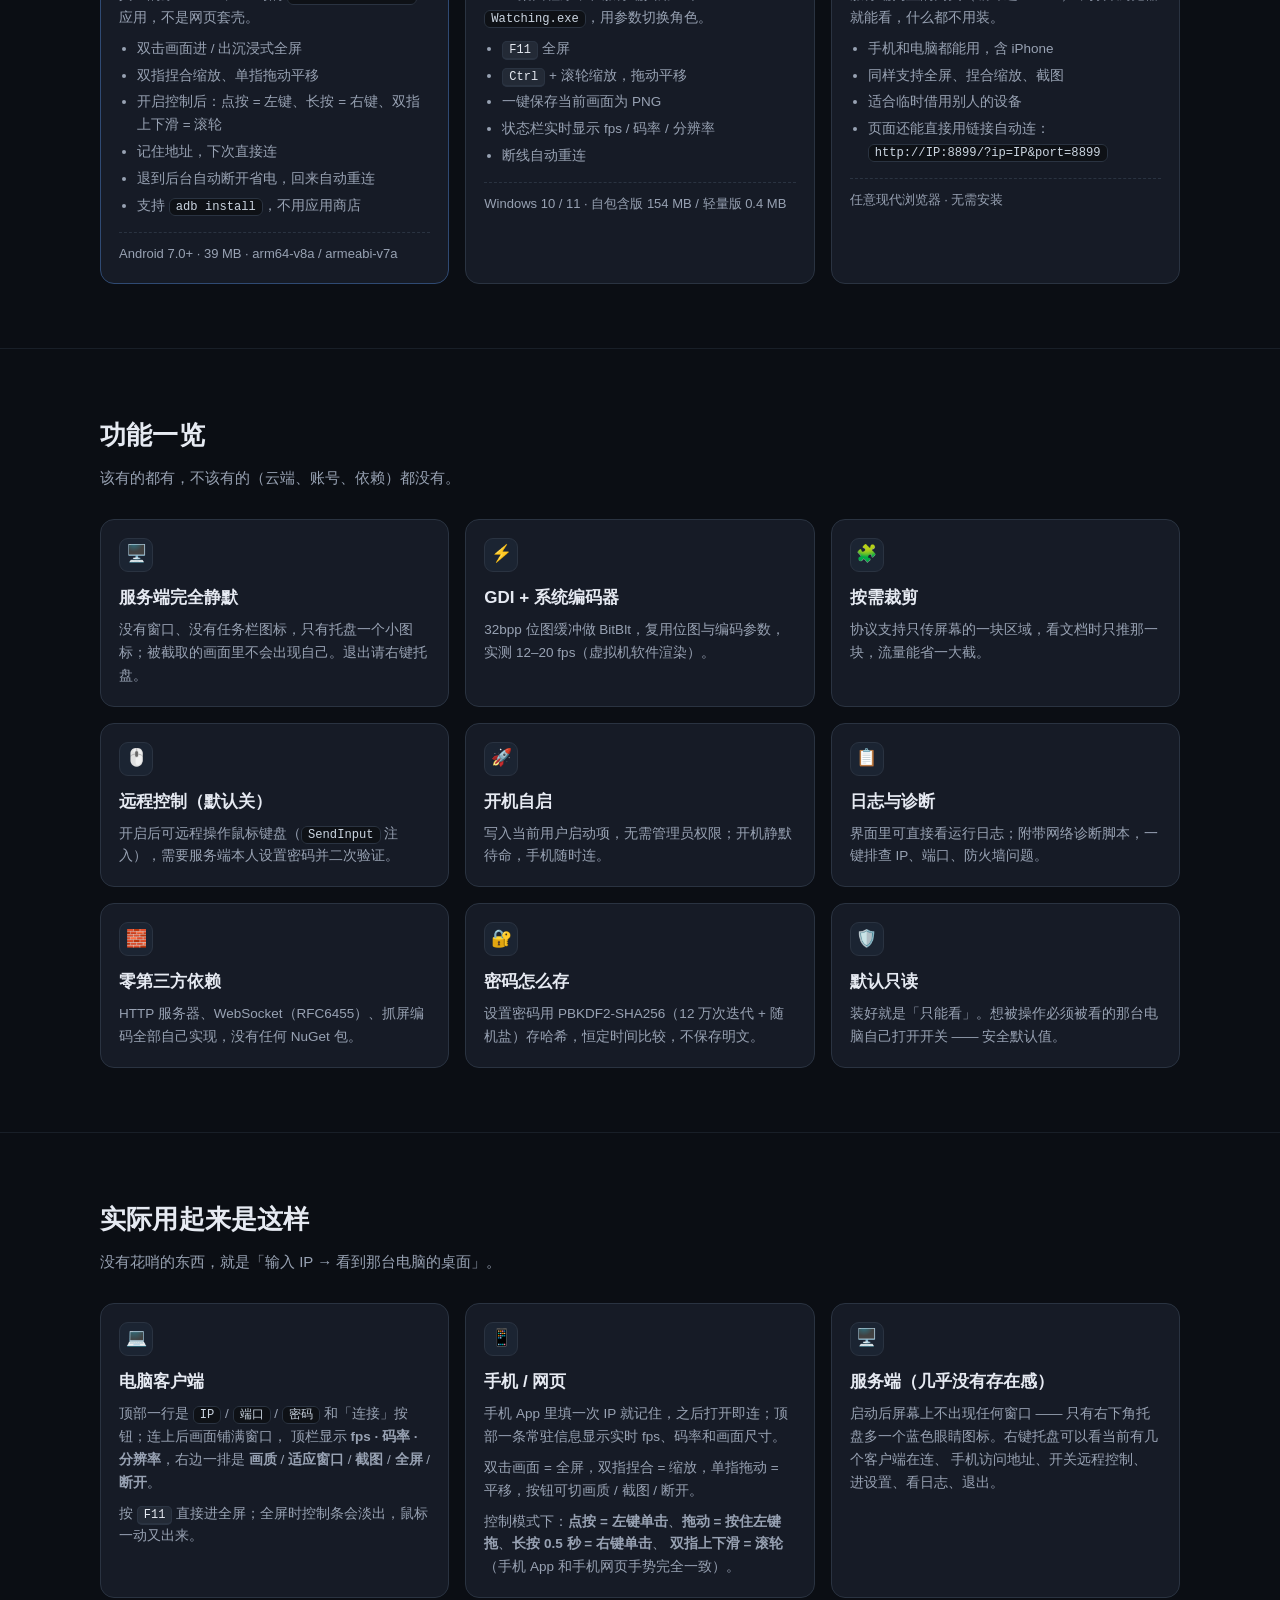
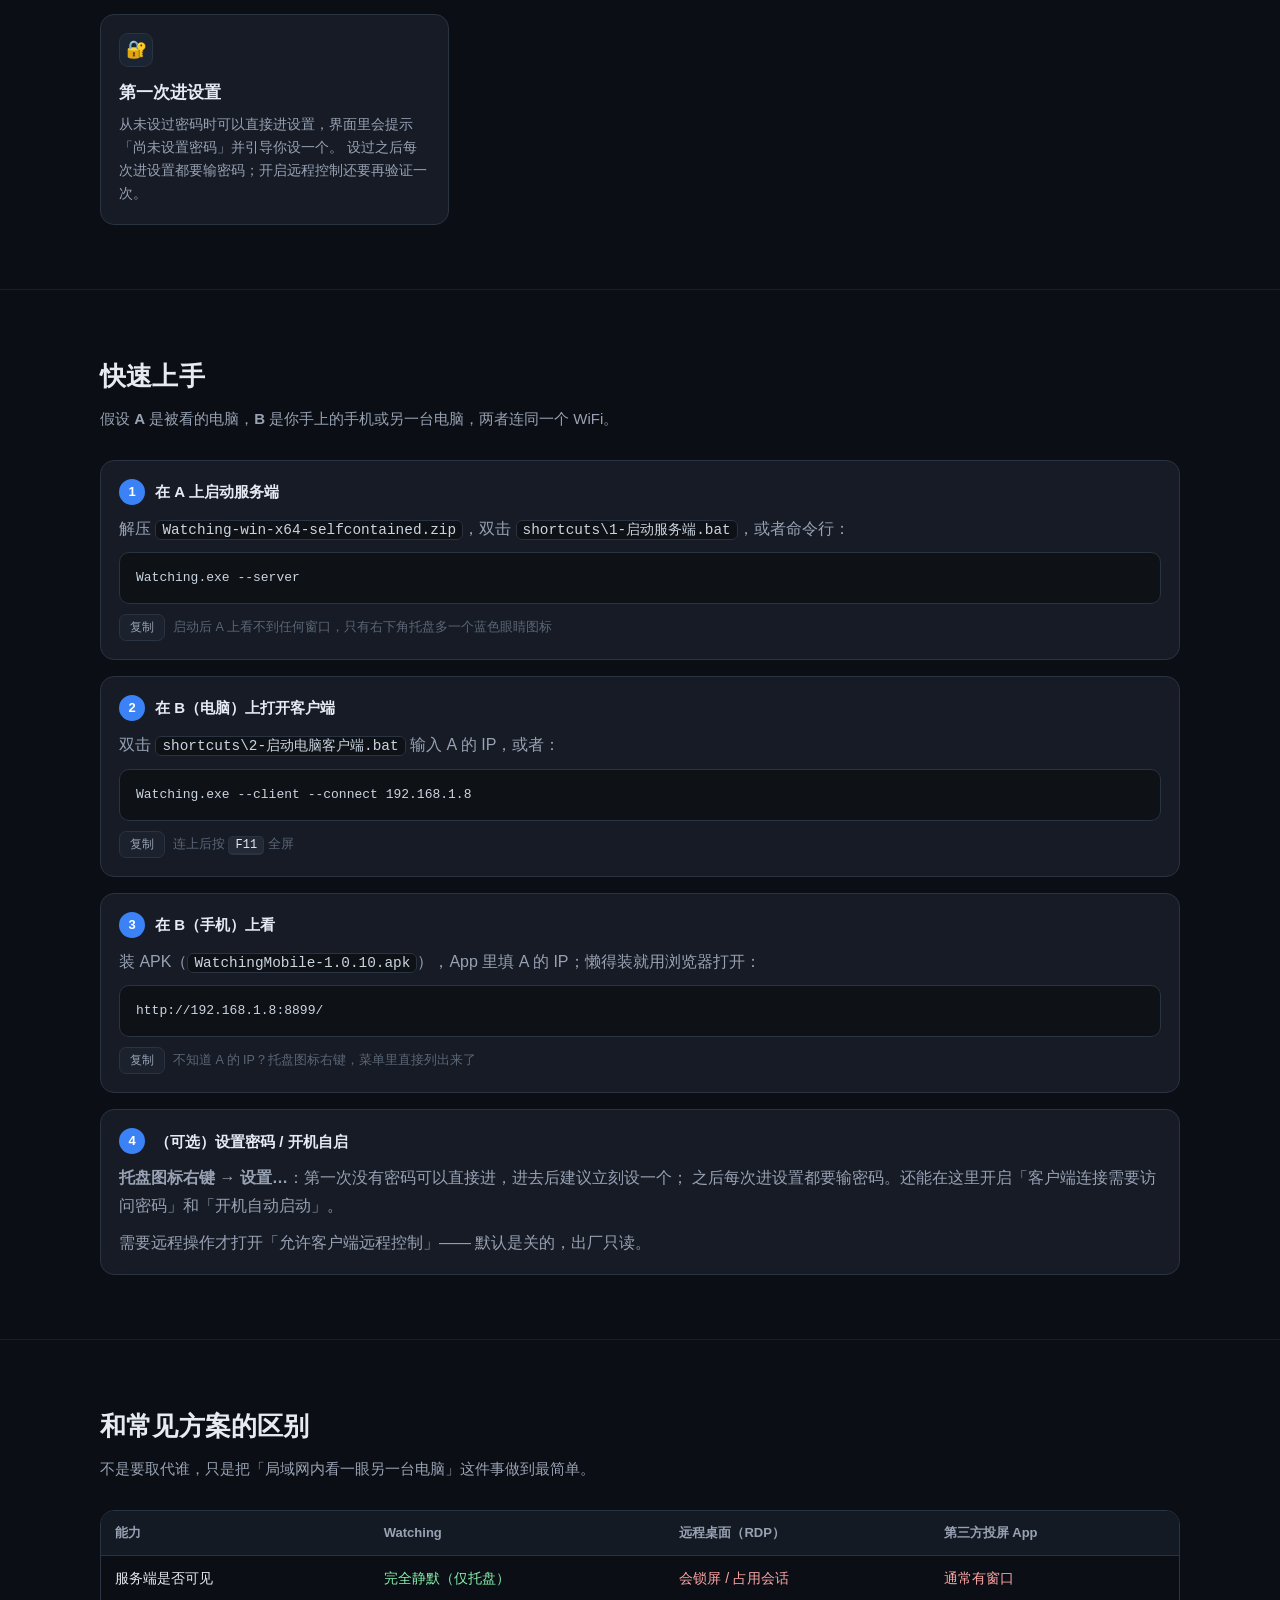
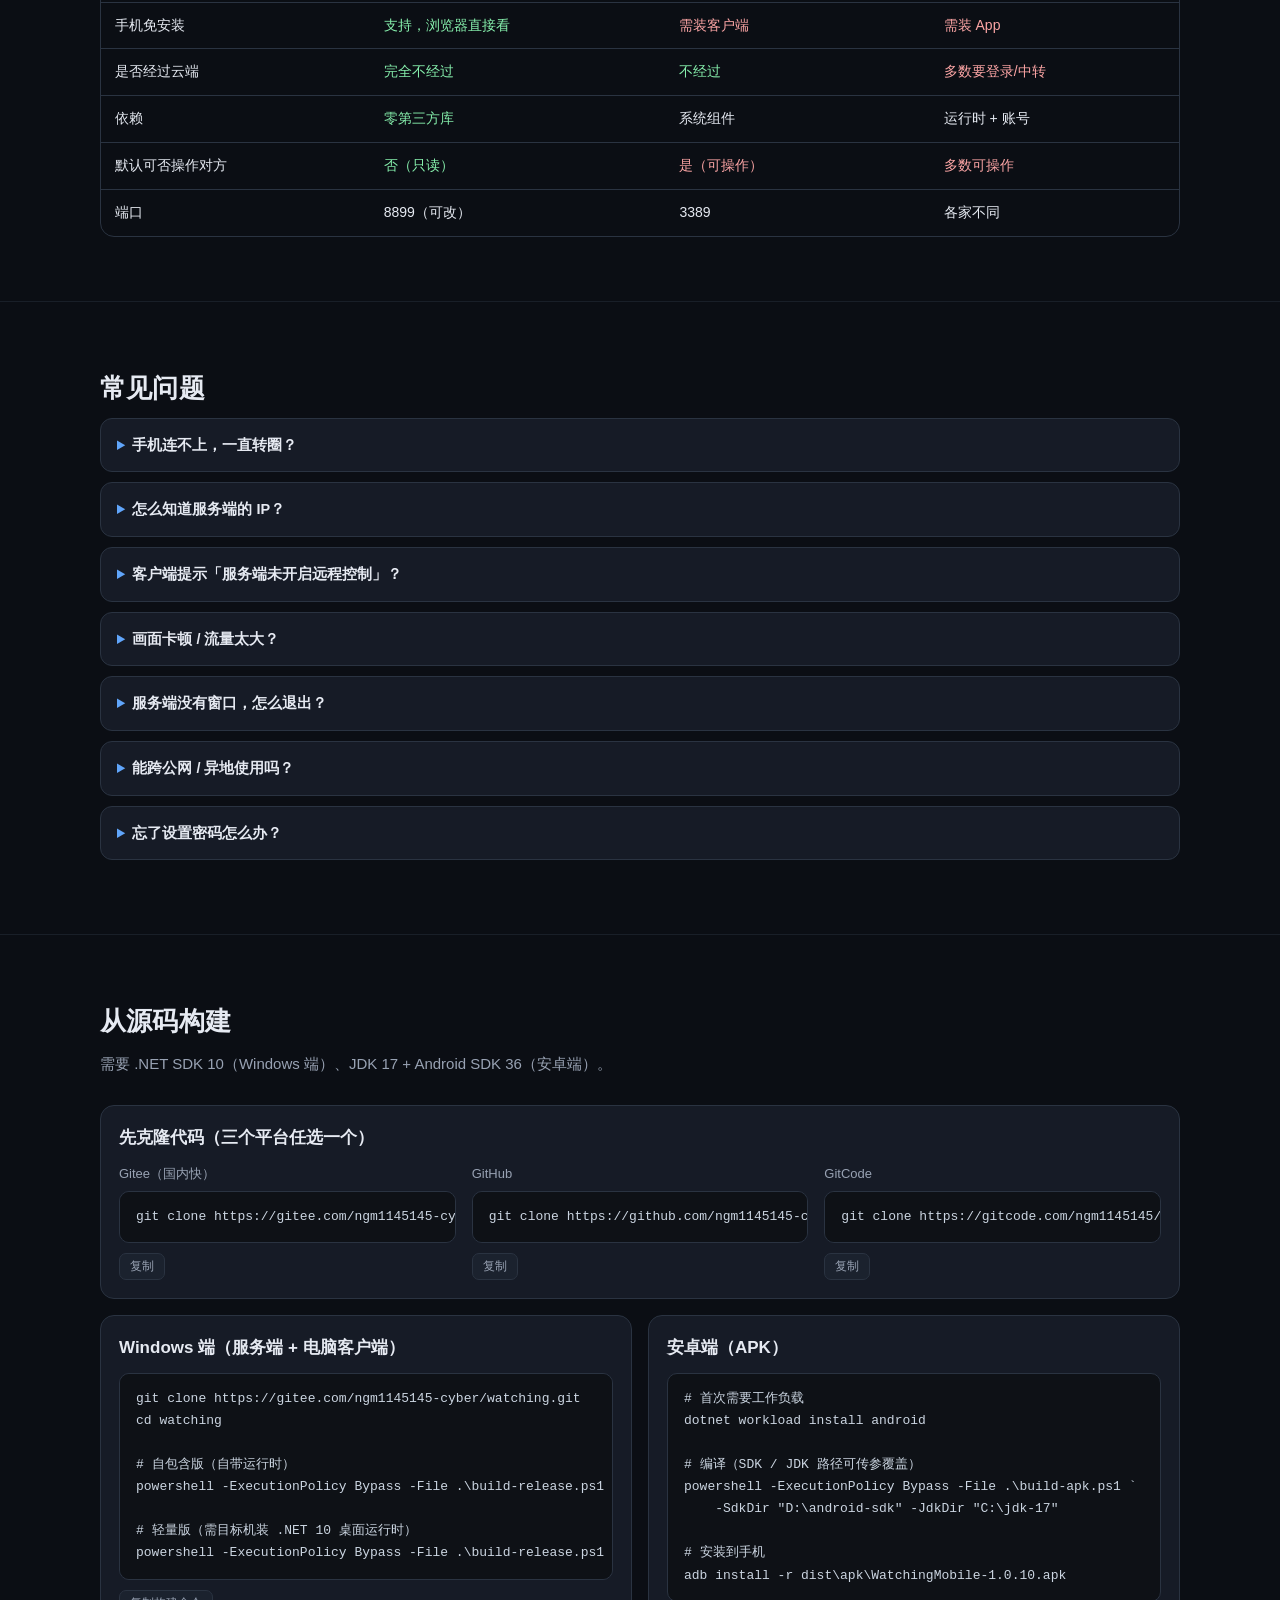
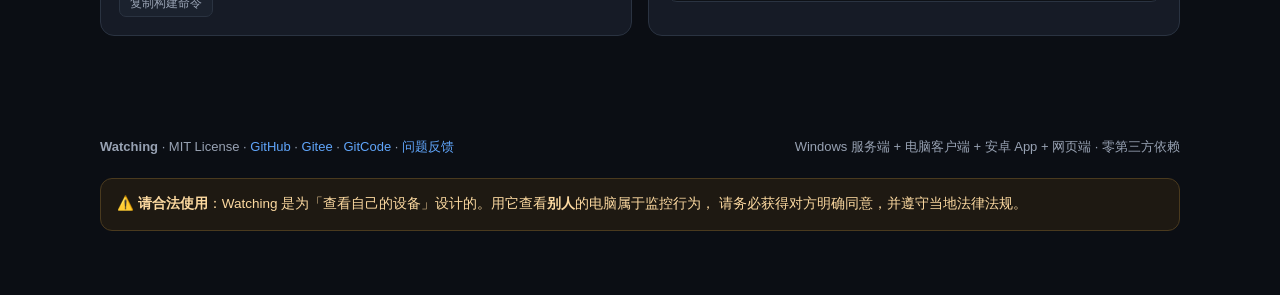
==== commit f18c9bf9: "fix(server): 修掉「连上黑屏」的根因——整帧被后来的增量顶掉，版本 1.0.10 1.0.9 里我以为已经修好了黑屏，结果自己写回归测试一测还有 1/10~1/20 轮复发， 于是继续挖，" ====
--- a/docs/index.html
+++ b/docs/index.html
@@ -410,7 +410,7 @@
 
       <div class="step">
         <div class="h"><span class="num"></span><b>在 B（手机）上看</b></div>
-        <p class="muted" style="margin:0 0 10px">装 APK（<code>WatchingMobile-1.0.9.apk</code>），App 里填 A 的 IP；懒得装就用浏览器打开：</p>
+        <p class="muted" style="margin:0 0 10px">装 APK（<code>WatchingMobile-1.0.10.apk</code>），App 里填 A 的 IP；懒得装就用浏览器打开：</p>
         <pre><code>http://192.168.1.8:8899/</code></pre>
         <div class="copybar"><button class="copybtn" data-copy="http://192.168.1.8:8899/">复制</button>
           <span class="kbd-hint">不知道 A 的 IP？托盘图标右键，菜单里直接列出来了</span></div>
@@ -556,7 +556,7 @@
     -SdkDir "D:\android-sdk" -JdkDir "C:\jdk-17"
 
 # 安装到手机
-adb install -r dist\apk\WatchingMobile-1.0.9.apk</code></pre>
+adb install -r dist\apk\WatchingMobile-1.0.10.apk</code></pre>
       </div>
     </div>
   </div>
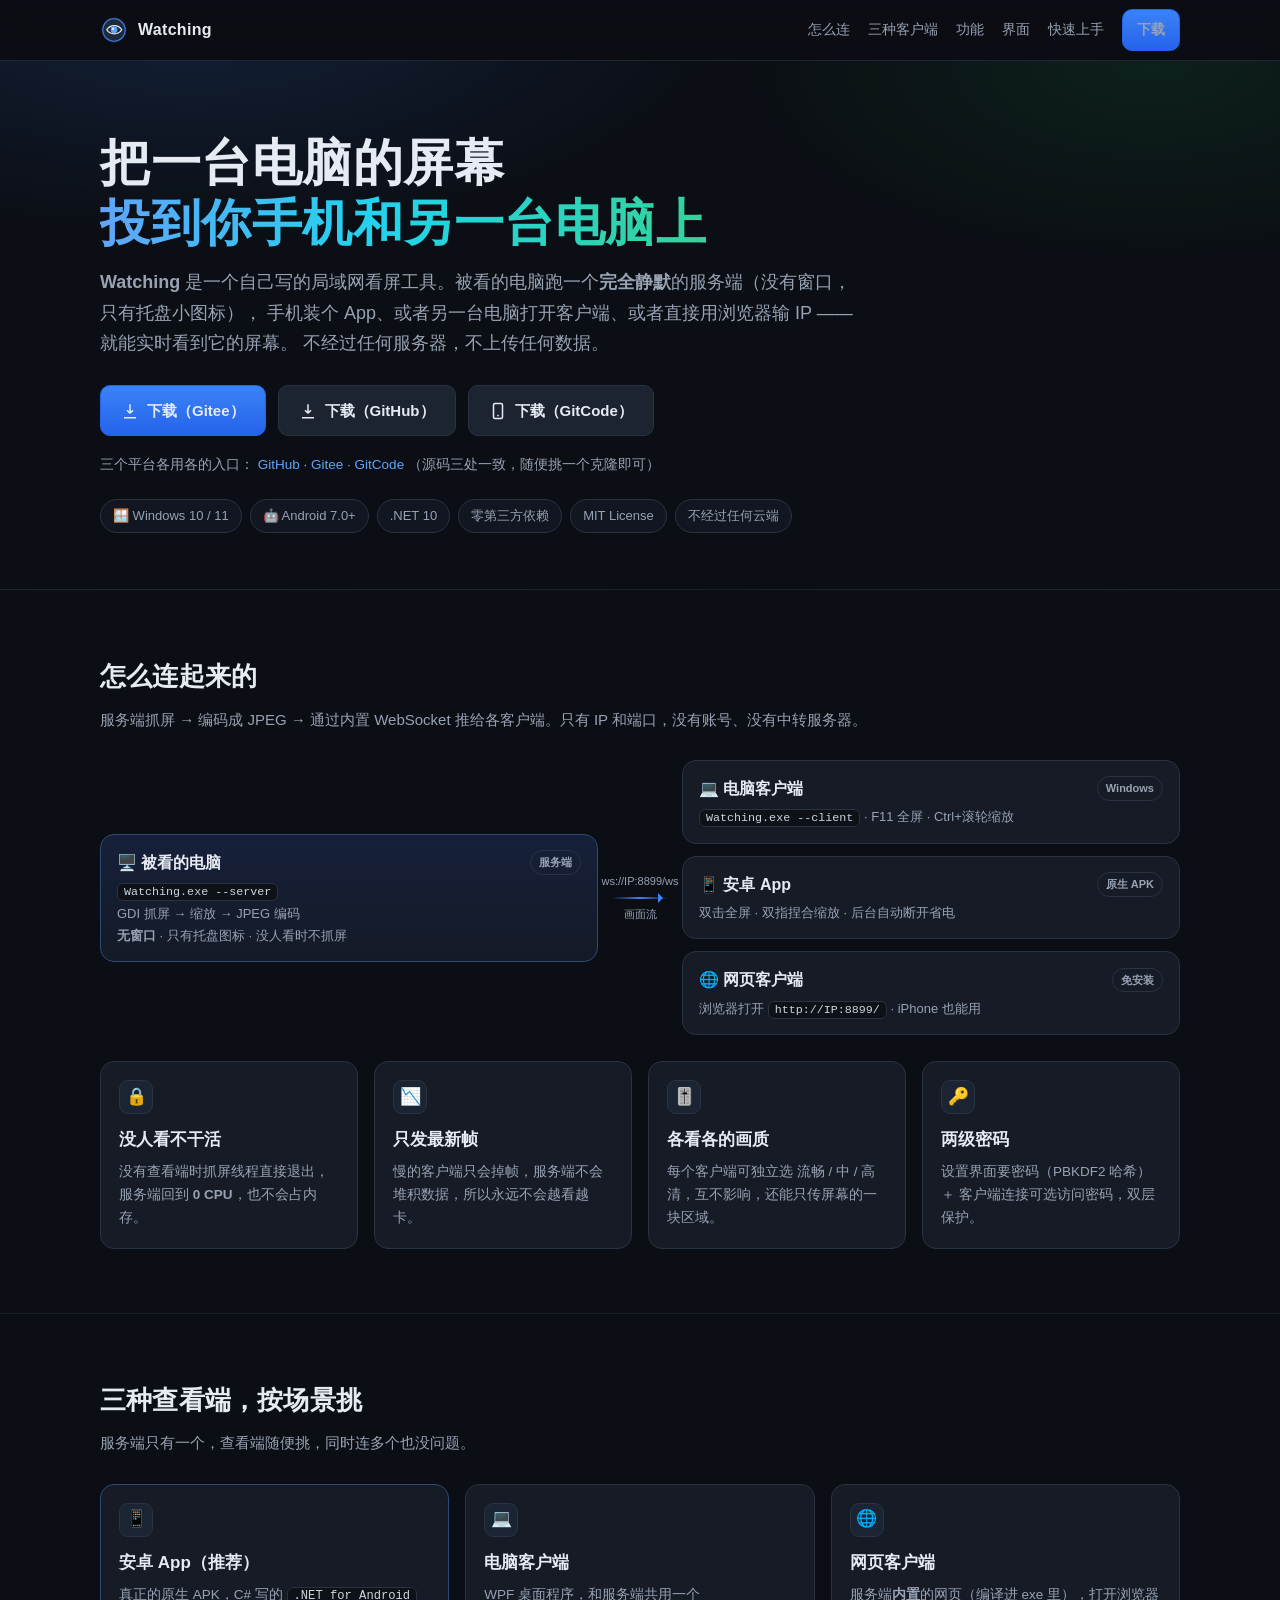
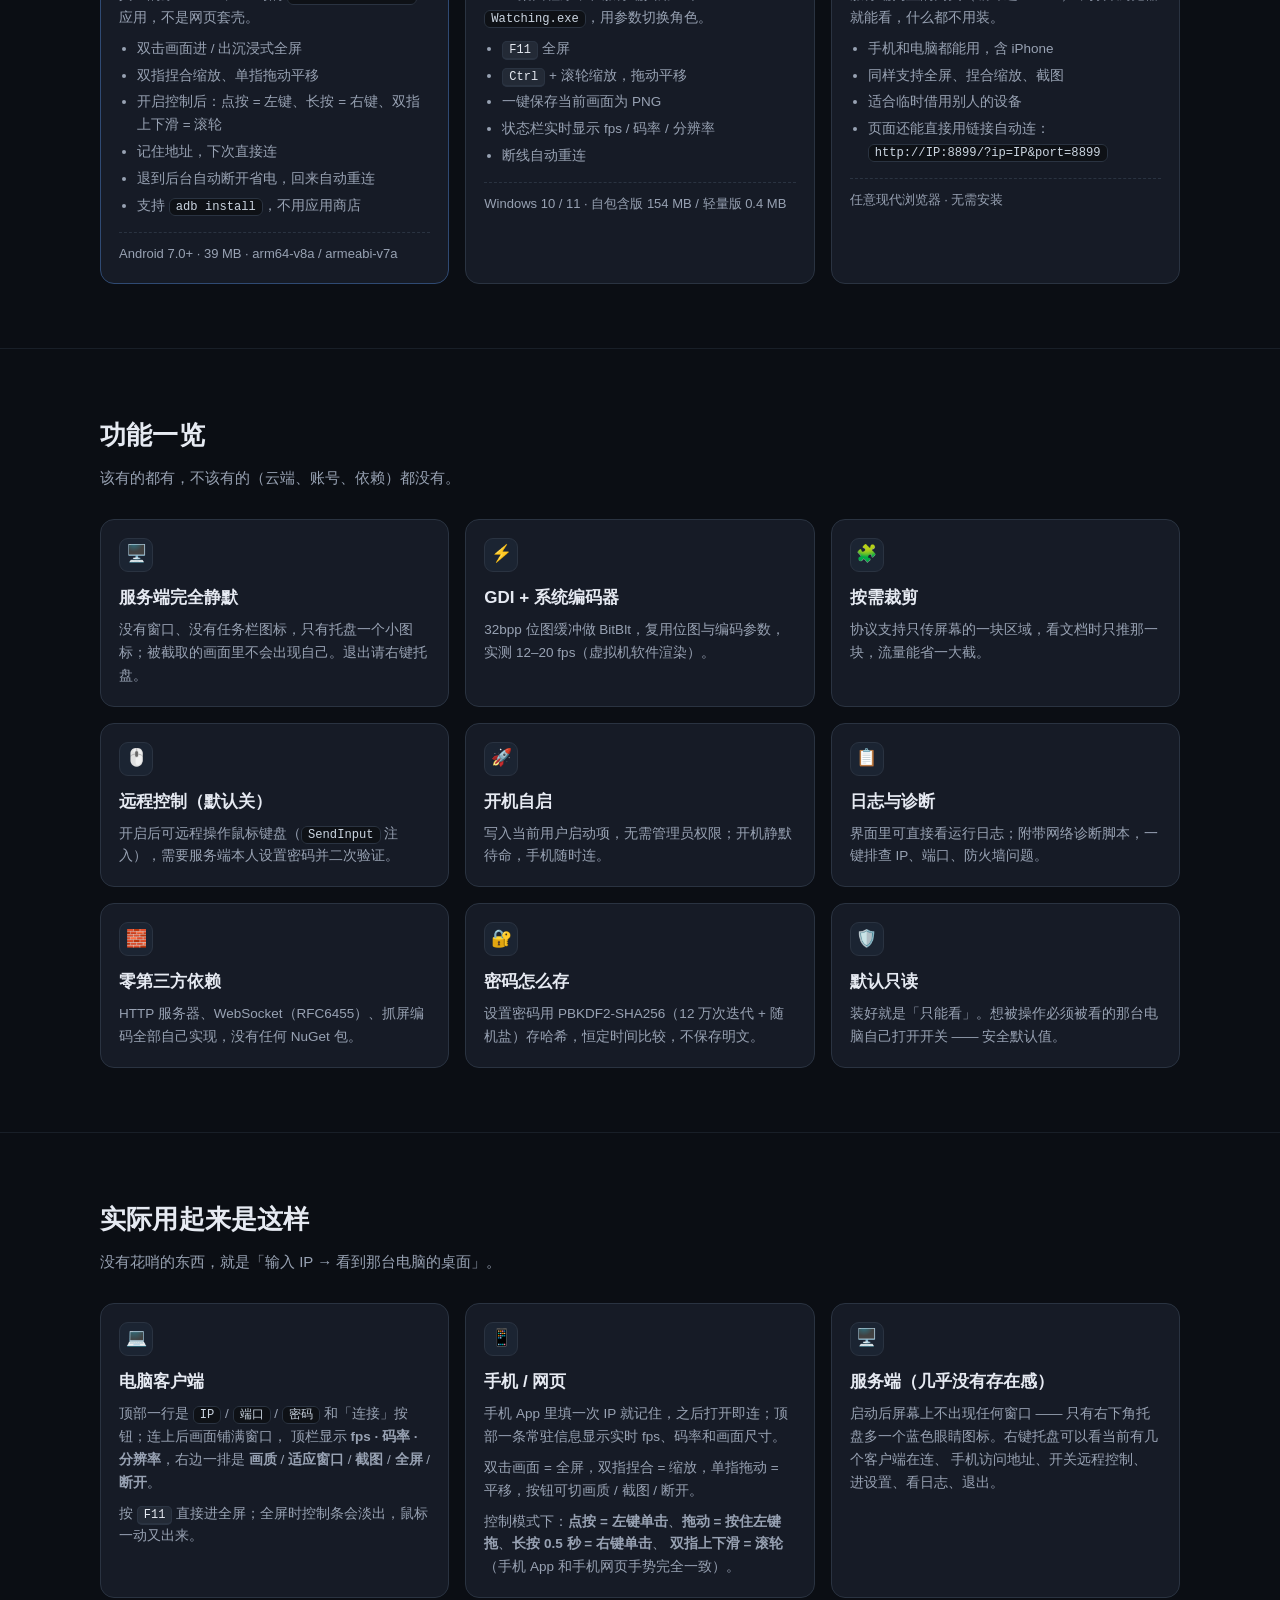
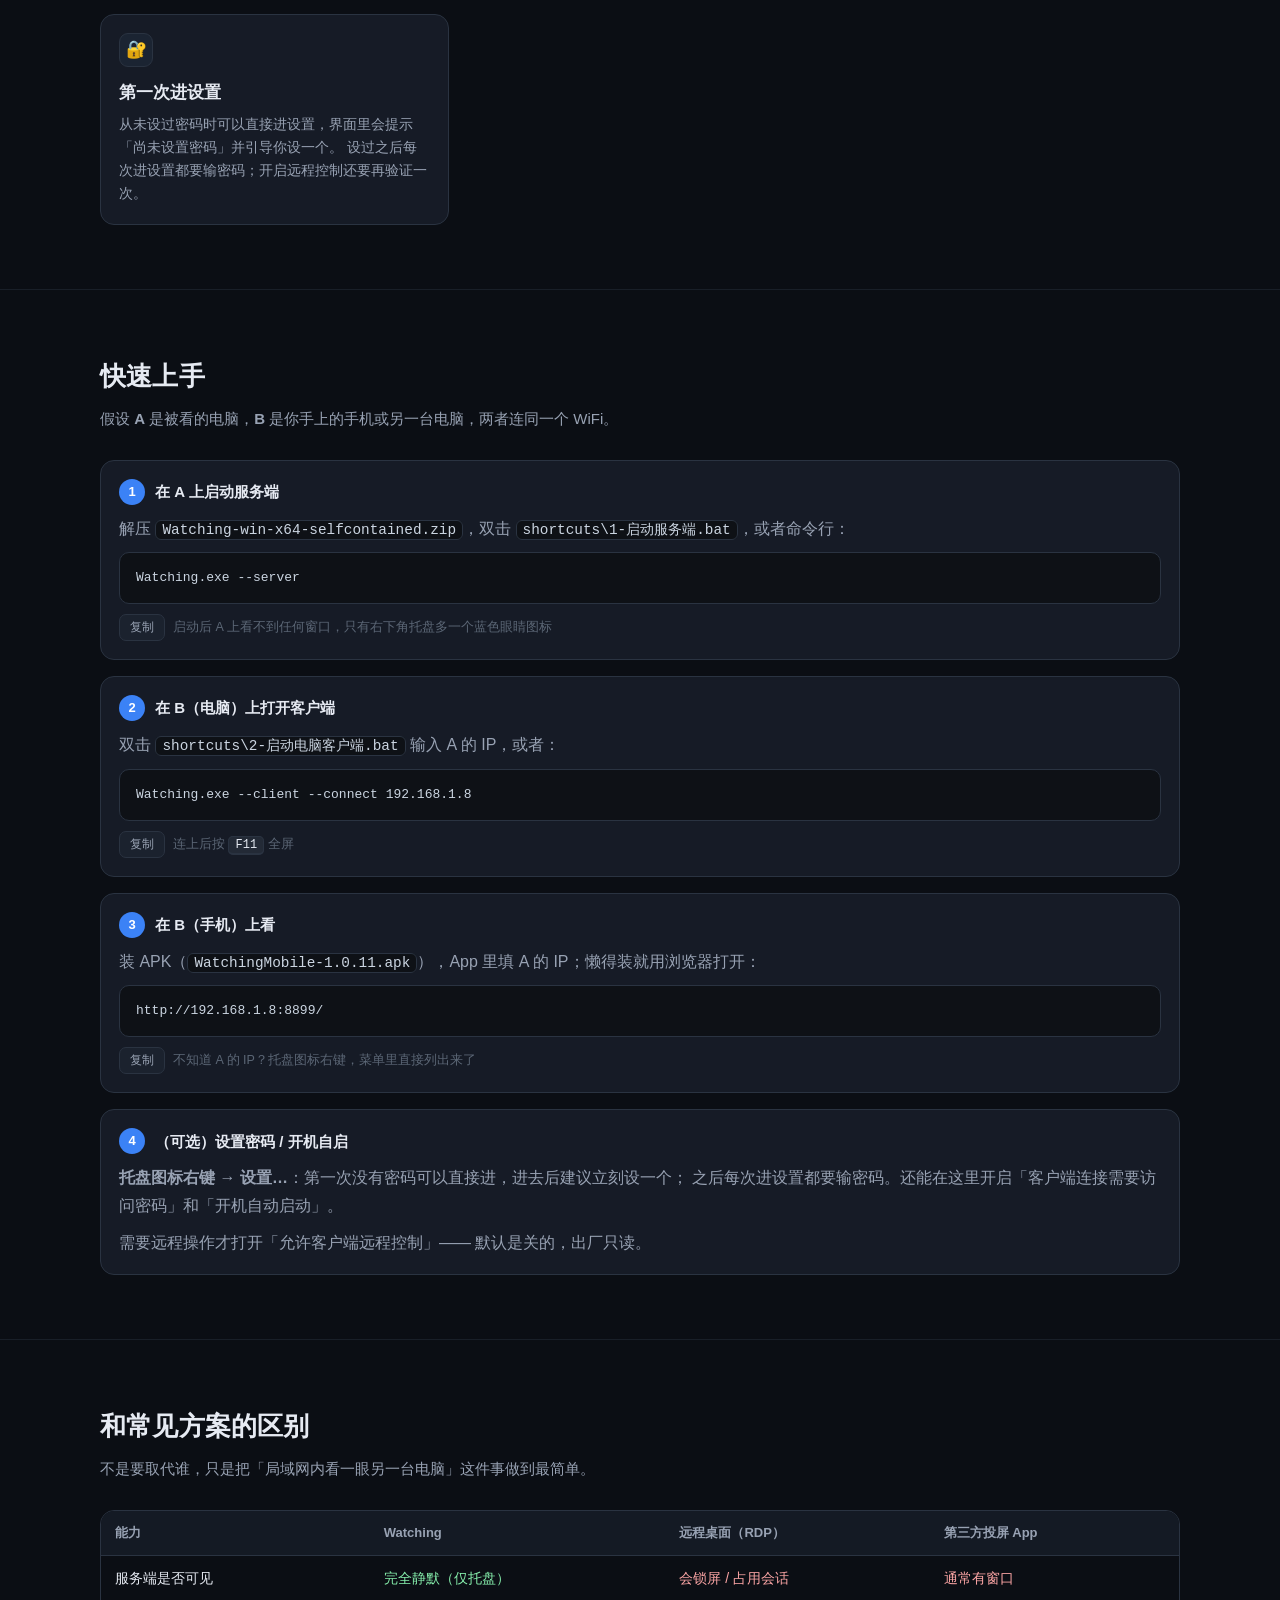
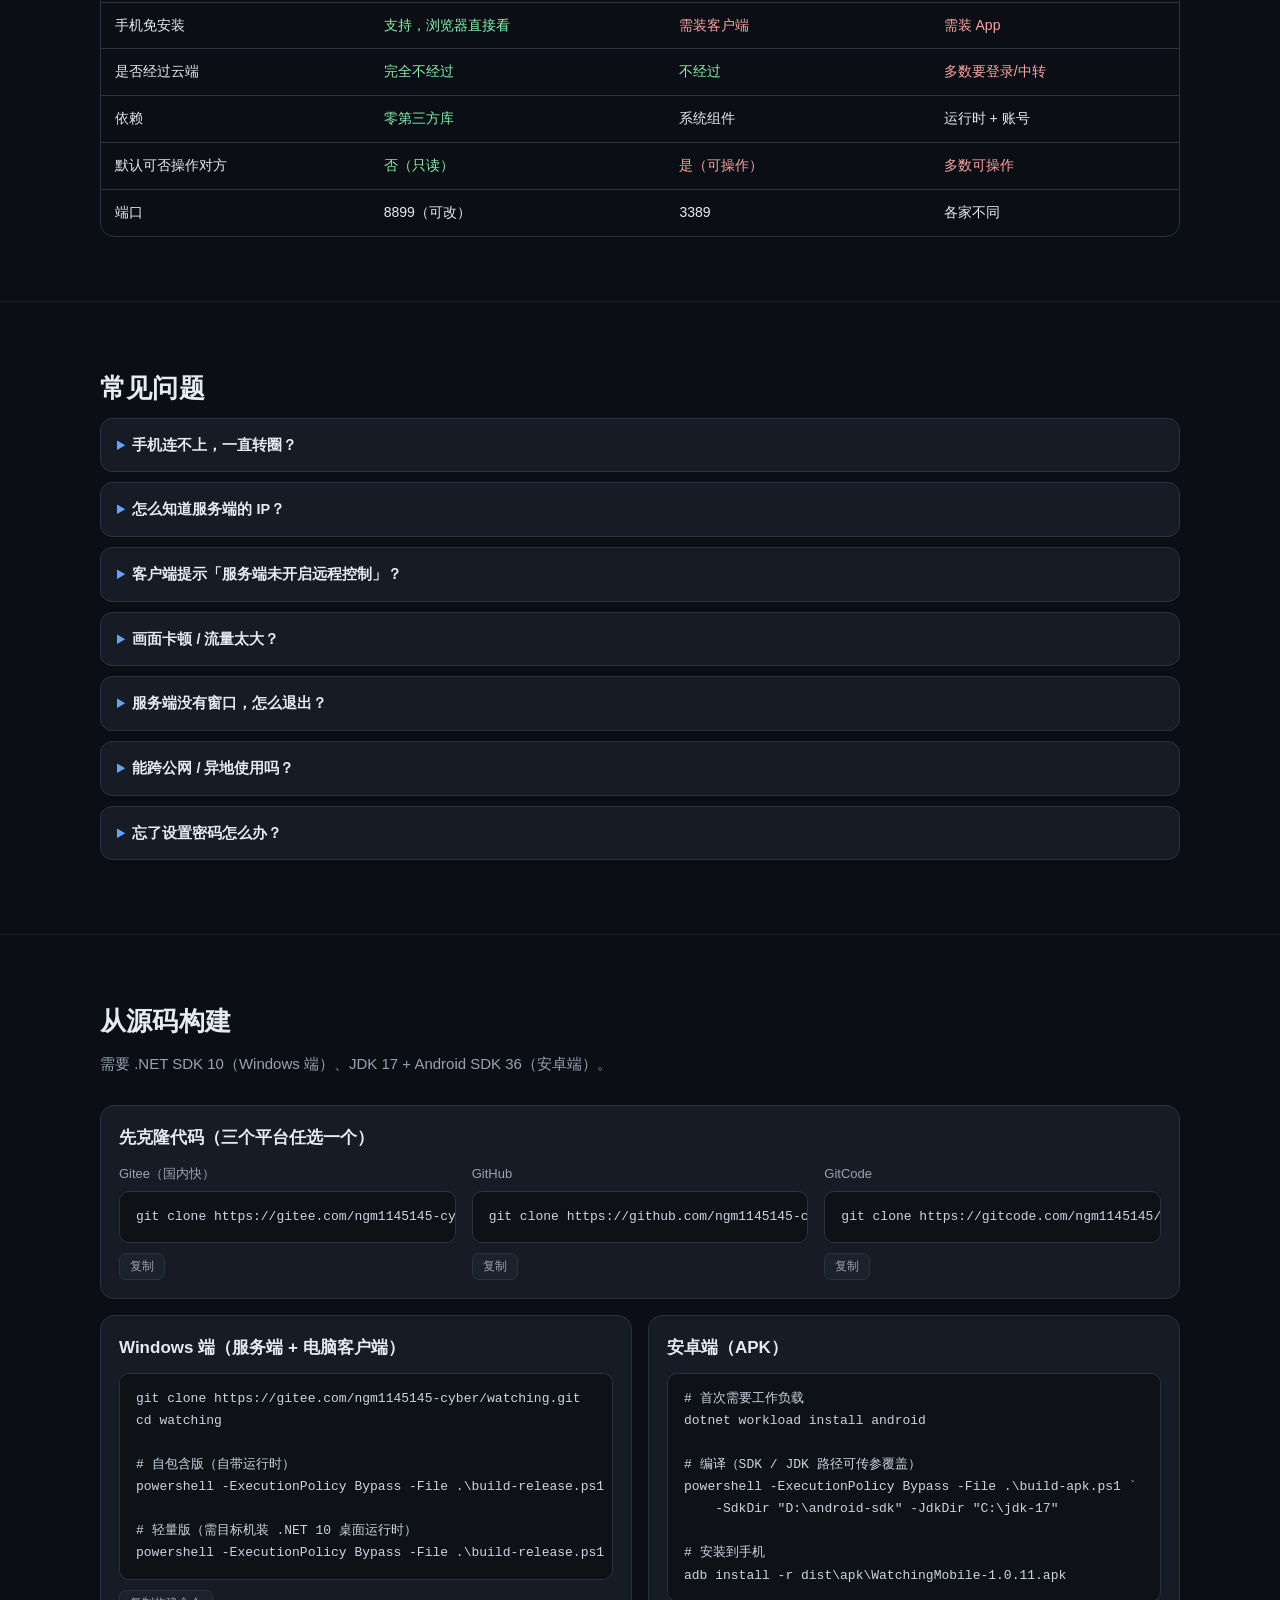
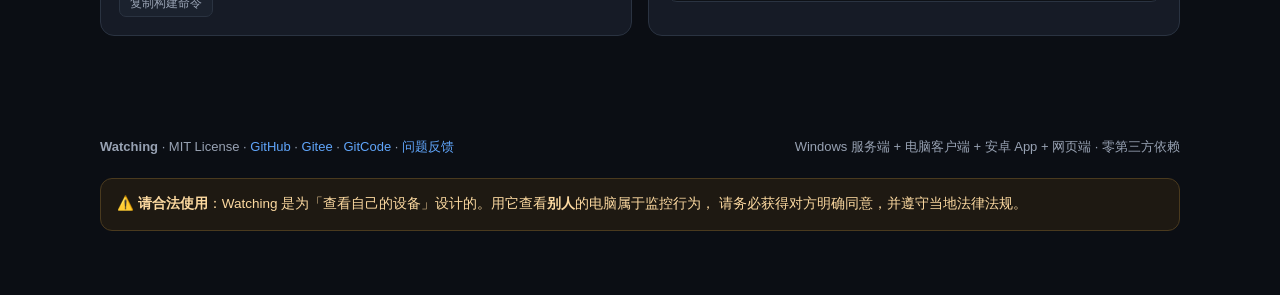
==== commit 1b27b2a4: "perf(server): 砍掉三处白烧 CPU 的地方，抓屏成本 -30%、空闲 CPU -75%，版本 1.0.11 用 tools/stream-bench.mjs 同一台机器（1366×768" ====
--- a/docs/index.html
+++ b/docs/index.html
@@ -410,7 +410,7 @@
 
       <div class="step">
         <div class="h"><span class="num"></span><b>在 B（手机）上看</b></div>
-        <p class="muted" style="margin:0 0 10px">装 APK（<code>WatchingMobile-1.0.10.apk</code>），App 里填 A 的 IP；懒得装就用浏览器打开：</p>
+        <p class="muted" style="margin:0 0 10px">装 APK（<code>WatchingMobile-1.0.11.apk</code>），App 里填 A 的 IP；懒得装就用浏览器打开：</p>
         <pre><code>http://192.168.1.8:8899/</code></pre>
         <div class="copybar"><button class="copybtn" data-copy="http://192.168.1.8:8899/">复制</button>
           <span class="kbd-hint">不知道 A 的 IP？托盘图标右键，菜单里直接列出来了</span></div>
@@ -556,7 +556,7 @@
     -SdkDir "D:\android-sdk" -JdkDir "C:\jdk-17"
 
 # 安装到手机
-adb install -r dist\apk\WatchingMobile-1.0.10.apk</code></pre>
+adb install -r dist\apk\WatchingMobile-1.0.11.apk</code></pre>
       </div>
     </div>
   </div>
